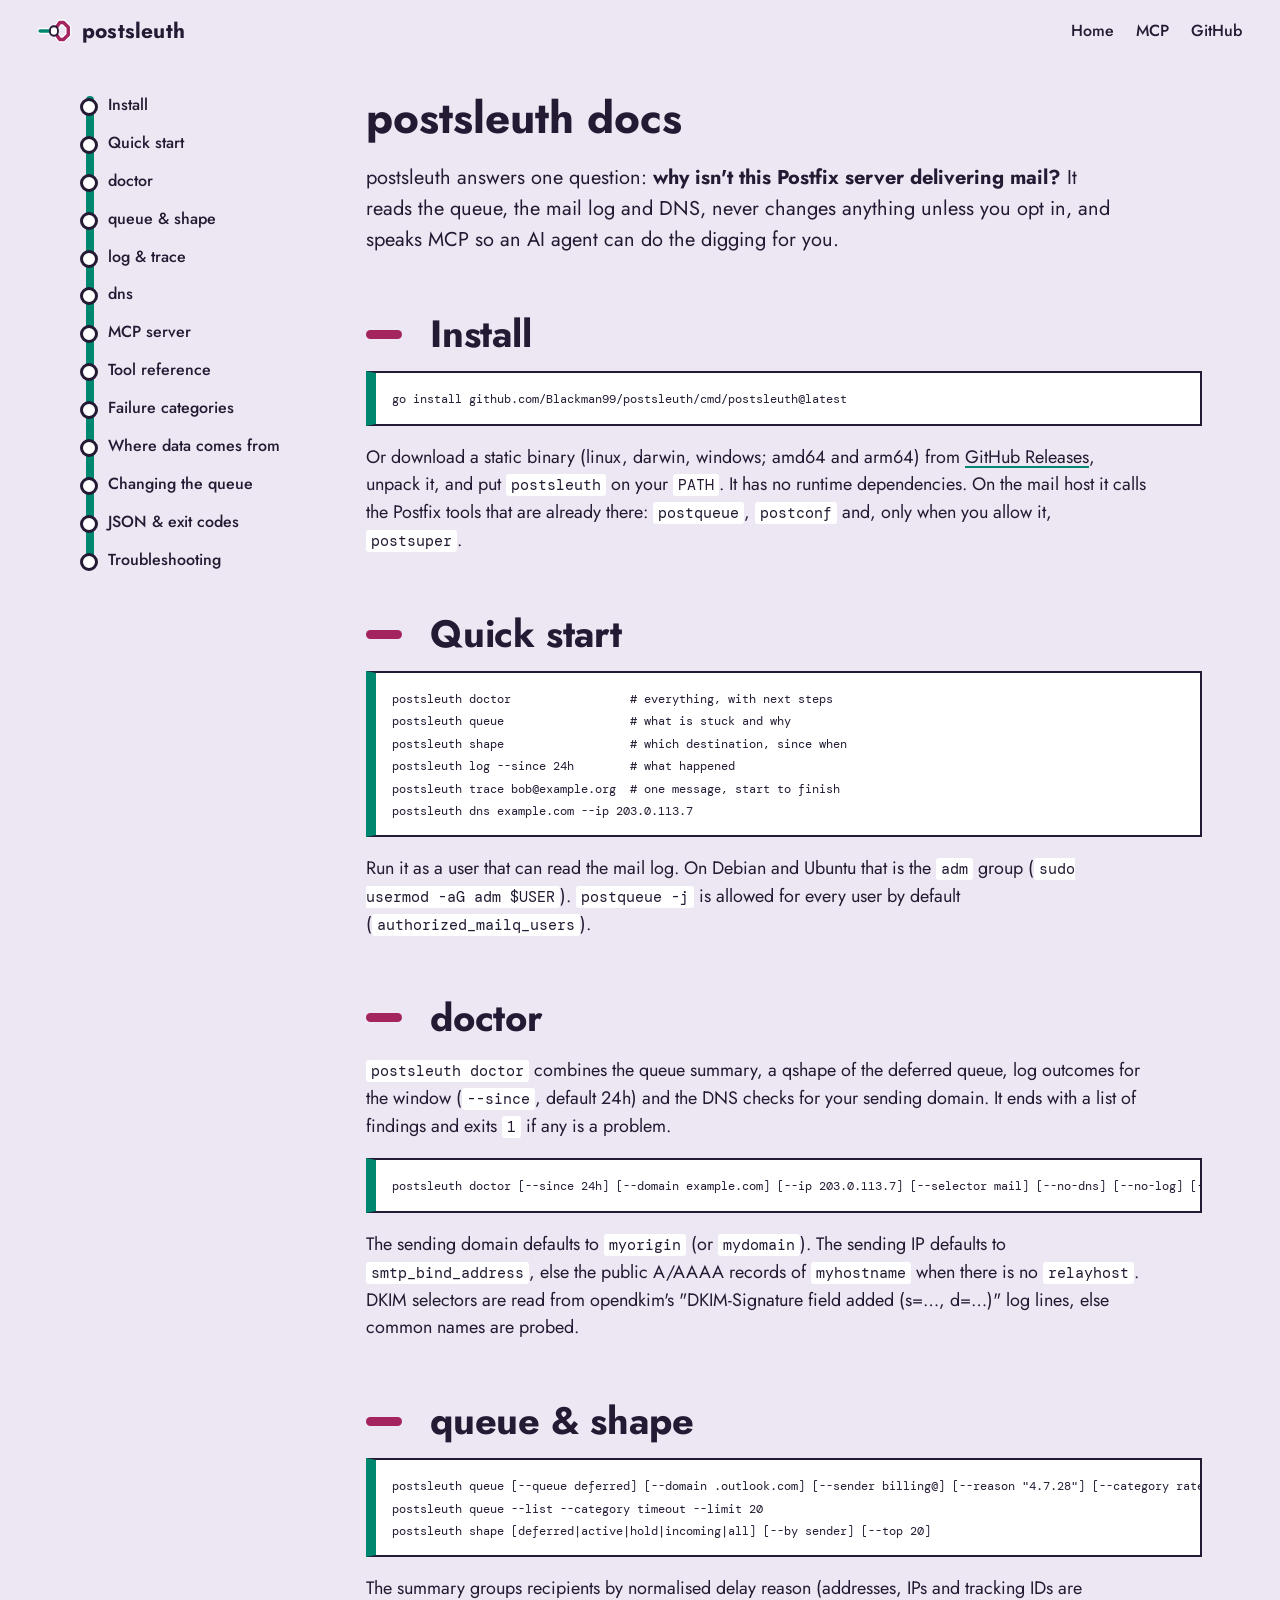
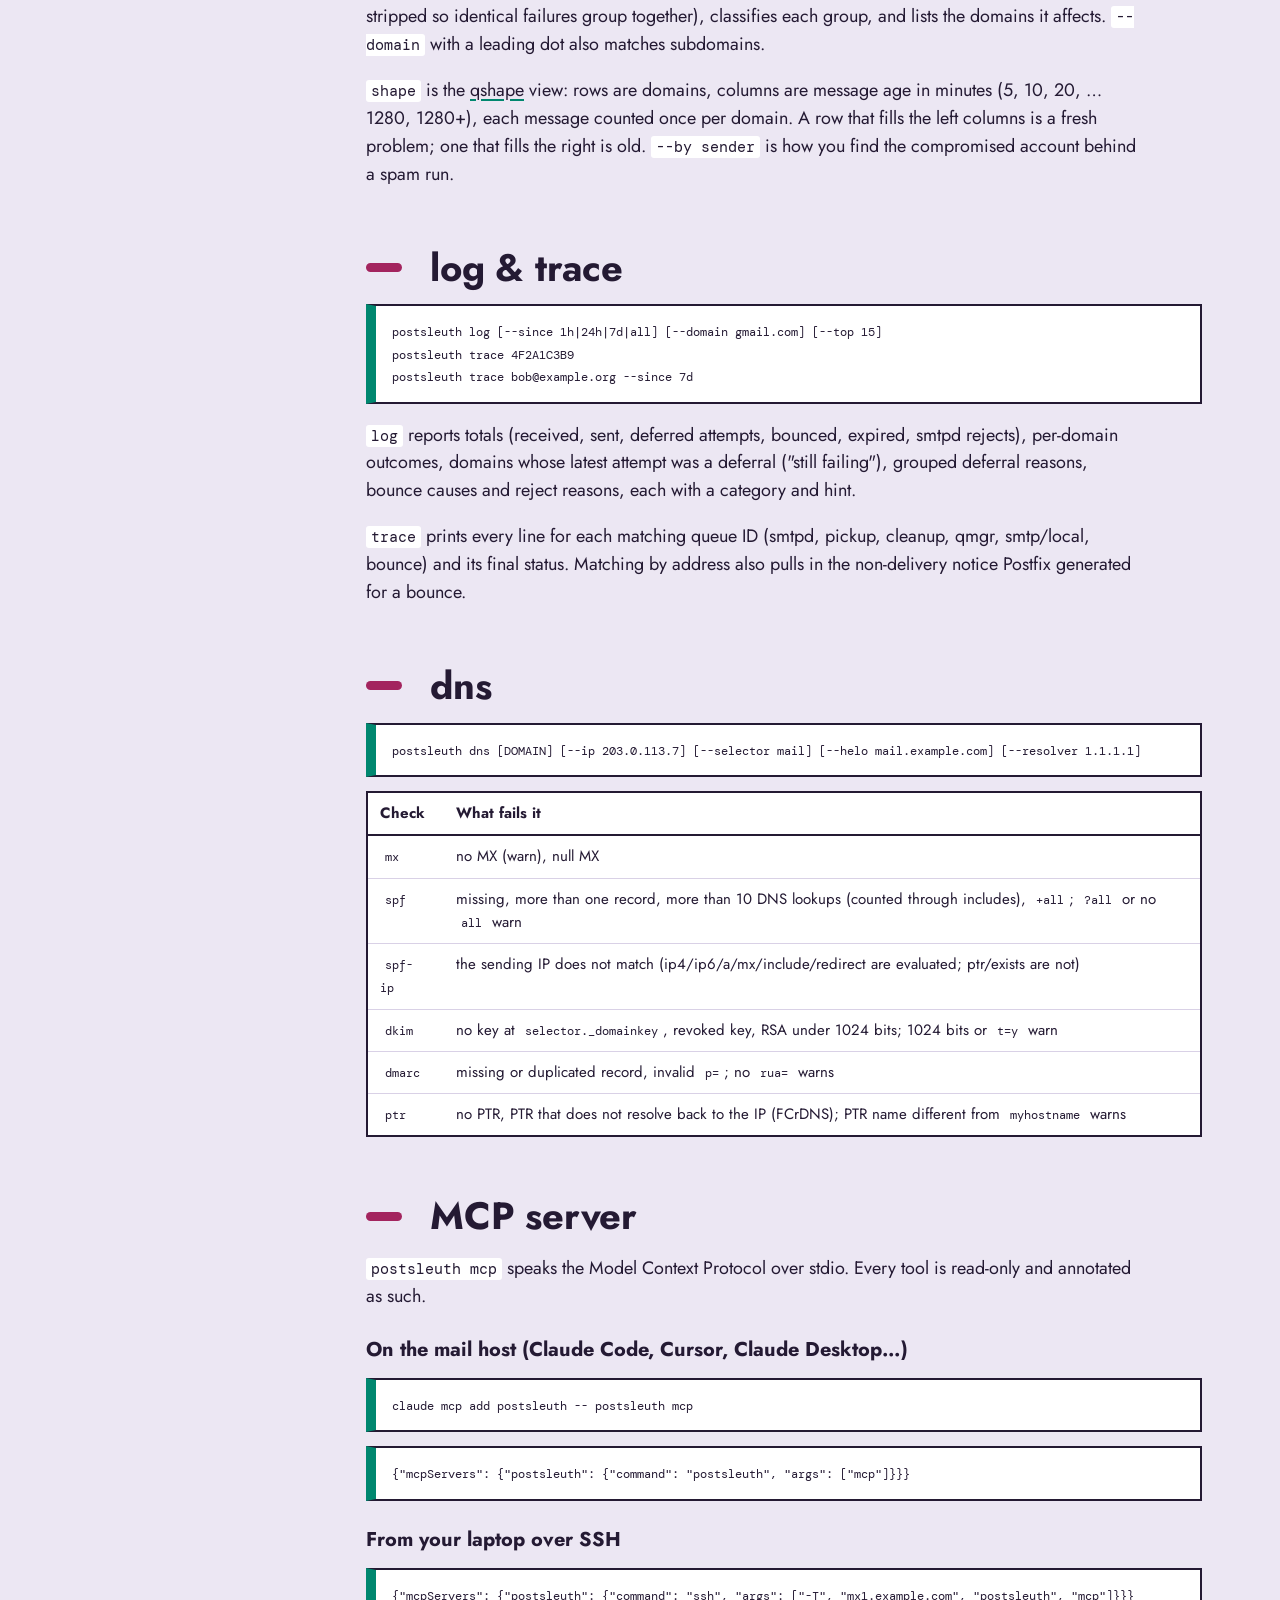
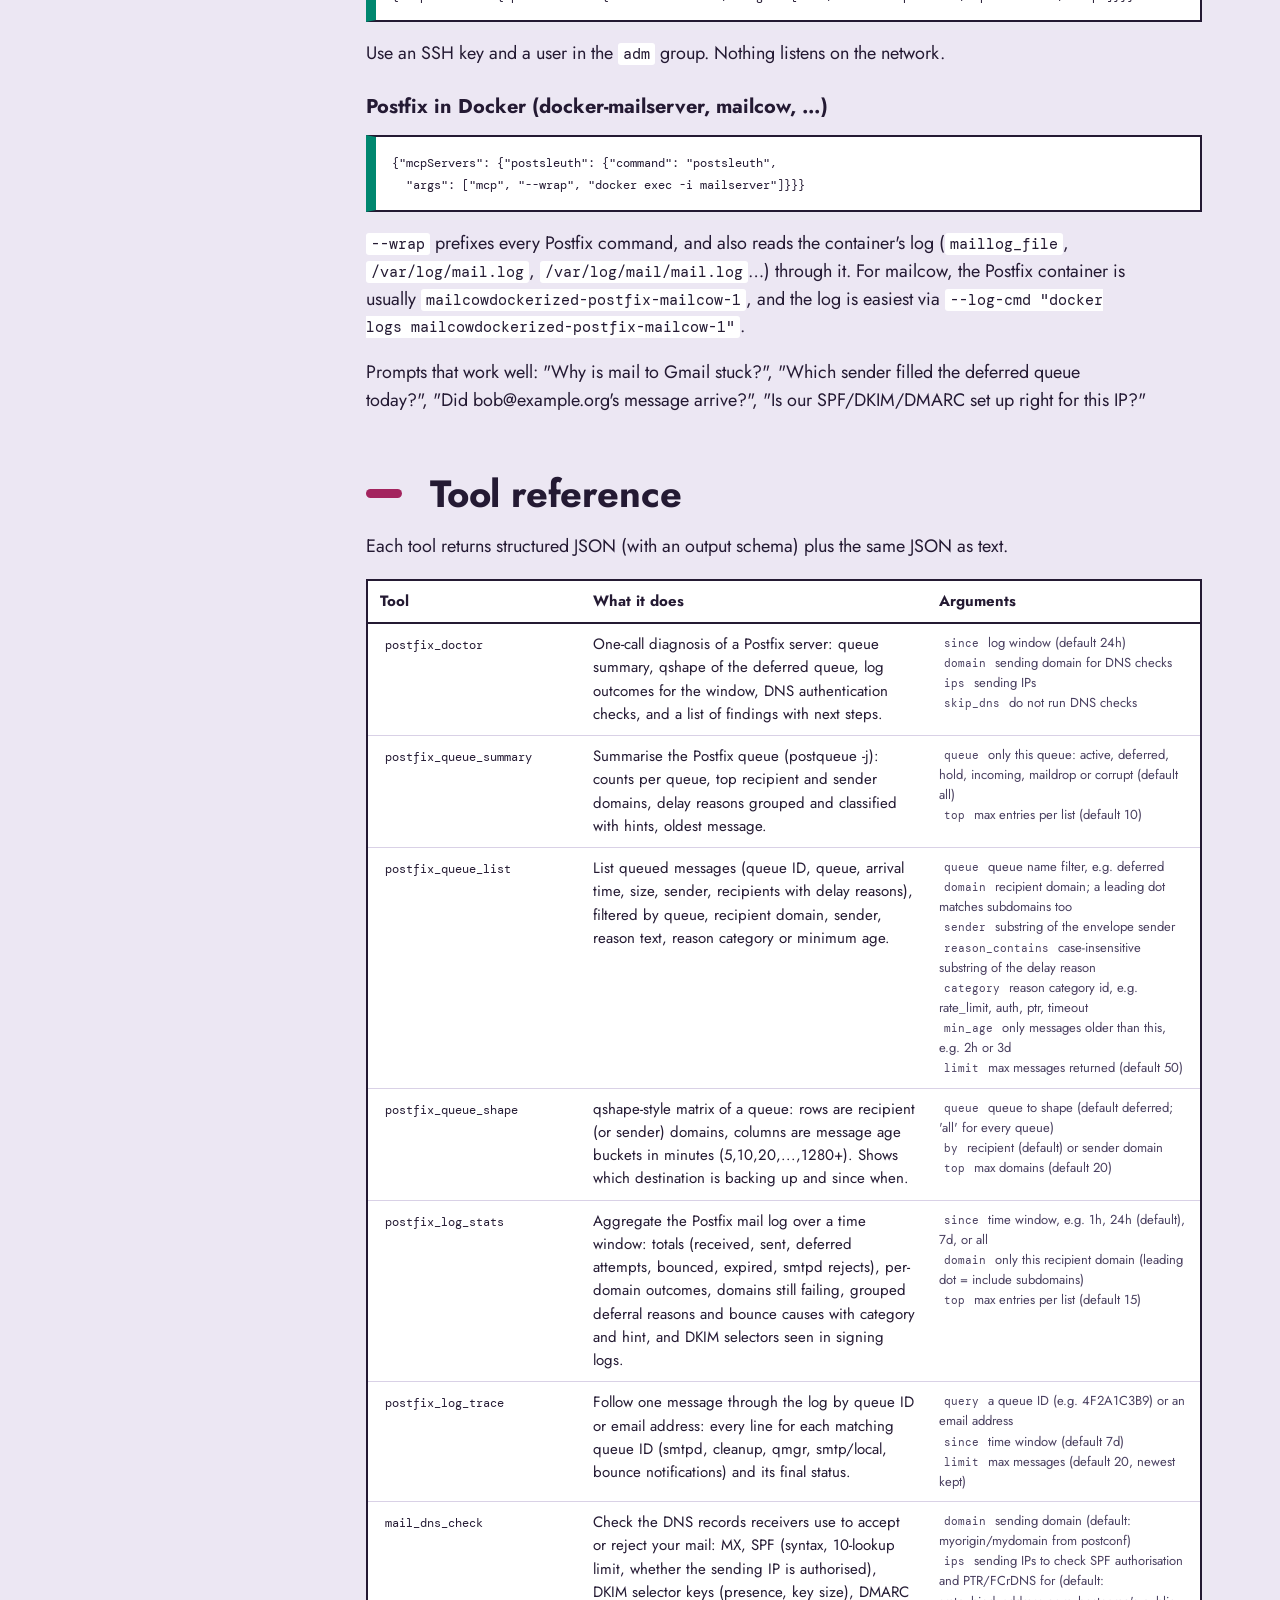
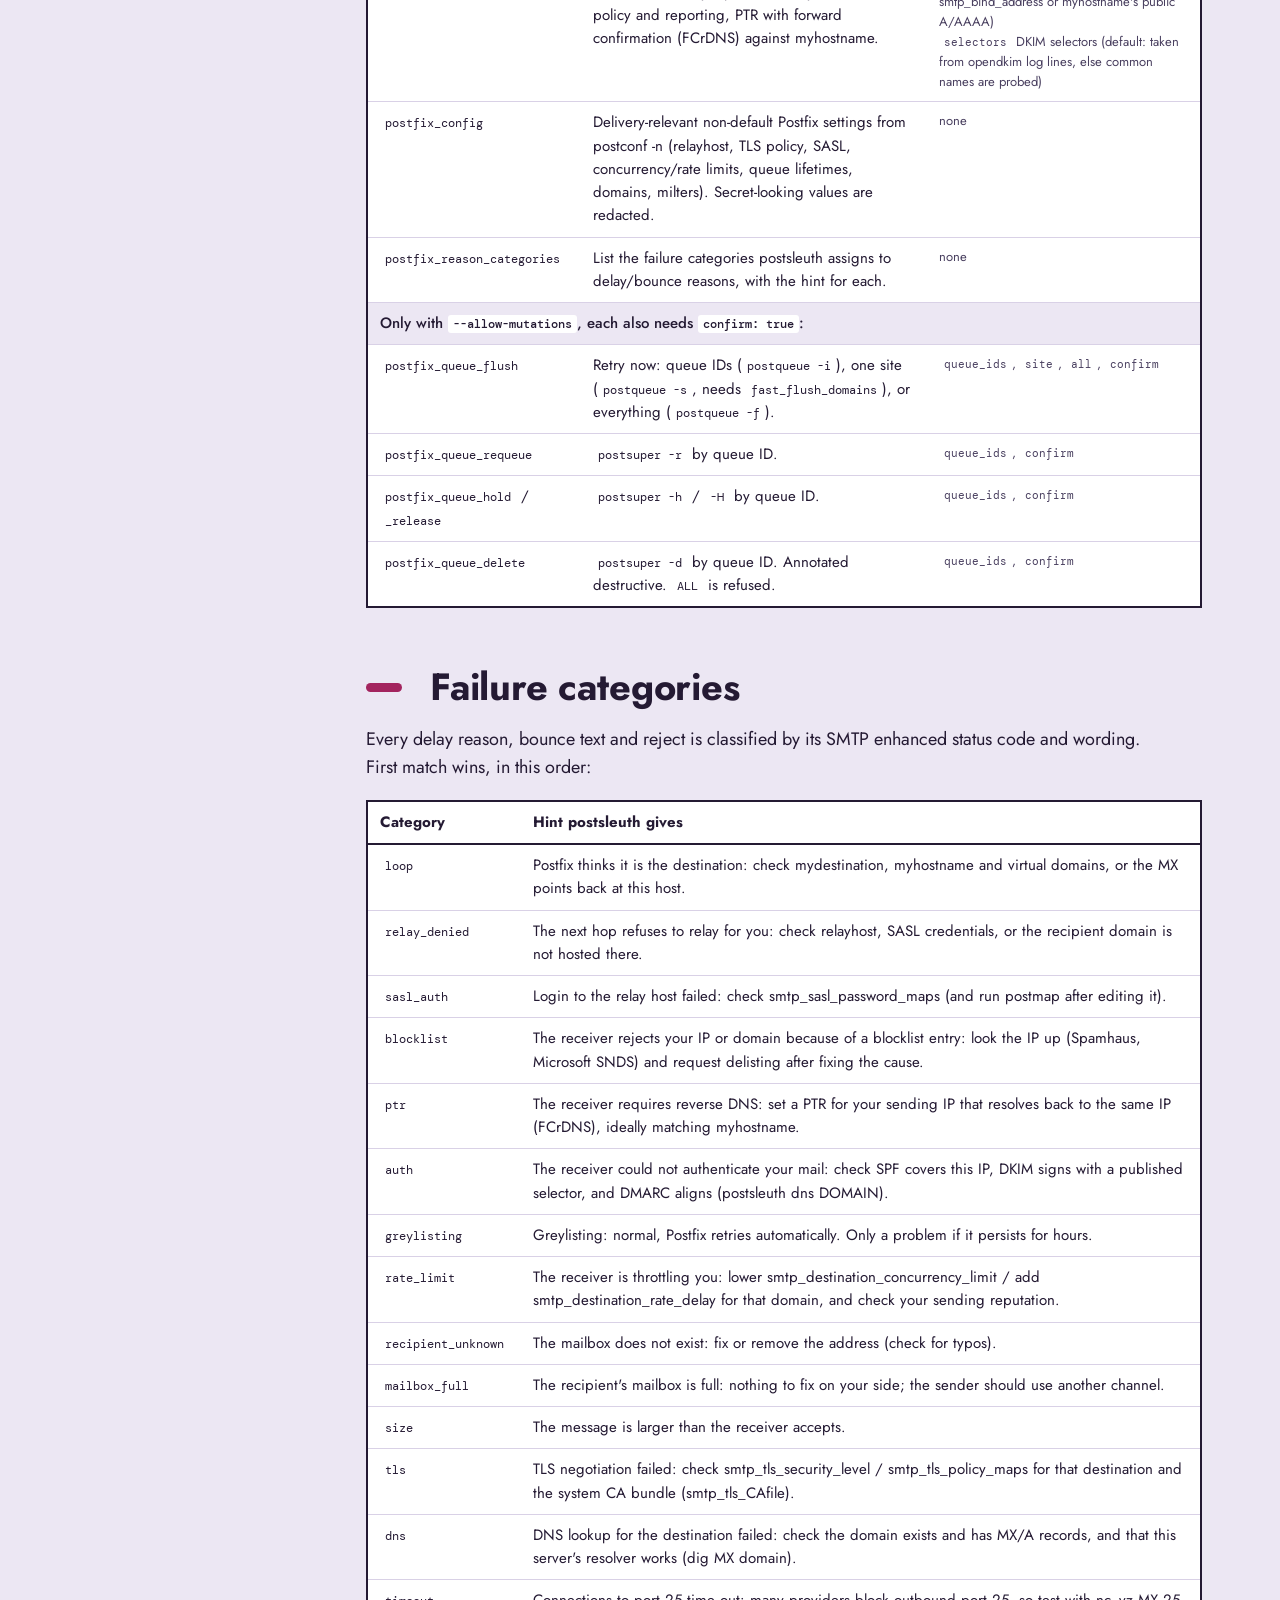
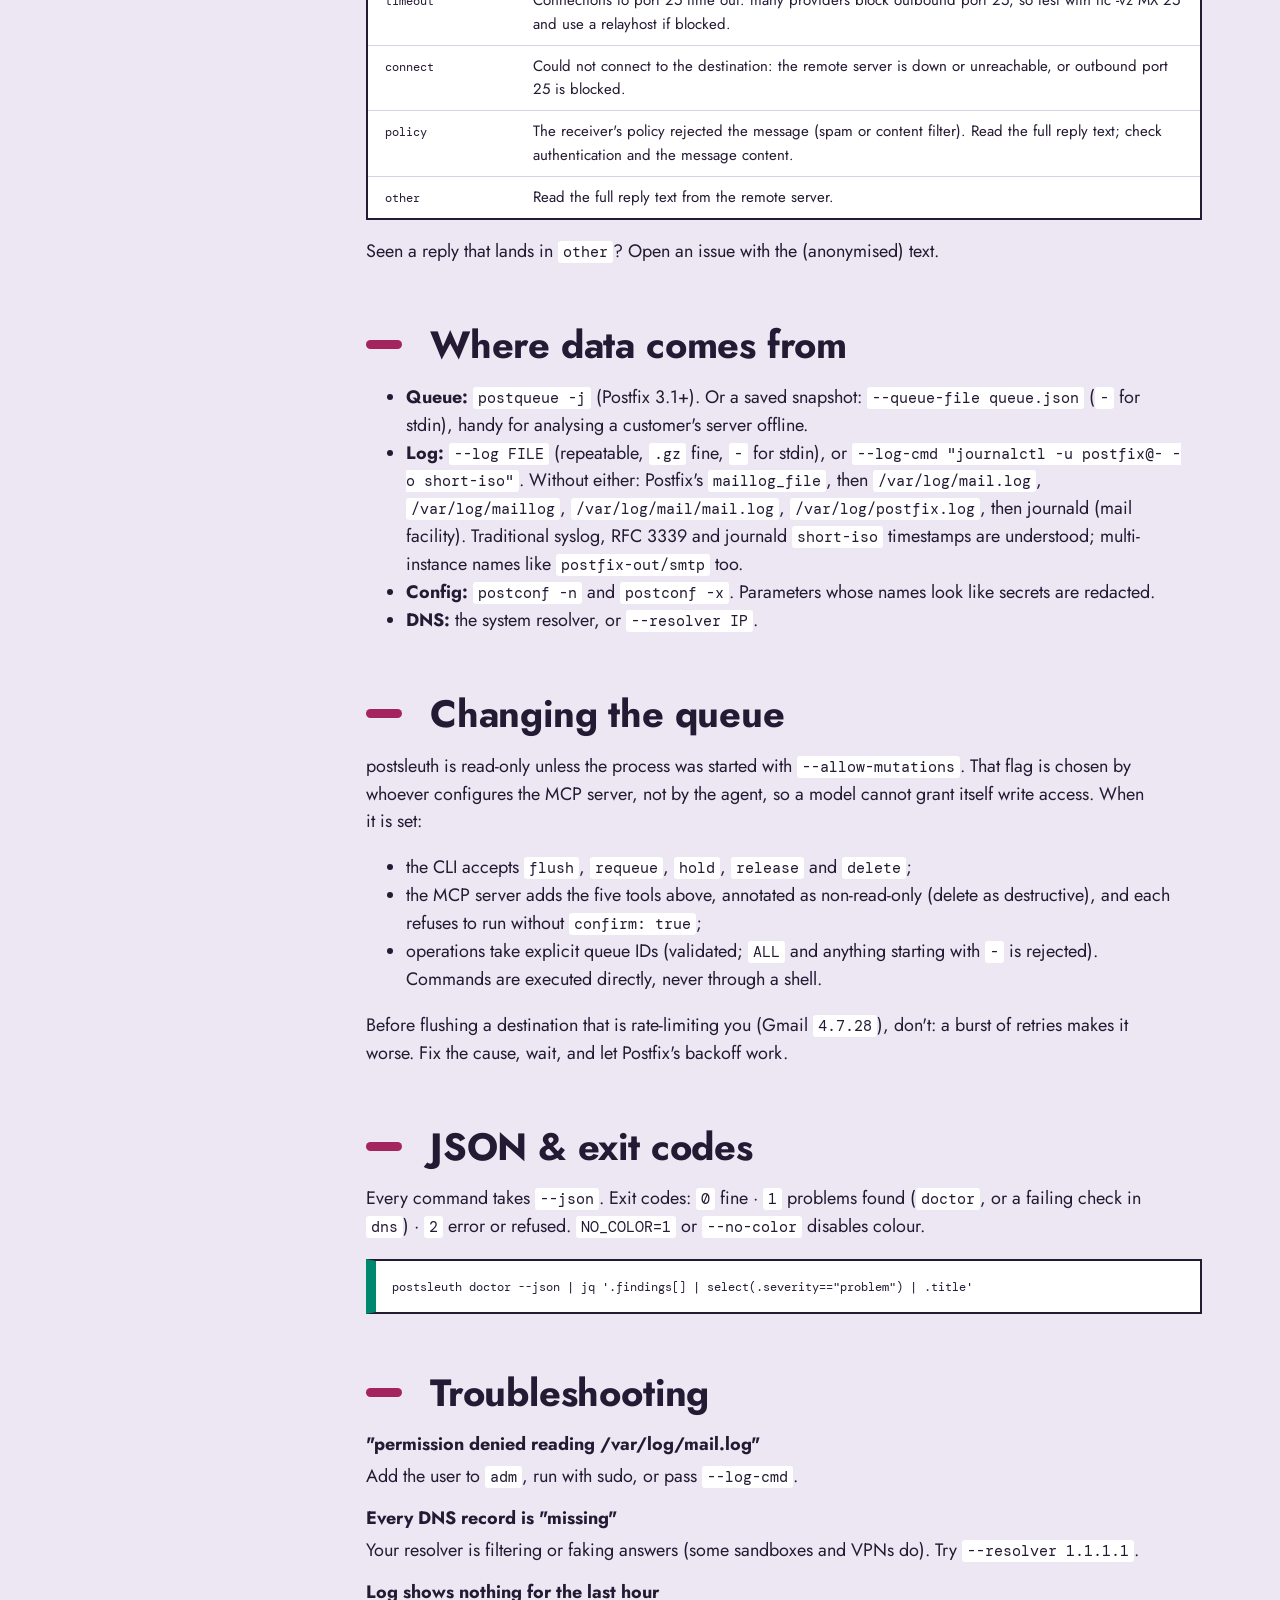
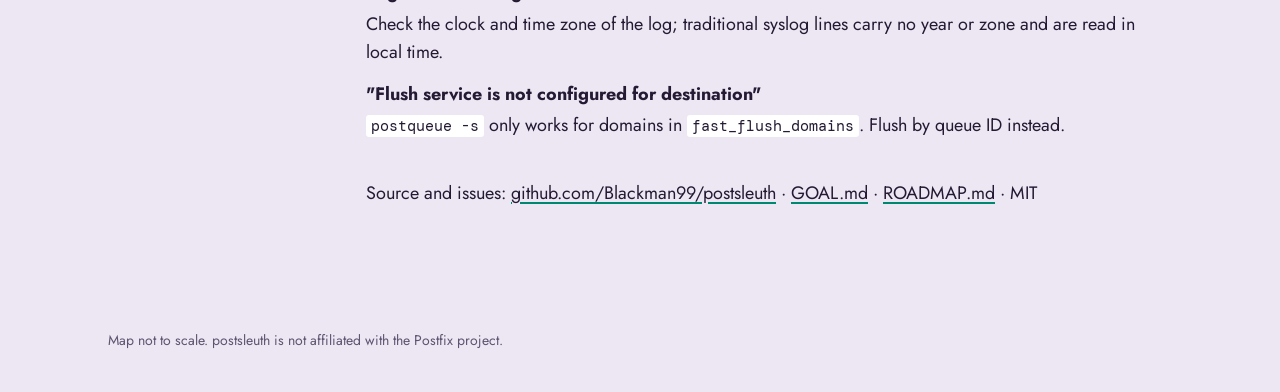
==== site/docs/index.html @ c70b8f3f "site, docs, logo, demo GIF and README; word-wrap hints in text output" ====
<!doctype html>
<html lang="en"><head><meta charset="utf-8"><meta name="viewport" content="width=device-width, initial-scale=1">
<title>postsleuth docs: Postfix queue, log and DNS diagnosis (CLI + MCP)</title>
<meta name="description" content="postsleuth documentation: install, doctor, queue, qshape, mail log, trace, SPF/DKIM/DMARC/PTR checks, MCP server setup, failure categories, safety model.">
<link rel="canonical" href="https://blackman99.github.io/postsleuth/docs/">
<link rel="icon" href="https://blackman99.github.io/postsleuth/favicon.svg" type="image/svg+xml">
<meta property="og:type" content="website"><meta property="og:site_name" content="postsleuth">
<meta property="og:url" content="https://blackman99.github.io/postsleuth/docs/">
<meta property="og:title" content="postsleuth docs"><meta property="og:description" content="Install, commands, MCP setup, failure categories and the safety model.">
<meta property="og:image" content="https://blackman99.github.io/postsleuth/og-image.png"><meta property="og:image:width" content="1200"><meta property="og:image:height" content="630">
<meta property="og:image:alt" content="postsleuth network map of Postfix">
<meta name="twitter:card" content="summary_large_image"><meta name="twitter:image" content="https://blackman99.github.io/postsleuth/og-image.png">
<meta name="twitter:title" content="postsleuth docs"><meta name="twitter:description" content="Install, commands, MCP setup, failure categories and the safety model.">
<link rel="preload" href="../fonts/jost-500.woff2" as="font" type="font/woff2" crossorigin>
<link rel="stylesheet" href="../style.css"><link rel="stylesheet" href="docs.css">
</head><body>
<a class="skip" href="#content">Skip to content</a>
<header class="topbar"><a class="brand" href="../"><img src="../logo.svg" width="34" height="34" alt=""> postsleuth</a>
<nav aria-label="Main"><a href="../">Home</a><a href="#mcp">MCP</a><a href="https://github.com/Blackman99/postsleuth">GitHub</a></nav></header>
<div class="docs">
<nav class="route" aria-label="Contents"><ol>
<li><a href="#install">Install</a></li><li><a href="#quick">Quick start</a></li><li><a href="#doctor">doctor</a></li><li><a href="#queue">queue &amp; shape</a></li>
<li><a href="#log">log &amp; trace</a></li><li><a href="#dns">dns</a></li><li><a href="#mcp">MCP server</a></li><li><a href="#tools">Tool reference</a></li>
<li><a href="#categories">Failure categories</a></li><li><a href="#sources">Where data comes from</a></li><li><a href="#safety">Changing the queue</a></li><li><a href="#scripts">JSON &amp; exit codes</a></li><li><a href="#faq">Troubleshooting</a></li>
</ol></nav>
<main id="content" class="doc">
<h1>postsleuth docs</h1>
<p class="lead">postsleuth answers one question: <strong>why isn't this Postfix server delivering mail?</strong> It reads the queue, the mail log and DNS, never changes anything unless you opt in, and speaks MCP so an AI agent can do the digging for you.</p>

<h2 id="install">Install</h2>
<pre><code>go install github.com/Blackman99/postsleuth/cmd/postsleuth@latest</code></pre>
<p>Or download a static binary (linux, darwin, windows; amd64 and arm64) from <a href="https://github.com/Blackman99/postsleuth/releases/latest">GitHub Releases</a>, unpack it, and put <code>postsleuth</code> on your <code>PATH</code>. It has no runtime dependencies. On the mail host it calls the Postfix tools that are already there: <code>postqueue</code>, <code>postconf</code> and, only when you allow it, <code>postsuper</code>.</p>

<h2 id="quick">Quick start</h2>
<pre><code>postsleuth doctor                 # everything, with next steps
postsleuth queue                  # what is stuck and why
postsleuth shape                  # which destination, since when
postsleuth log --since 24h        # what happened
postsleuth trace bob@example.org  # one message, start to finish
postsleuth dns example.com --ip 203.0.113.7</code></pre>
<p>Run it as a user that can read the mail log. On Debian and Ubuntu that is the <code>adm</code> group (<code>sudo usermod -aG adm $USER</code>). <code>postqueue -j</code> is allowed for every user by default (<code>authorized_mailq_users</code>).</p>

<h2 id="doctor">doctor</h2>
<p><code>postsleuth doctor</code> combines the queue summary, a qshape of the deferred queue, log outcomes for the window (<code>--since</code>, default 24h) and the DNS checks for your sending domain. It ends with a list of findings and exits <code>1</code> if any is a problem.</p>
<pre><code>postsleuth doctor [--since 24h] [--domain example.com] [--ip 203.0.113.7] [--selector mail] [--no-dns] [--no-log] [--json]</code></pre>
<p>The sending domain defaults to <code>myorigin</code> (or <code>mydomain</code>). The sending IP defaults to <code>smtp_bind_address</code>, else the public A/AAAA records of <code>myhostname</code> when there is no <code>relayhost</code>. DKIM selectors are read from opendkim's "DKIM-Signature field added (s=…, d=…)" log lines, else common names are probed.</p>

<h2 id="queue">queue &amp; shape</h2>
<pre><code>postsleuth queue [--queue deferred] [--domain .outlook.com] [--sender billing@] [--reason "4.7.28"] [--category rate_limit] [--min-age 2h]
postsleuth queue --list --category timeout --limit 20
postsleuth shape [deferred|active|hold|incoming|all] [--by sender] [--top 20]</code></pre>
<p>The summary groups recipients by normalised delay reason (addresses, IPs and tracking IDs are stripped so identical failures group together), classifies each group, and lists the domains it affects. <code>--domain</code> with a leading dot also matches subdomains.</p>
<p><code>shape</code> is the <a href="https://www.postfix.org/QSHAPE_README.html">qshape</a> view: rows are domains, columns are message age in minutes (5, 10, 20, … 1280, 1280+), each message counted once per domain. A row that fills the left columns is a fresh problem; one that fills the right is old. <code>--by sender</code> is how you find the compromised account behind a spam run.</p>

<h2 id="log">log &amp; trace</h2>
<pre><code>postsleuth log [--since 1h|24h|7d|all] [--domain gmail.com] [--top 15]
postsleuth trace 4F2A1C3B9
postsleuth trace bob@example.org --since 7d</code></pre>
<p><code>log</code> reports totals (received, sent, deferred attempts, bounced, expired, smtpd rejects), per-domain outcomes, domains whose latest attempt was a deferral ("still failing"), grouped deferral reasons, bounce causes and reject reasons, each with a category and hint.</p>
<p><code>trace</code> prints every line for each matching queue ID (smtpd, pickup, cleanup, qmgr, smtp/local, bounce) and its final status. Matching by address also pulls in the non-delivery notice Postfix generated for a bounce.</p>

<h2 id="dns">dns</h2>
<pre><code>postsleuth dns [DOMAIN] [--ip 203.0.113.7] [--selector mail] [--helo mail.example.com] [--resolver 1.1.1.1]</code></pre>
<table><thead><tr><th>Check</th><th>What fails it</th></tr></thead><tbody>
<tr><td><code>mx</code></td><td>no MX (warn), null MX</td></tr>
<tr><td><code>spf</code></td><td>missing, more than one record, more than 10 DNS lookups (counted through includes), <code>+all</code>; <code>?all</code> or no <code>all</code> warn</td></tr>
<tr><td><code>spf-ip</code></td><td>the sending IP does not match (ip4/ip6/a/mx/include/redirect are evaluated; ptr/exists are not)</td></tr>
<tr><td><code>dkim</code></td><td>no key at <code>selector._domainkey</code>, revoked key, RSA under 1024 bits; 1024 bits or <code>t=y</code> warn</td></tr>
<tr><td><code>dmarc</code></td><td>missing or duplicated record, invalid <code>p=</code>; no <code>rua=</code> warns</td></tr>
<tr><td><code>ptr</code></td><td>no PTR, PTR that does not resolve back to the IP (FCrDNS); PTR name different from <code>myhostname</code> warns</td></tr>
</tbody></table>

<h2 id="mcp">MCP server</h2>
<p><code>postsleuth mcp</code> speaks the Model Context Protocol over stdio. Every tool is read-only and annotated as such.</p>
<h3>On the mail host (Claude Code, Cursor, Claude Desktop…)</h3>
<pre><code>claude mcp add postsleuth -- postsleuth mcp</code></pre>
<pre><code>{"mcpServers": {"postsleuth": {"command": "postsleuth", "args": ["mcp"]}}}</code></pre>
<h3>From your laptop over SSH</h3>
<pre><code>{"mcpServers": {"postsleuth": {"command": "ssh", "args": ["-T", "mx1.example.com", "postsleuth", "mcp"]}}}</code></pre>
<p>Use an SSH key and a user in the <code>adm</code> group. Nothing listens on the network.</p>
<h3>Postfix in Docker (docker-mailserver, mailcow, …)</h3>
<pre><code>{"mcpServers": {"postsleuth": {"command": "postsleuth",
  "args": ["mcp", "--wrap", "docker exec -i mailserver"]}}}</code></pre>
<p><code>--wrap</code> prefixes every Postfix command, and also reads the container's log (<code>maillog_file</code>, <code>/var/log/mail.log</code>, <code>/var/log/mail/mail.log</code>…) through it. For mailcow, the Postfix container is usually <code>mailcowdockerized-postfix-mailcow-1</code>, and the log is easiest via <code>--log-cmd "docker logs mailcowdockerized-postfix-mailcow-1"</code>.</p>
<p>Prompts that work well: "Why is mail to Gmail stuck?", "Which sender filled the deferred queue today?", "Did bob@example.org's message arrive?", "Is our SPF/DKIM/DMARC set up right for this IP?"</p>

<h2 id="tools">Tool reference</h2>
<p>Each tool returns structured JSON (with an output schema) plus the same JSON as text.</p>
<table class="tools"><thead><tr><th>Tool</th><th>What it does</th><th>Arguments</th></tr></thead><tbody>
<tr><td><code>postfix_doctor</code></td><td>One-call diagnosis of a Postfix server: queue summary, qshape of the deferred queue, log outcomes for the window, DNS authentication checks, and a list of findings with next steps.</td><td class='args'><code>since</code> log window (default 24h)<br><code>domain</code> sending domain for DNS checks<br><code>ips</code> sending IPs<br><code>skip_dns</code> do not run DNS checks</td></tr>
<tr><td><code>postfix_queue_summary</code></td><td>Summarise the Postfix queue (postqueue -j): counts per queue, top recipient and sender domains, delay reasons grouped and classified with hints, oldest message.</td><td class='args'><code>queue</code> only this queue: active, deferred, hold, incoming, maildrop or corrupt (default all)<br><code>top</code> max entries per list (default 10)</td></tr>
<tr><td><code>postfix_queue_list</code></td><td>List queued messages (queue ID, queue, arrival time, size, sender, recipients with delay reasons), filtered by queue, recipient domain, sender, reason text, reason category or minimum age.</td><td class='args'><code>queue</code> queue name filter, e.g. deferred<br><code>domain</code> recipient domain; a leading dot matches subdomains too<br><code>sender</code> substring of the envelope sender<br><code>reason_contains</code> case-insensitive substring of the delay reason<br><code>category</code> reason category id, e.g. rate_limit, auth, ptr, timeout<br><code>min_age</code> only messages older than this, e.g. 2h or 3d<br><code>limit</code> max messages returned (default 50)</td></tr>
<tr><td><code>postfix_queue_shape</code></td><td>qshape-style matrix of a queue: rows are recipient (or sender) domains, columns are message age buckets in minutes (5,10,20,...,1280+). Shows which destination is backing up and since when.</td><td class='args'><code>queue</code> queue to shape (default deferred; &#x27;all&#x27; for every queue)<br><code>by</code> recipient (default) or sender domain<br><code>top</code> max domains (default 20)</td></tr>
<tr><td><code>postfix_log_stats</code></td><td>Aggregate the Postfix mail log over a time window: totals (received, sent, deferred attempts, bounced, expired, smtpd rejects), per-domain outcomes, domains still failing, grouped deferral reasons and bounce causes with category and hint, and DKIM selectors seen in signing logs.</td><td class='args'><code>since</code> time window, e.g. 1h, 24h (default), 7d, or all<br><code>domain</code> only this recipient domain (leading dot = include subdomains)<br><code>top</code> max entries per list (default 15)</td></tr>
<tr><td><code>postfix_log_trace</code></td><td>Follow one message through the log by queue ID or email address: every line for each matching queue ID (smtpd, cleanup, qmgr, smtp/local, bounce notifications) and its final status.</td><td class='args'><code>query</code> a queue ID (e.g. 4F2A1C3B9) or an email address<br><code>since</code> time window (default 7d)<br><code>limit</code> max messages (default 20, newest kept)</td></tr>
<tr><td><code>mail_dns_check</code></td><td>Check the DNS records receivers use to accept or reject your mail: MX, SPF (syntax, 10-lookup limit, whether the sending IP is authorised), DKIM selector keys (presence, key size), DMARC policy and reporting, PTR with forward confirmation (FCrDNS) against myhostname.</td><td class='args'><code>domain</code> sending domain (default: myorigin/mydomain from postconf)<br><code>ips</code> sending IPs to check SPF authorisation and PTR/FCrDNS for (default: smtp_bind_address or myhostname&#x27;s public A/AAAA)<br><code>selectors</code> DKIM selectors (default: taken from opendkim log lines, else common names are probed)</td></tr>
<tr><td><code>postfix_config</code></td><td>Delivery-relevant non-default Postfix settings from postconf -n (relayhost, TLS policy, SASL, concurrency/rate limits, queue lifetimes, domains, milters). Secret-looking values are redacted.</td><td class='args'>none</td></tr>
<tr><td><code>postfix_reason_categories</code></td><td>List the failure categories postsleuth assigns to delay/bounce reasons, with the hint for each.</td><td class='args'>none</td></tr>
<tr><td colspan="3" class="sep">Only with <code>--allow-mutations</code>, each also needs <code>confirm: true</code>:</td></tr>
<tr><td><code>postfix_queue_flush</code></td><td>Retry now: queue IDs (<code>postqueue -i</code>), one site (<code>postqueue -s</code>, needs <code>fast_flush_domains</code>), or everything (<code>postqueue -f</code>).</td><td class="args"><code>queue_ids</code>, <code>site</code>, <code>all</code>, <code>confirm</code></td></tr>
<tr><td><code>postfix_queue_requeue</code></td><td><code>postsuper -r</code> by queue ID.</td><td class="args"><code>queue_ids</code>, <code>confirm</code></td></tr>
<tr><td><code>postfix_queue_hold</code> / <code>_release</code></td><td><code>postsuper -h</code> / <code>-H</code> by queue ID.</td><td class="args"><code>queue_ids</code>, <code>confirm</code></td></tr>
<tr><td><code>postfix_queue_delete</code></td><td><code>postsuper -d</code> by queue ID. Annotated destructive. <code>ALL</code> is refused.</td><td class="args"><code>queue_ids</code>, <code>confirm</code></td></tr>
</tbody></table>

<h2 id="categories">Failure categories</h2>
<p>Every delay reason, bounce text and reject is classified by its SMTP enhanced status code and wording. First match wins, in this order:</p>
<table><thead><tr><th>Category</th><th>Hint postsleuth gives</th></tr></thead><tbody>
<tr><td><code>loop</code></td><td>Postfix thinks it is the destination: check mydestination, myhostname and virtual domains, or the MX points back at this host.</td></tr>
<tr><td><code>relay_denied</code></td><td>The next hop refuses to relay for you: check relayhost, SASL credentials, or the recipient domain is not hosted there.</td></tr>
<tr><td><code>sasl_auth</code></td><td>Login to the relay host failed: check smtp_sasl_password_maps (and run postmap after editing it).</td></tr>
<tr><td><code>blocklist</code></td><td>The receiver rejects your IP or domain because of a blocklist entry: look the IP up (Spamhaus, Microsoft SNDS) and request delisting after fixing the cause.</td></tr>
<tr><td><code>ptr</code></td><td>The receiver requires reverse DNS: set a PTR for your sending IP that resolves back to the same IP (FCrDNS), ideally matching myhostname.</td></tr>
<tr><td><code>auth</code></td><td>The receiver could not authenticate your mail: check SPF covers this IP, DKIM signs with a published selector, and DMARC aligns (postsleuth dns DOMAIN).</td></tr>
<tr><td><code>greylisting</code></td><td>Greylisting: normal, Postfix retries automatically. Only a problem if it persists for hours.</td></tr>
<tr><td><code>rate_limit</code></td><td>The receiver is throttling you: lower smtp_destination_concurrency_limit / add smtp_destination_rate_delay for that domain, and check your sending reputation.</td></tr>
<tr><td><code>recipient_unknown</code></td><td>The mailbox does not exist: fix or remove the address (check for typos).</td></tr>
<tr><td><code>mailbox_full</code></td><td>The recipient&#x27;s mailbox is full: nothing to fix on your side; the sender should use another channel.</td></tr>
<tr><td><code>size</code></td><td>The message is larger than the receiver accepts.</td></tr>
<tr><td><code>tls</code></td><td>TLS negotiation failed: check smtp_tls_security_level / smtp_tls_policy_maps for that destination and the system CA bundle (smtp_tls_CAfile).</td></tr>
<tr><td><code>dns</code></td><td>DNS lookup for the destination failed: check the domain exists and has MX/A records, and that this server&#x27;s resolver works (dig MX domain).</td></tr>
<tr><td><code>timeout</code></td><td>Connections to port 25 time out: many providers block outbound port 25, so test with nc -vz MX 25 and use a relayhost if blocked.</td></tr>
<tr><td><code>connect</code></td><td>Could not connect to the destination: the remote server is down or unreachable, or outbound port 25 is blocked.</td></tr>
<tr><td><code>policy</code></td><td>The receiver&#x27;s policy rejected the message (spam or content filter). Read the full reply text; check authentication and the message content.</td></tr>
<tr><td><code>other</code></td><td>Read the full reply text from the remote server.</td></tr>
</tbody></table>
<p>Seen a reply that lands in <code>other</code>? Open an issue with the (anonymised) text.</p>

<h2 id="sources">Where data comes from</h2>
<ul>
<li><strong>Queue:</strong> <code>postqueue -j</code> (Postfix 3.1+). Or a saved snapshot: <code>--queue-file queue.json</code> (<code>-</code> for stdin), handy for analysing a customer's server offline.</li>
<li><strong>Log:</strong> <code>--log FILE</code> (repeatable, <code>.gz</code> fine, <code>-</code> for stdin), or <code>--log-cmd "journalctl -u postfix@- -o short-iso"</code>. Without either: Postfix's <code>maillog_file</code>, then <code>/var/log/mail.log</code>, <code>/var/log/maillog</code>, <code>/var/log/mail/mail.log</code>, <code>/var/log/postfix.log</code>, then journald (mail facility). Traditional syslog, RFC 3339 and journald <code>short-iso</code> timestamps are understood; multi-instance names like <code>postfix-out/smtp</code> too.</li>
<li><strong>Config:</strong> <code>postconf -n</code> and <code>postconf -x</code>. Parameters whose names look like secrets are redacted.</li>
<li><strong>DNS:</strong> the system resolver, or <code>--resolver IP</code>.</li>
</ul>

<h2 id="safety">Changing the queue</h2>
<p>postsleuth is read-only unless the process was started with <code>--allow-mutations</code>. That flag is chosen by whoever configures the MCP server, not by the agent, so a model cannot grant itself write access. When it is set:</p>
<ul>
<li>the CLI accepts <code>flush</code>, <code>requeue</code>, <code>hold</code>, <code>release</code> and <code>delete</code>;</li>
<li>the MCP server adds the five tools above, annotated as non-read-only (delete as destructive), and each refuses to run without <code>confirm: true</code>;</li>
<li>operations take explicit queue IDs (validated; <code>ALL</code> and anything starting with <code>-</code> is rejected). Commands are executed directly, never through a shell.</li>
</ul>
<p>Before flushing a destination that is rate-limiting you (Gmail <code>4.7.28</code>), don't: a burst of retries makes it worse. Fix the cause, wait, and let Postfix's backoff work.</p>

<h2 id="scripts">JSON &amp; exit codes</h2>
<p>Every command takes <code>--json</code>. Exit codes: <code>0</code> fine · <code>1</code> problems found (<code>doctor</code>, or a failing check in <code>dns</code>) · <code>2</code> error or refused. <code>NO_COLOR=1</code> or <code>--no-color</code> disables colour.</p>
<pre><code>postsleuth doctor --json | jq '.findings[] | select(.severity=="problem") | .title'</code></pre>

<h2 id="faq">Troubleshooting</h2>
<dl>
<dt>"permission denied reading /var/log/mail.log"</dt><dd>Add the user to <code>adm</code>, run with sudo, or pass <code>--log-cmd</code>.</dd>
<dt>Every DNS record is "missing"</dt><dd>Your resolver is filtering or faking answers (some sandboxes and VPNs do). Try <code>--resolver 1.1.1.1</code>.</dd>
<dt>Log shows nothing for the last hour</dt><dd>Check the clock and time zone of the log; traditional syslog lines carry no year or zone and are read in local time.</dd>
<dt>"Flush service is not configured for destination"</dt><dd><code>postqueue -s</code> only works for domains in <code>fast_flush_domains</code>. Flush by queue ID instead.</dd>
</dl>
<p class="foot">Source and issues: <a href="https://github.com/Blackman99/postsleuth">github.com/Blackman99/postsleuth</a> · <a href="https://github.com/Blackman99/postsleuth/blob/main/GOAL.md">GOAL.md</a> · <a href="https://github.com/Blackman99/postsleuth/blob/main/ROADMAP.md">ROADMAP.md</a> · MIT</p>
</main></div>
<footer><div class="wrap">Map not to scale. postsleuth is not affiliated with the Postfix project.</div></footer>
</body></html>
---- site/style.css ----
@font-face{font-family:Jost;src:url(fonts/jost-400.woff2) format("woff2");font-weight:400;font-display:swap}
@font-face{font-family:Jost;src:url(fonts/jost-500.woff2) format("woff2");font-weight:500;font-display:swap}
@font-face{font-family:Jost;src:url(fonts/jost-700.woff2) format("woff2");font-weight:700;font-display:swap}
@font-face{font-family:"DM Mono";src:url(fonts/dmmono-400.woff2) format("woff2");font-weight:400;font-display:swap}
@font-face{font-family:"DM Mono";src:url(fonts/dmmono-500.woff2) format("woff2");font-weight:500;font-display:swap}
:root{--mist:#ece7f3;--panel:#f7f4fb;--ink:#241a33;--jade:#00876f;--mul:#a3245e;--slate:#7d7891;--line:#d9d1e6}
*{box-sizing:border-box}
html{scroll-behavior:smooth}
body{margin:0;background:var(--mist);color:var(--ink);font:400 18px/1.55 Jost,system-ui,sans-serif;-webkit-font-smoothing:antialiased}
code,pre{font-family:"DM Mono",ui-monospace,monospace;font-size:.84em}
a{color:var(--ink);text-decoration-color:var(--jade);text-decoration-thickness:2px;text-underline-offset:3px}
a:hover{color:var(--jade)}
.skip{position:absolute;left:-999px}.skip:focus{left:12px;top:12px;background:#fff;padding:6px 10px;z-index:9}
:focus-visible{outline:3px solid var(--jade);outline-offset:2px}
.wrap{max-width:1120px;margin:0 auto;padding:0 28px}
.topbar{display:flex;align-items:center;justify-content:space-between;padding:14px 28px;max-width:1260px;margin:0 auto}
.brand{display:flex;align-items:center;gap:10px;font-weight:700;font-size:21px;text-decoration:none;letter-spacing:.01em}
.topbar nav{display:flex;gap:22px;font-weight:500;font-size:16px}
.topbar nav a{text-decoration:none}
.topbar nav a:hover{text-decoration:underline}

/* ---------- network map hero ---------- */
.map{padding:0 16px 8px}
.map-frame{position:relative;max-width:min(1260px,calc((100vh - 86px) * 1.714));margin:0 auto;background:var(--panel);border:2px solid var(--ink);border-radius:2px}
#netmap{display:block;width:100%;height:auto}
.ln{stroke-width:10}
.jade{stroke:var(--jade)}.mul{stroke:var(--mul)}.slate{stroke:var(--slate)}
.ln.bounce{stroke:var(--ink);stroke-width:5;stroke-dasharray:2 11}
.st circle,.st rect{fill:#fff;stroke:var(--ink);stroke-width:4}
.st .disrupted,.st .loopst{stroke:var(--mul)}
.lbl text{font:500 17px Jost,sans-serif;fill:var(--ink)}
.lbl .sub{font:400 13px "DM Mono",monospace;fill:#5d5470}
.lbl .mulc{fill:var(--mul)}
.ntext{font:700 13px Jost,sans-serif;fill:#fff}
.train{fill:var(--ink);stroke:#fff;stroke-width:2.5}
.train.stuck{fill:#fff;stroke:var(--mul);stroke-width:3.5}
.train.back{fill:#fff;stroke:var(--ink);stroke-width:3}
.cartouche{position:absolute;right:2%;top:62%;width:min(38%,440px);background:#fff;border:2px solid var(--ink);padding:18px 22px 16px}
.kicker{margin:0 0 4px;font:500 13px "DM Mono",monospace;color:#5d5470;letter-spacing:.02em}
.cartouche h1{margin:0 0 8px;font:700 clamp(26px,2.6vw,36px)/1.08 Jost,sans-serif;letter-spacing:-.01em}
.lede{margin:0 0 12px;font-size:16px;line-height:1.45}
.key{list-style:none;margin:0;padding:10px 0 0;border-top:1px solid var(--line);display:flex;flex-wrap:wrap;gap:6px 16px;font-size:14px}
.key li{display:flex;align-items:center;gap:7px}
.k{display:inline-block;width:26px;height:6px;border-radius:3px}
.k.jade{background:var(--jade)}.k.mul{background:var(--mul)}.k.slate{background:var(--slate)}
.k.bounce{height:0;border-top:4px dotted var(--ink);border-radius:0}

/* ---------- section headings ---------- */
section{padding:72px 0 8px}
h2{font:700 clamp(26px,3vw,38px)/1.1 Jost,sans-serif;margin:0 0 16px;display:flex;align-items:center;gap:14px;letter-spacing:-.005em}
.bar{display:inline-block;width:44px;height:10px;border-radius:5px;flex:none;box-shadow:0 0 0 4px #fff}
.bar.jade{background:var(--jade)}.bar.mul{background:var(--mul)}.bar.slate{background:var(--slate)}
.intro{max-width:760px;margin:0 0 26px}

/* ---------- status board ---------- */
.board{list-style:none;margin:0;padding:0;border-top:2px solid var(--ink)}
.board li{display:grid;grid-template-columns:14px minmax(170px,1.1fr) 150px 2.2fr;grid-template-rows:auto auto;column-gap:18px;padding:14px 0;border-bottom:1px solid var(--line);align-items:baseline}
.lc{grid-row:1/3;align-self:stretch;width:10px;border-radius:5px}
.lc.mul{background:var(--mul)}.lc.slate{background:var(--slate)}.lc.jade{background:var(--jade)}
.board b{font-weight:700;font-size:19px}
.board em{font-style:normal;font-weight:700;font-size:15px;text-transform:uppercase;letter-spacing:.06em;color:var(--slate)}
.board .sev em{color:var(--mul)}
.board .good em{color:var(--jade)}
.why{font-size:15px;color:#4a4060}
.why code{font-size:13px}
.next{grid-column:4;font-size:15px}
.board li>.why{grid-column:4}
.board li>.next::before{content:"→ ";color:var(--jade);font-weight:700}

/* ---------- strip maps ---------- */
.strip{position:relative;max-width:1180px;margin:10px auto 0;padding:0 20px}
.strip-svg{display:block;width:100%;height:40px;overflow:visible}
.sl{stroke-width:10;stroke-linecap:round;fill:none}
.strain{fill:var(--ink);stroke:#fff;stroke-width:2;opacity:0}
.stops{list-style:none;margin:-30px 0 0;padding:0;display:grid;grid-template-columns:repeat(5,minmax(0,1fr))}
.stops li{padding:0 14px 0 0;text-align:left}
.stops .dot{display:block;width:22px;height:22px;border-radius:50%;background:#fff;border:4px solid var(--ink);margin:0 0 14px 4px;transition:background .25s,transform .25s}
.stops li.lit .dot{background:var(--jade);transform:scale(1.15)}
.stops b{display:block;font-size:22px;font-weight:700}
.stops code{display:block;margin:2px 0 8px;color:var(--jade);font-weight:500}
.stops p{margin:0;font-size:16px;line-height:1.45}
.stops.tools{grid-template-columns:repeat(8,minmax(0,1fr))}
.stops.tools li{height:150px}
.stops.tools b{font:500 14px "DM Mono",monospace;display:inline-block;white-space:nowrap;transform:rotate(38deg);transform-origin:0 0;margin-left:14px}

/* ---------- qshape matrix ---------- */
.two{display:grid;grid-template-columns:1fr 1.35fr;gap:48px;align-items:start}
.mono-note{color:#4a4060;font-size:16px}
.matrix{background:#fff;border:2px solid var(--ink);padding:16px 16px 10px;overflow-x:auto}
.mx{display:grid;grid-template-columns:150px repeat(11,minmax(26px,1fr));align-items:center;row-gap:6px;min-width:520px}
.mx .h{font:500 12px "DM Mono",monospace;color:#5d5470;text-align:center}
.mx .d{font:500 15px Jost,sans-serif;white-space:nowrap;overflow:hidden;text-overflow:ellipsis;padding-right:8px}
.mx .c{display:flex;justify-content:center;align-items:center;height:30px}
.mx .c i{display:block;border-radius:50%;background:var(--mul);transform:scale(0);transition:transform .35s cubic-bezier(.3,1.4,.6,1)}
.mx.on .c i{transform:scale(1)}
.mx .t{font:500 13px "DM Mono",monospace;text-align:center}

/* ---------- MCP configs ---------- */
.agents .strip{margin-top:4px}
.cfgs{display:grid;grid-template-columns:repeat(auto-fit,minmax(320px,1fr));gap:18px;margin-top:20px}
.cfg{margin:0;background:#fff;border:2px solid var(--ink);border-left:10px solid var(--jade);padding:14px 16px;font-size:13px;line-height:1.5;overflow-x:auto;white-space:pre-wrap;word-break:break-word}
.cfg .c{color:#6d6480}

/* ---------- points ---------- */
.pl{stroke-width:10;fill:none;stroke-linecap:round;stroke-linejoin:round}
#siding{transition:stroke .3s}
.points.open #siding{stroke:var(--mul)}
#blade{transform-origin:170px 70px;transition:transform .5s cubic-bezier(.5,0,.2,1)}
.points.open #blade{transform:rotate(45deg)}
#shackle{transition:transform .35s}
.points.open #shackle{transform:translate(7px,-5px) rotate(28deg)}
.pt{font:500 16px Jost,sans-serif;fill:var(--ink)}.pt.sm{font:400 13px "DM Mono",monospace}
.lever{margin-top:12px;font:500 15px "DM Mono",monospace;background:#fff;color:var(--ink);border:2px solid var(--ink);padding:10px 16px;cursor:pointer;border-radius:22px}
.lever span{display:inline-block;margin-left:10px;padding:1px 10px;border-radius:10px;background:var(--slate);color:#fff}
.lever[aria-pressed=true] span{background:var(--mul)}

/* ---------- install ---------- */
.nameboard{position:relative;background:#fff;border:2px solid var(--ink);padding:20px 22px 20px 30px;max-width:820px;margin:8px 0 18px}
.nb-line{position:absolute;left:0;top:0;bottom:0;width:12px;background:var(--jade)}
.nameboard pre{margin:0;font-size:15px;line-height:1.8;white-space:pre-wrap;word-break:break-all}
.nameboard .p{color:var(--jade);user-select:none}
.links{font-weight:500}
footer{padding:64px 0 40px;font-size:14px;color:#5d5470}

@media (max-width:860px){
  body{font-size:17px}
  .topbar nav{gap:14px;font-size:15px}
  .topbar nav a:nth-child(-n+2){display:none}
  .map-scroll{overflow-x:auto;-webkit-overflow-scrolling:touch}
  #netmap{min-width:720px}
  .cartouche{position:static;width:auto;border:0;border-top:2px solid var(--ink)}
  .stops.tools li{height:auto}
  .board li{grid-template-columns:10px 1fr;row-gap:2px}
  .board li>b,.board li>em,.board li>.why,.board li>.next{grid-column:2}
  .lc{grid-row:1/5}
  .stops{grid-template-columns:1fr;margin:0;padding-left:36px;position:relative}
  .strip-svg{display:none}
  .stops::before{content:"";position:absolute;left:9px;top:8px;bottom:8px;width:10px;border-radius:5px;background:var(--jade)}
  .stops li{position:relative;padding:0 0 22px}
  .stops .dot{position:absolute;left:-34px;top:4px;margin:0}
  .stops.tools{grid-template-columns:1fr}
  .stops.tools b{writing-mode:horizontal-tb;transform:none;height:auto;margin:0}
  .two,.cfgs{grid-template-columns:1fr;gap:24px}
  section{padding-top:56px}
}
@media (prefers-reduced-motion:reduce){
  html{scroll-behavior:auto}
  *,*::before,*::after{transition:none!important;animation:none!important}
}
---- site/docs/docs.css ----
.docs{display:grid;grid-template-columns:240px minmax(0,1fr);gap:48px;max-width:1180px;margin:0 auto;padding:24px 28px 0}
.route{position:sticky;top:20px;align-self:start}
.route ol{list-style:none;margin:0;padding:0 0 0 30px;position:relative}
.route ol::before{content:"";position:absolute;left:8px;top:10px;bottom:10px;width:8px;border-radius:4px;background:var(--jade)}
.route li{position:relative;padding:5px 0}
.route li::before{content:"";position:absolute;left:-28px;top:12px;width:12px;height:12px;border-radius:50%;background:#fff;border:3px solid var(--ink)}
.route a{text-decoration:none;font-weight:500;font-size:16px}
.route a:hover{color:var(--jade)}
.doc{min-width:0;padding-bottom:40px}
.doc h1{font:700 44px/1.1 Jost,sans-serif;margin:8px 0 12px}
.doc .lead{font-size:20px;max-width:760px}
.doc h2{margin-top:52px;padding-top:6px}
.doc h2::before{content:"";display:inline-block;width:36px;height:9px;border-radius:5px;background:var(--mul);margin-right:14px;vertical-align:middle}
.doc h3{font:700 20px Jost,sans-serif;margin:24px 0 8px}
.doc p,.doc li,.doc dd{max-width:780px}
.doc pre{background:#fff;border:2px solid var(--ink);border-left:10px solid var(--jade);padding:14px 16px;overflow-x:auto;font-size:14px;line-height:1.6}
.doc :not(pre)>code{background:#fff;padding:1px 5px;border-radius:3px;font-size:.82em}
.doc table{border-collapse:collapse;width:100%;font-size:15px;margin:12px 0;background:#fff;border:2px solid var(--ink)}
.doc th,.doc td{text-align:left;vertical-align:top;padding:9px 12px;border-bottom:1px solid var(--line)}
.doc th{font-weight:700;border-bottom:2px solid var(--ink)}
.doc td.args{font-size:13px;color:#4a4060;min-width:220px}
.doc td.sep{background:var(--mist);font-weight:500}
.doc dt{font-weight:700;margin-top:14px}
.doc dd{margin:4px 0 0 0}
.foot{margin-top:40px}
@media (max-width:860px){.docs{grid-template-columns:1fr}.route{position:static}.doc table{display:block;overflow-x:auto}}
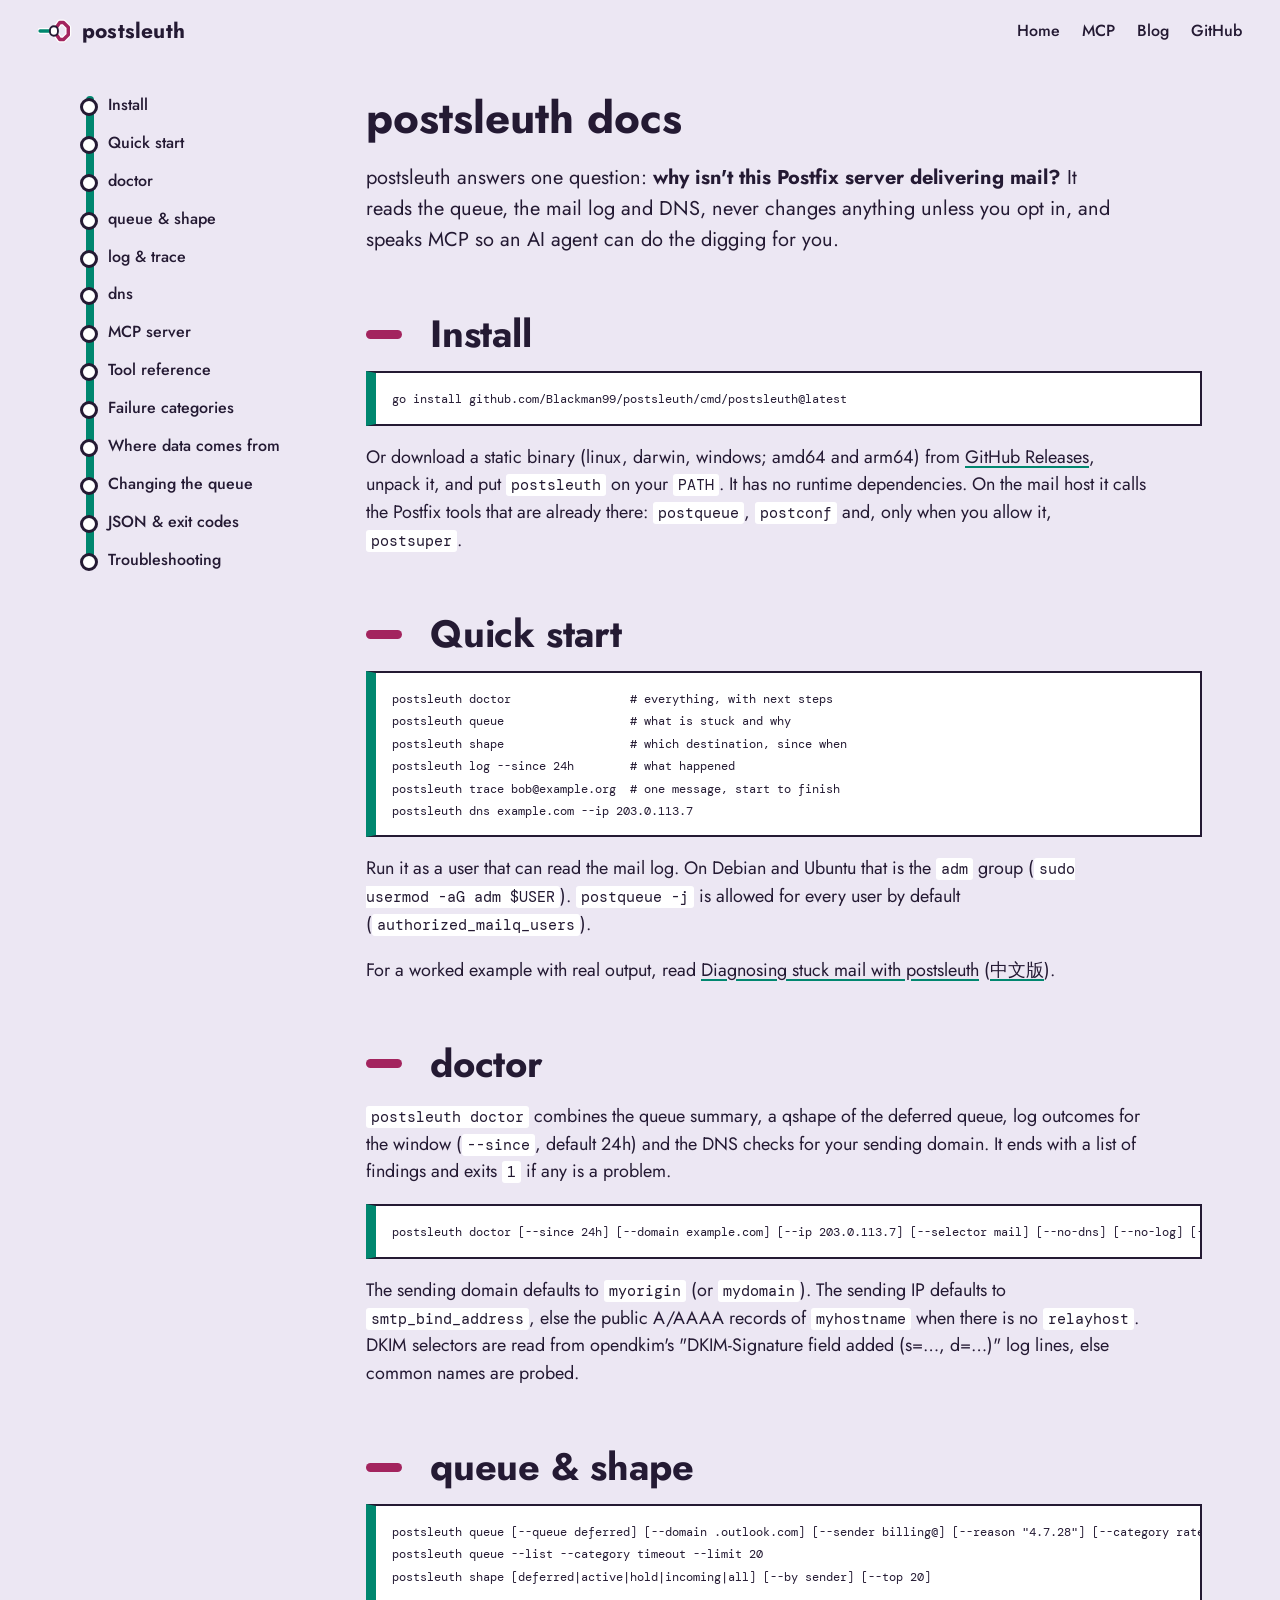
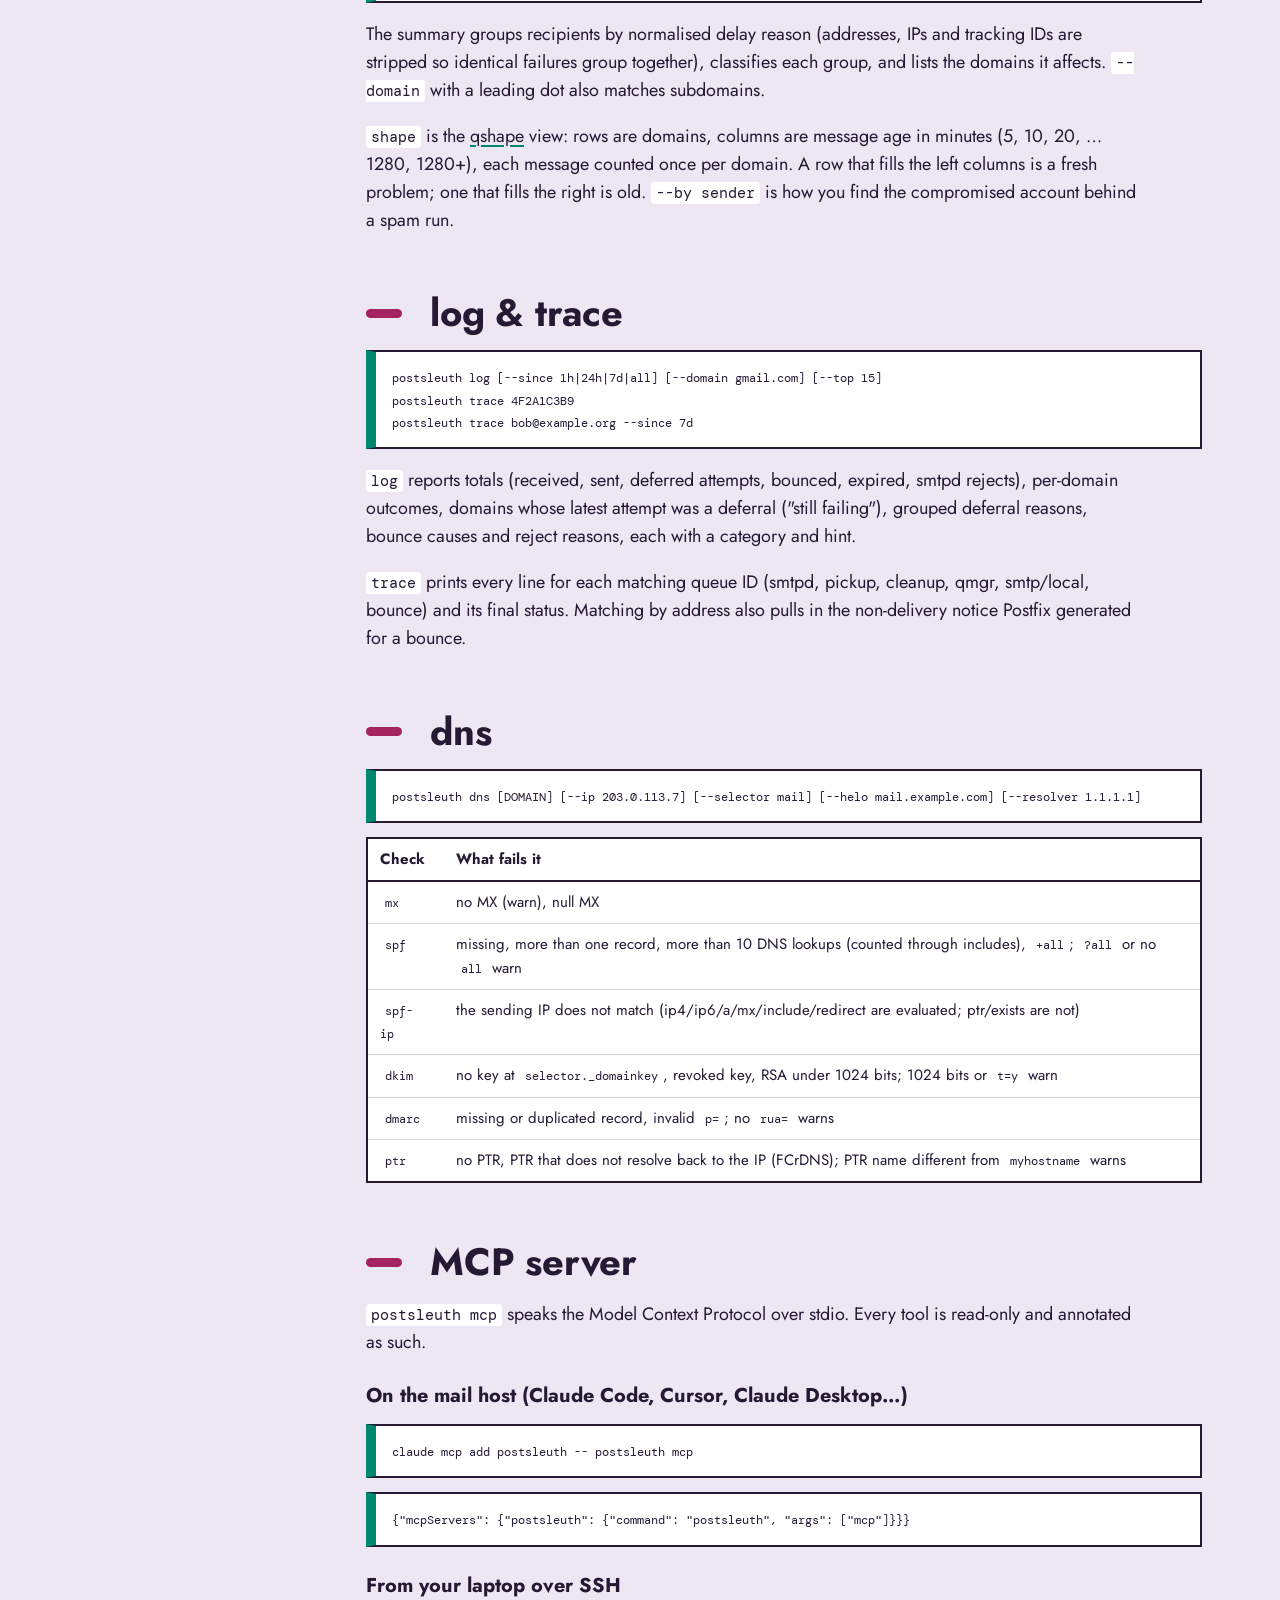
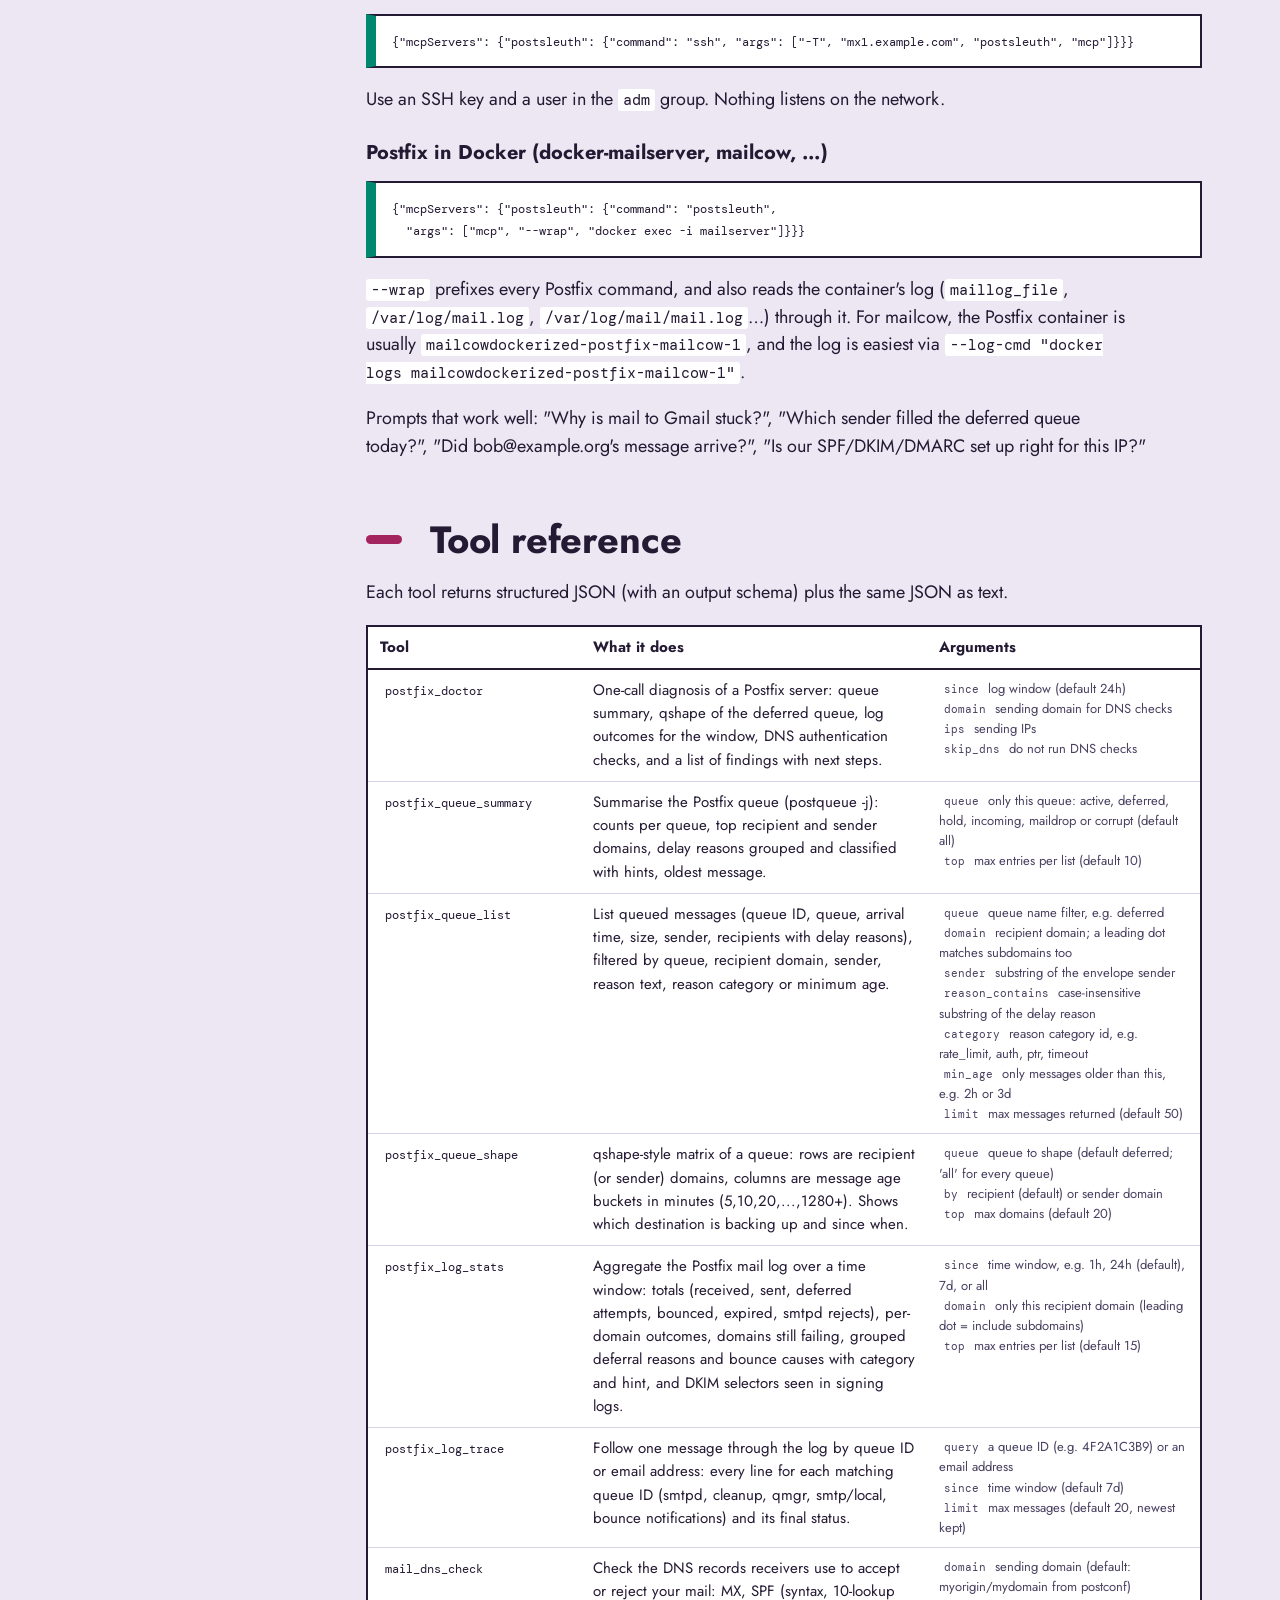
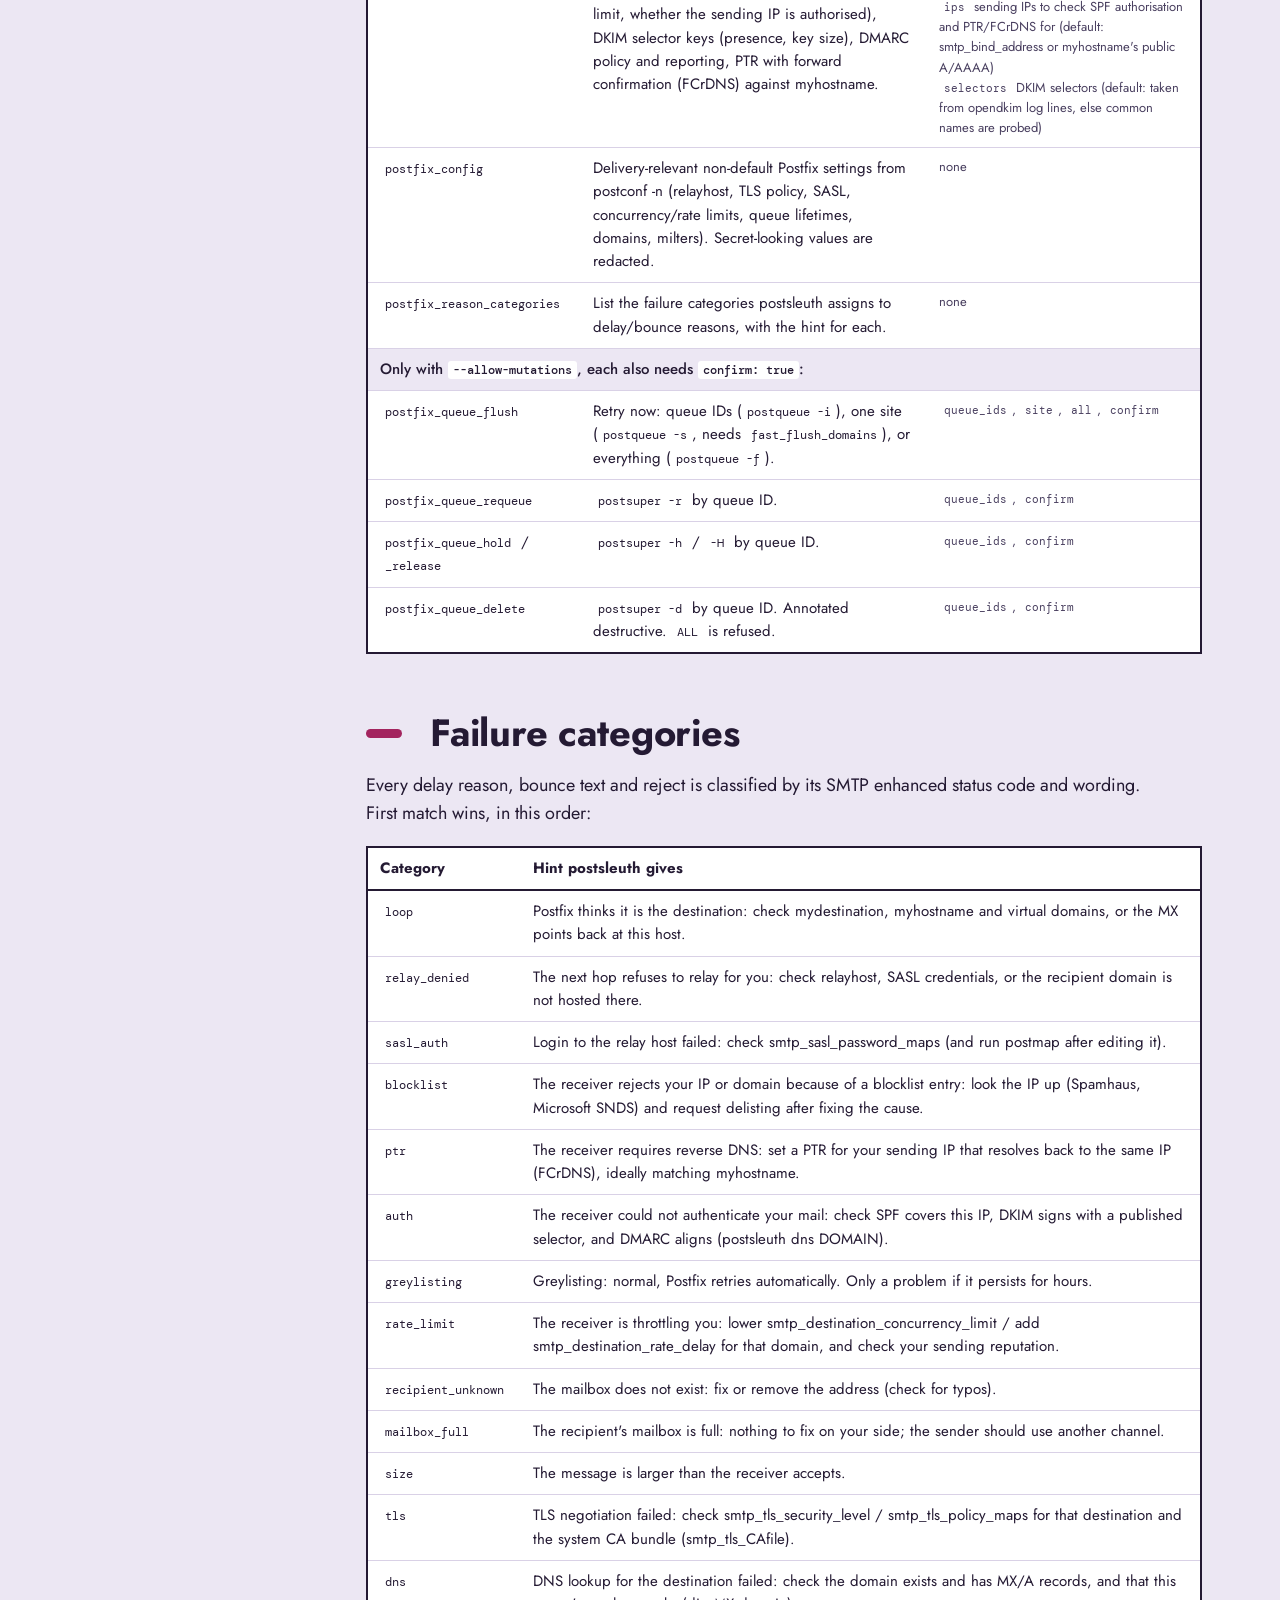
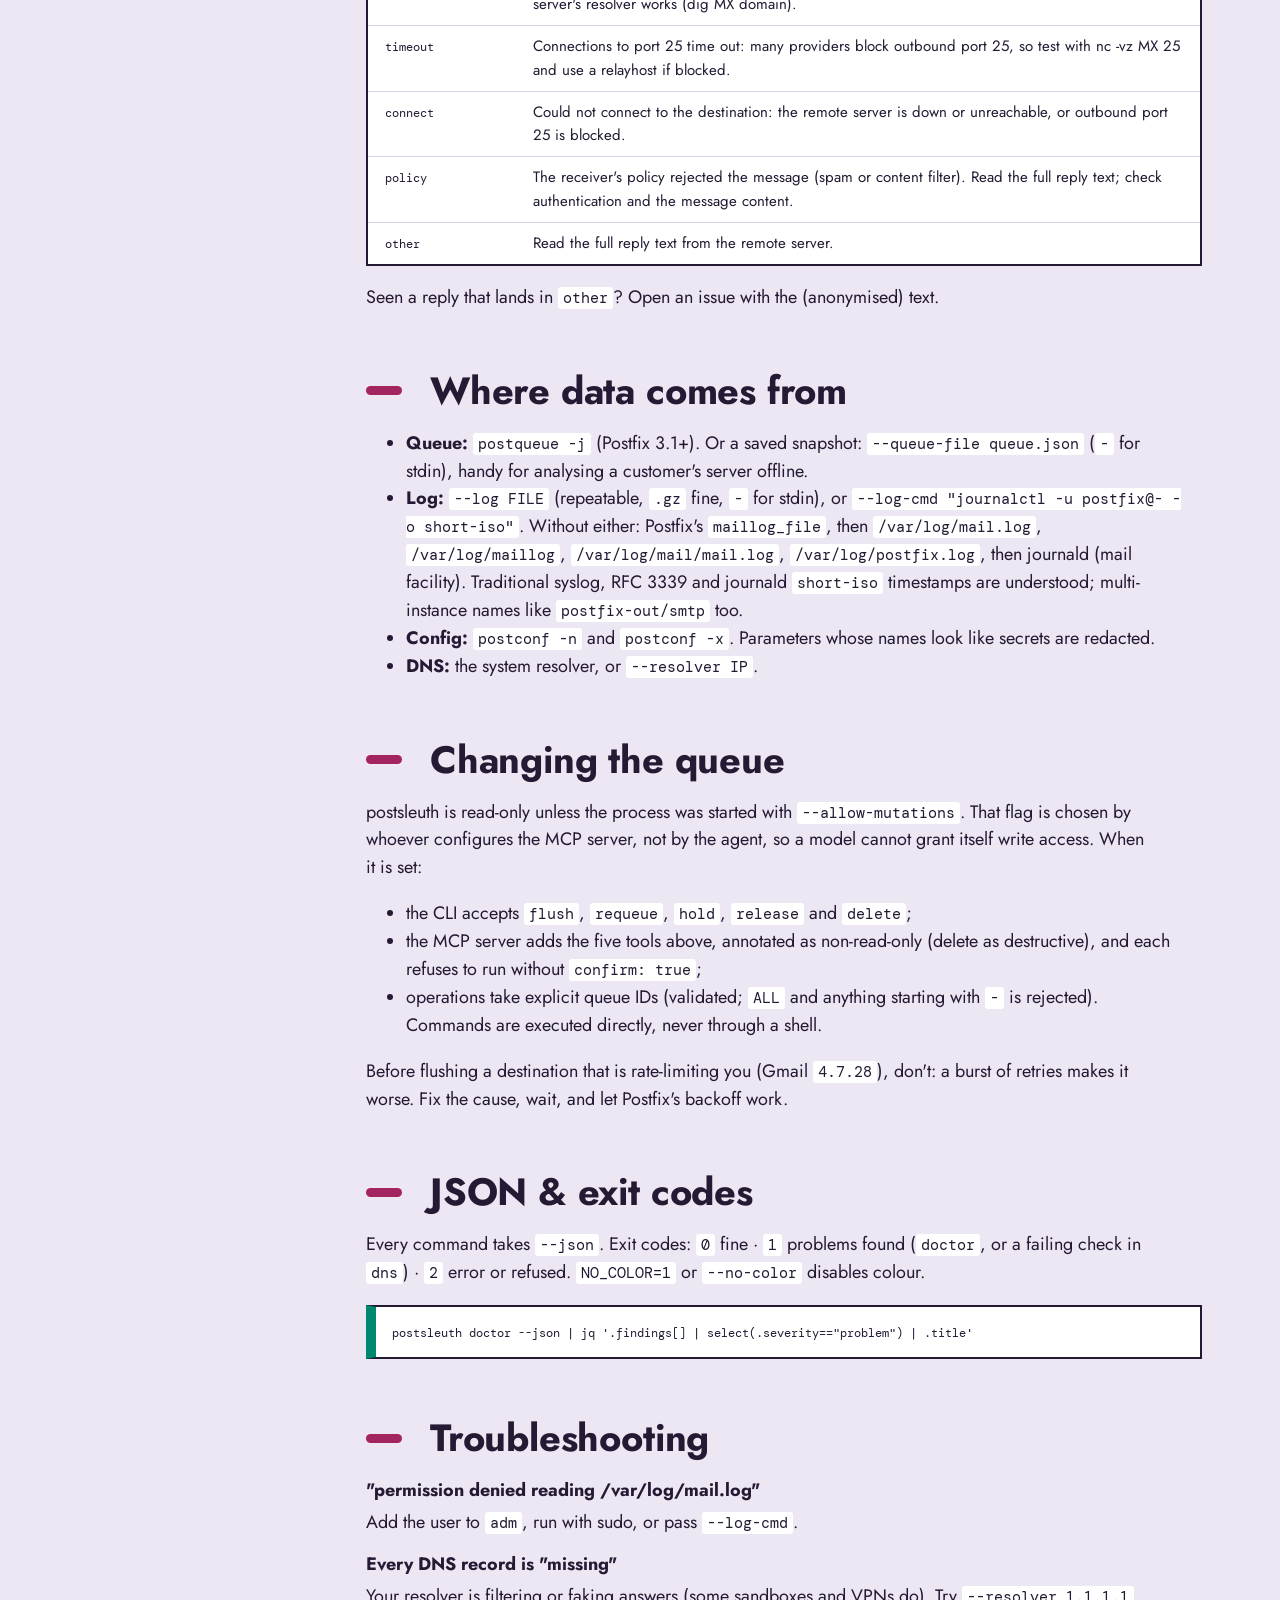
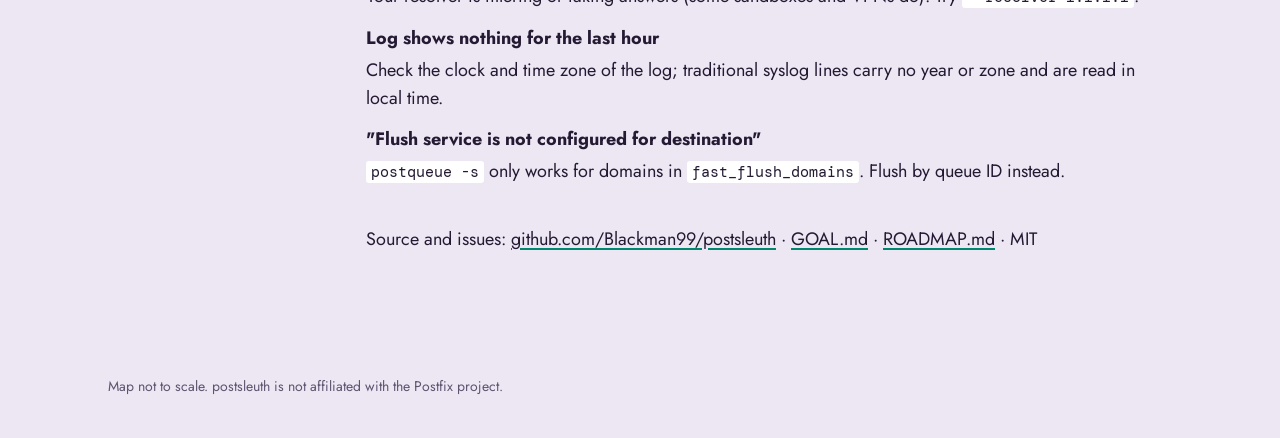
==== commit a99c6221: "site: EN/ZH walkthrough on diagnosing stuck Postfix mail, linked from landing page and docs" ====
--- a/site/docs/index.html
+++ b/site/docs/index.html
@@ -16,7 +16,7 @@
 </head><body>
 <a class="skip" href="#content">Skip to content</a>
 <header class="topbar"><a class="brand" href="../"><img src="../logo.svg" width="34" height="34" alt=""> postsleuth</a>
-<nav aria-label="Main"><a href="../">Home</a><a href="#mcp">MCP</a><a href="https://github.com/Blackman99/postsleuth">GitHub</a></nav></header>
+<nav aria-label="Main"><a href="../">Home</a><a href="#mcp">MCP</a><a href="../blog/">Blog</a><a href="https://github.com/Blackman99/postsleuth">GitHub</a></nav></header>
 <div class="docs">
 <nav class="route" aria-label="Contents"><ol>
 <li><a href="#install">Install</a></li><li><a href="#quick">Quick start</a></li><li><a href="#doctor">doctor</a></li><li><a href="#queue">queue &amp; shape</a></li>
@@ -39,6 +39,7 @@
 postsleuth trace bob@example.org  # one message, start to finish
 postsleuth dns example.com --ip 203.0.113.7</code></pre>
 <p>Run it as a user that can read the mail log. On Debian and Ubuntu that is the <code>adm</code> group (<code>sudo usermod -aG adm $USER</code>). <code>postqueue -j</code> is allowed for every user by default (<code>authorized_mailq_users</code>).</p>
+<p>For a worked example with real output, read <a href="../blog/stuck-postfix-mail.html">Diagnosing stuck mail with postsleuth</a> (<a href="../blog/stuck-postfix-mail.zh.html" lang="zh-CN">中文版</a>).</p>
 
 <h2 id="doctor">doctor</h2>
 <p><code>postsleuth doctor</code> combines the queue summary, a qshape of the deferred queue, log outcomes for the window (<code>--since</code>, default 24h) and the DNS checks for your sending domain. It ends with a list of findings and exits <code>1</code> if any is a problem.</p>
--- a/site/style.css
+++ b/site/style.css
@@ -58,9 +58,9 @@
 .lc{grid-row:1/3;align-self:stretch;width:10px;border-radius:5px}
 .lc.mul{background:var(--mul)}.lc.slate{background:var(--slate)}.lc.jade{background:var(--jade)}
 .board b{font-weight:700;font-size:19px}
-.board em{font-style:normal;font-weight:700;font-size:15px;text-transform:uppercase;letter-spacing:.06em;color:var(--slate)}
+.board em{font-style:normal;font-weight:700;font-size:15px;text-transform:uppercase;letter-spacing:.06em;color:#5c566e}
 .board .sev em{color:var(--mul)}
-.board .good em{color:var(--jade)}
+.board .good em{color:#006b58}
 .why{font-size:15px;color:#4a4060}
 .why code{font-size:13px}
 .next{grid-column:4;font-size:15px}
@@ -111,7 +111,7 @@
 .points.open #shackle{transform:translate(7px,-5px) rotate(28deg)}
 .pt{font:500 16px Jost,sans-serif;fill:var(--ink)}.pt.sm{font:400 13px "DM Mono",monospace}
 .lever{margin-top:12px;font:500 15px "DM Mono",monospace;background:#fff;color:var(--ink);border:2px solid var(--ink);padding:10px 16px;cursor:pointer;border-radius:22px}
-.lever span{display:inline-block;margin-left:10px;padding:1px 10px;border-radius:10px;background:var(--slate);color:#fff}
+.lever span{display:inline-block;margin-left:10px;padding:1px 10px;border-radius:10px;background:#5c566e;color:#fff}
 .lever[aria-pressed=true] span{background:var(--mul)}
 
 /* ---------- install ---------- */
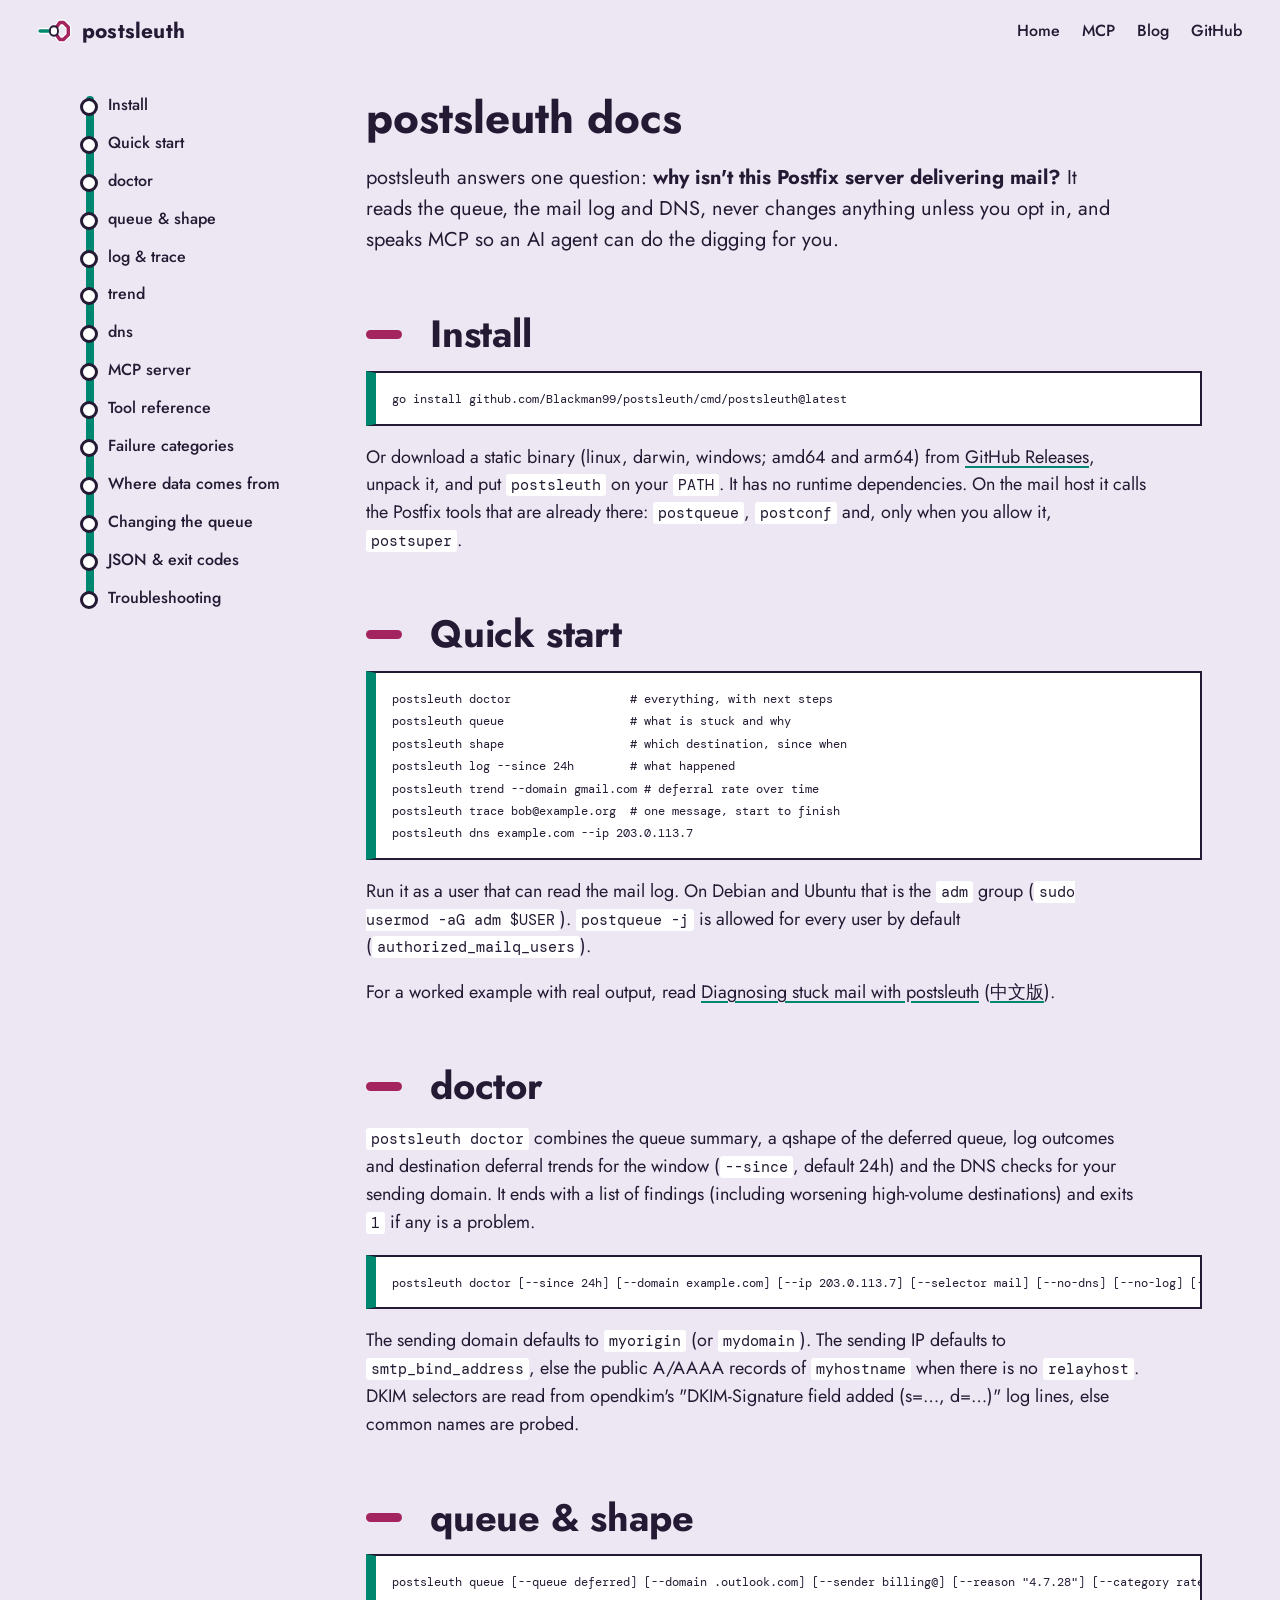
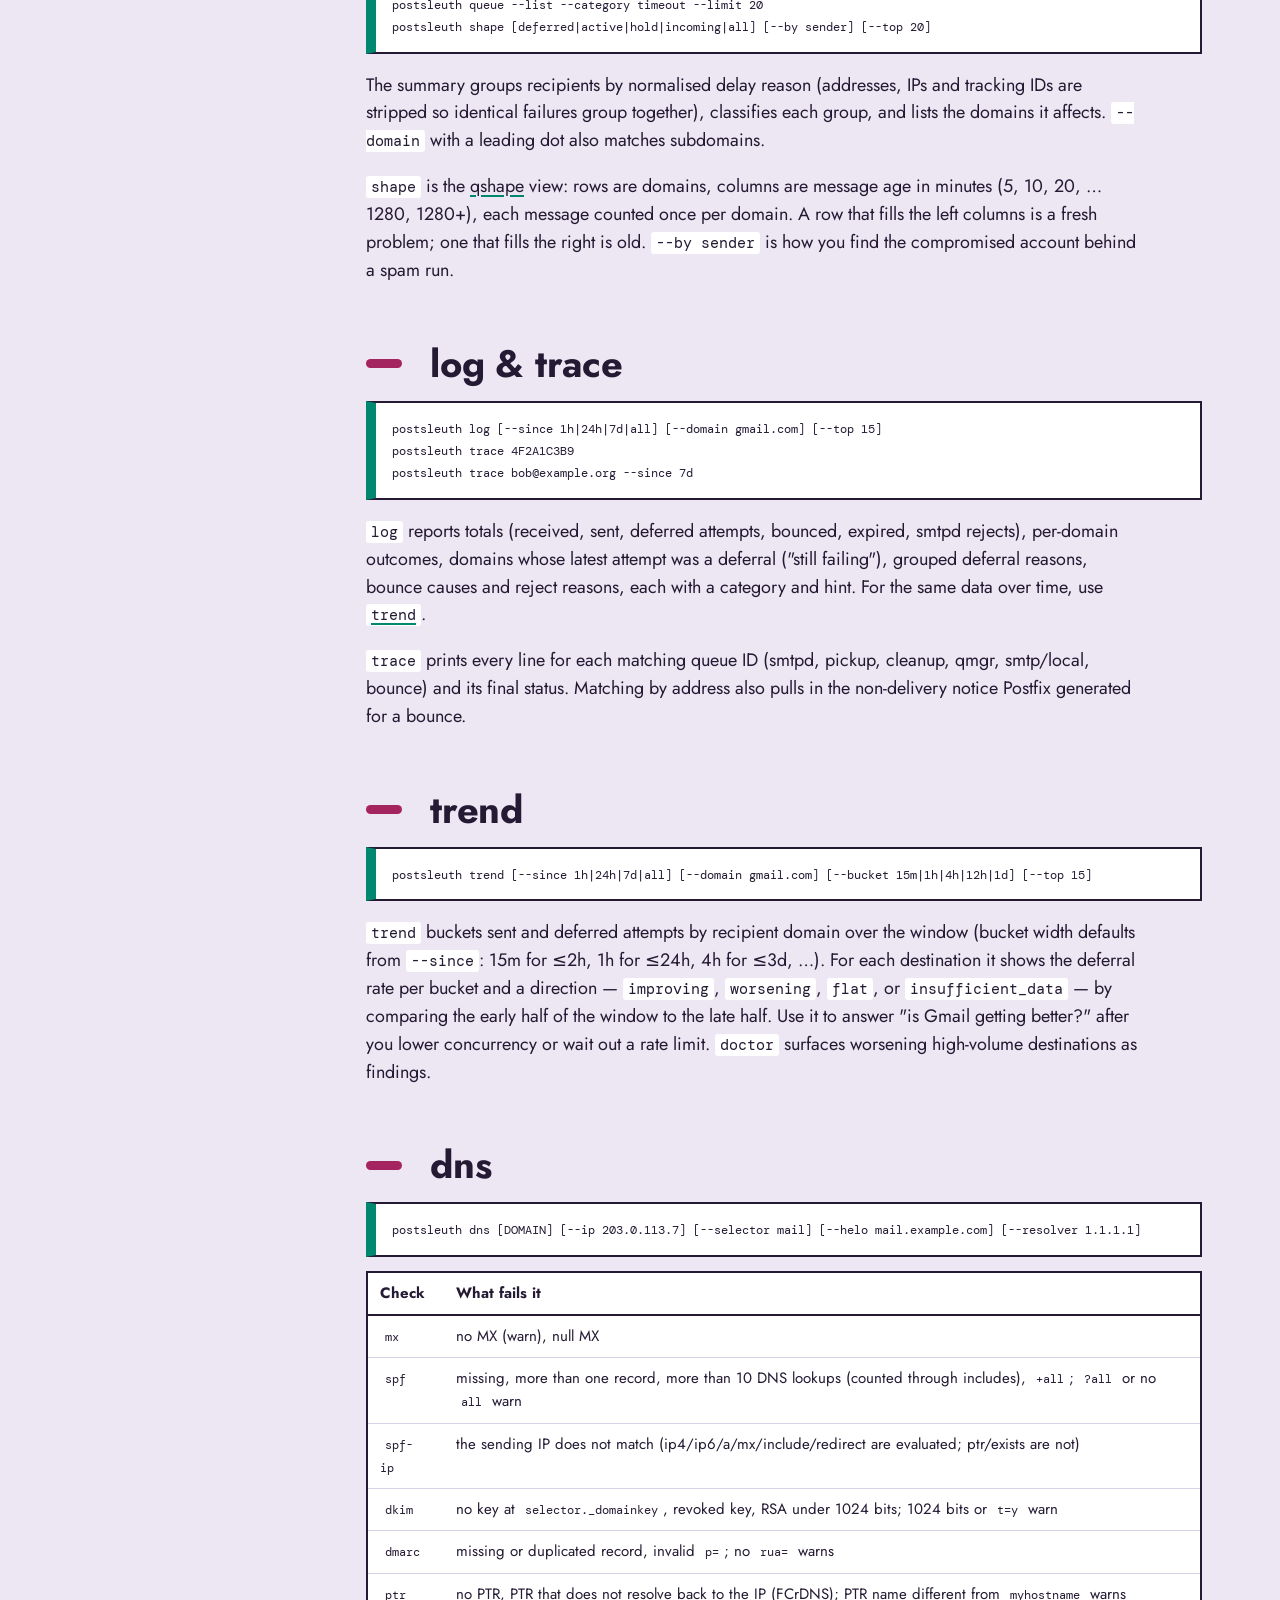
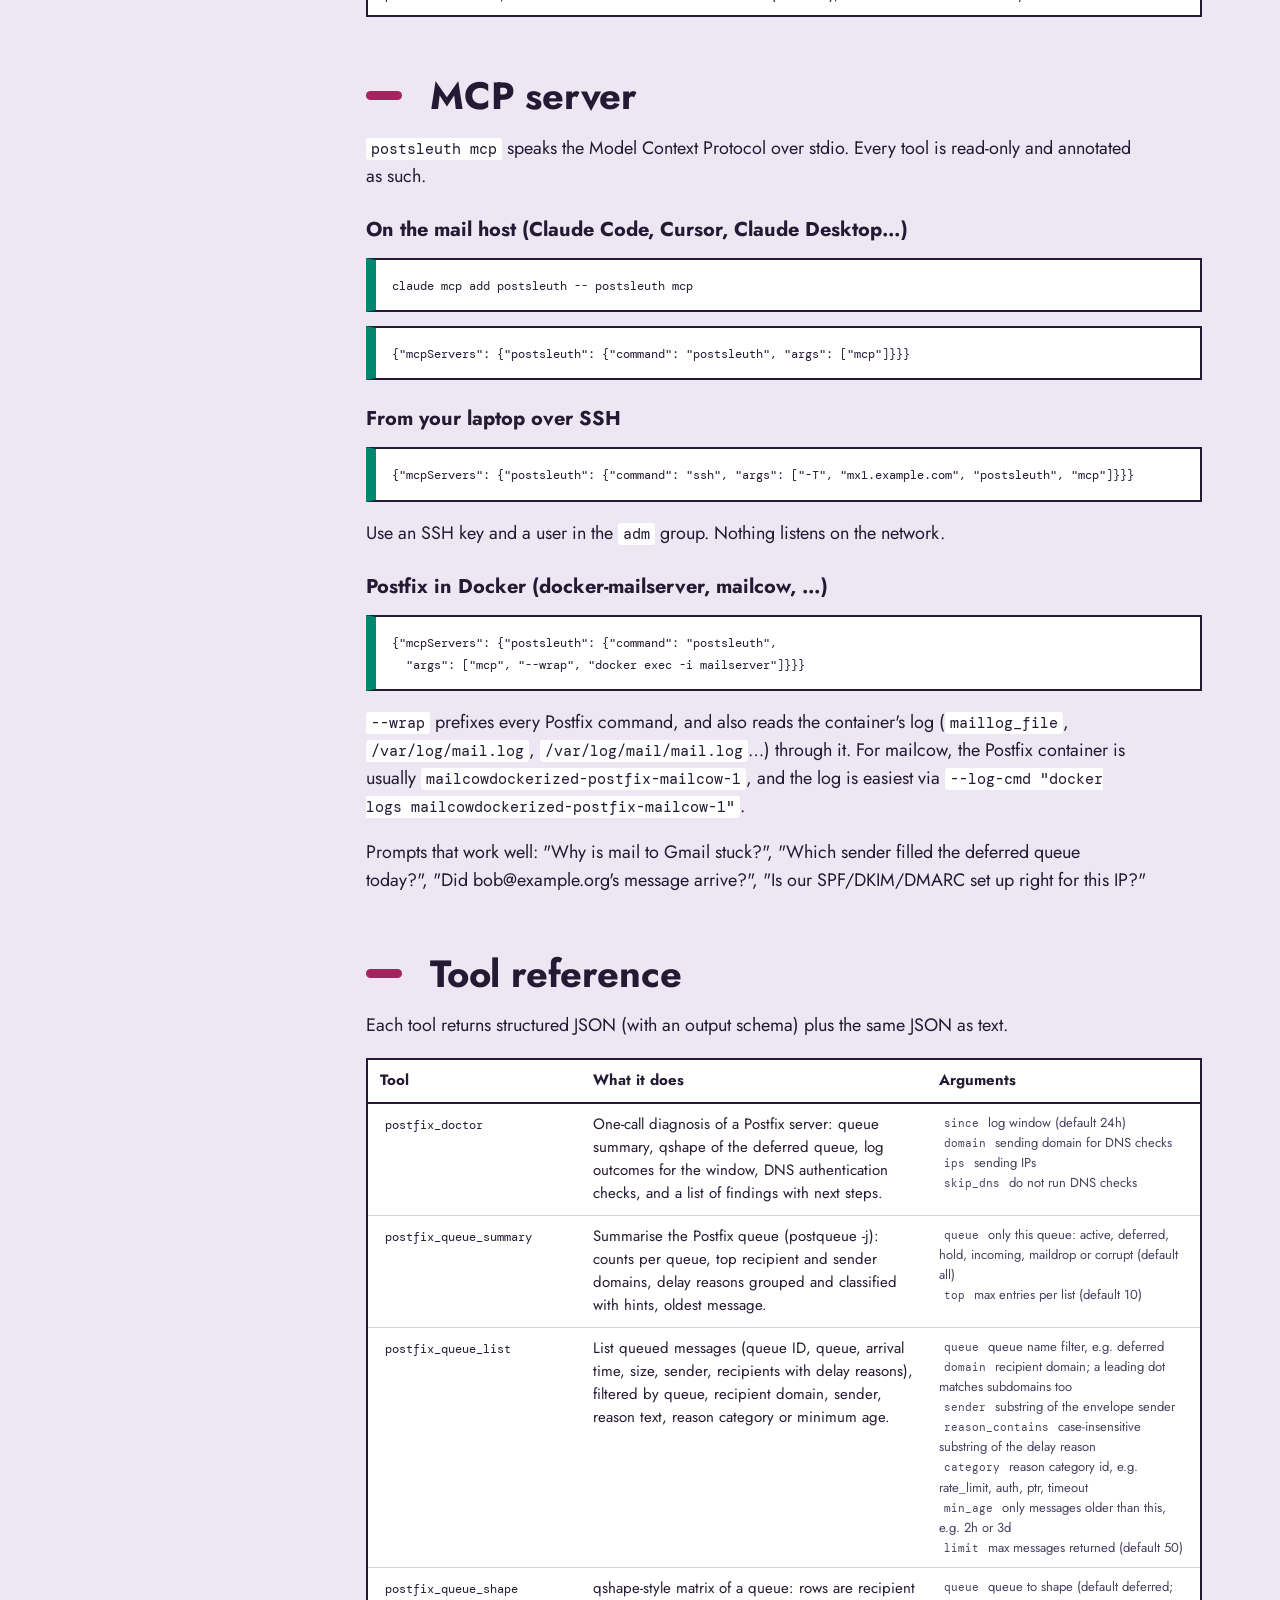
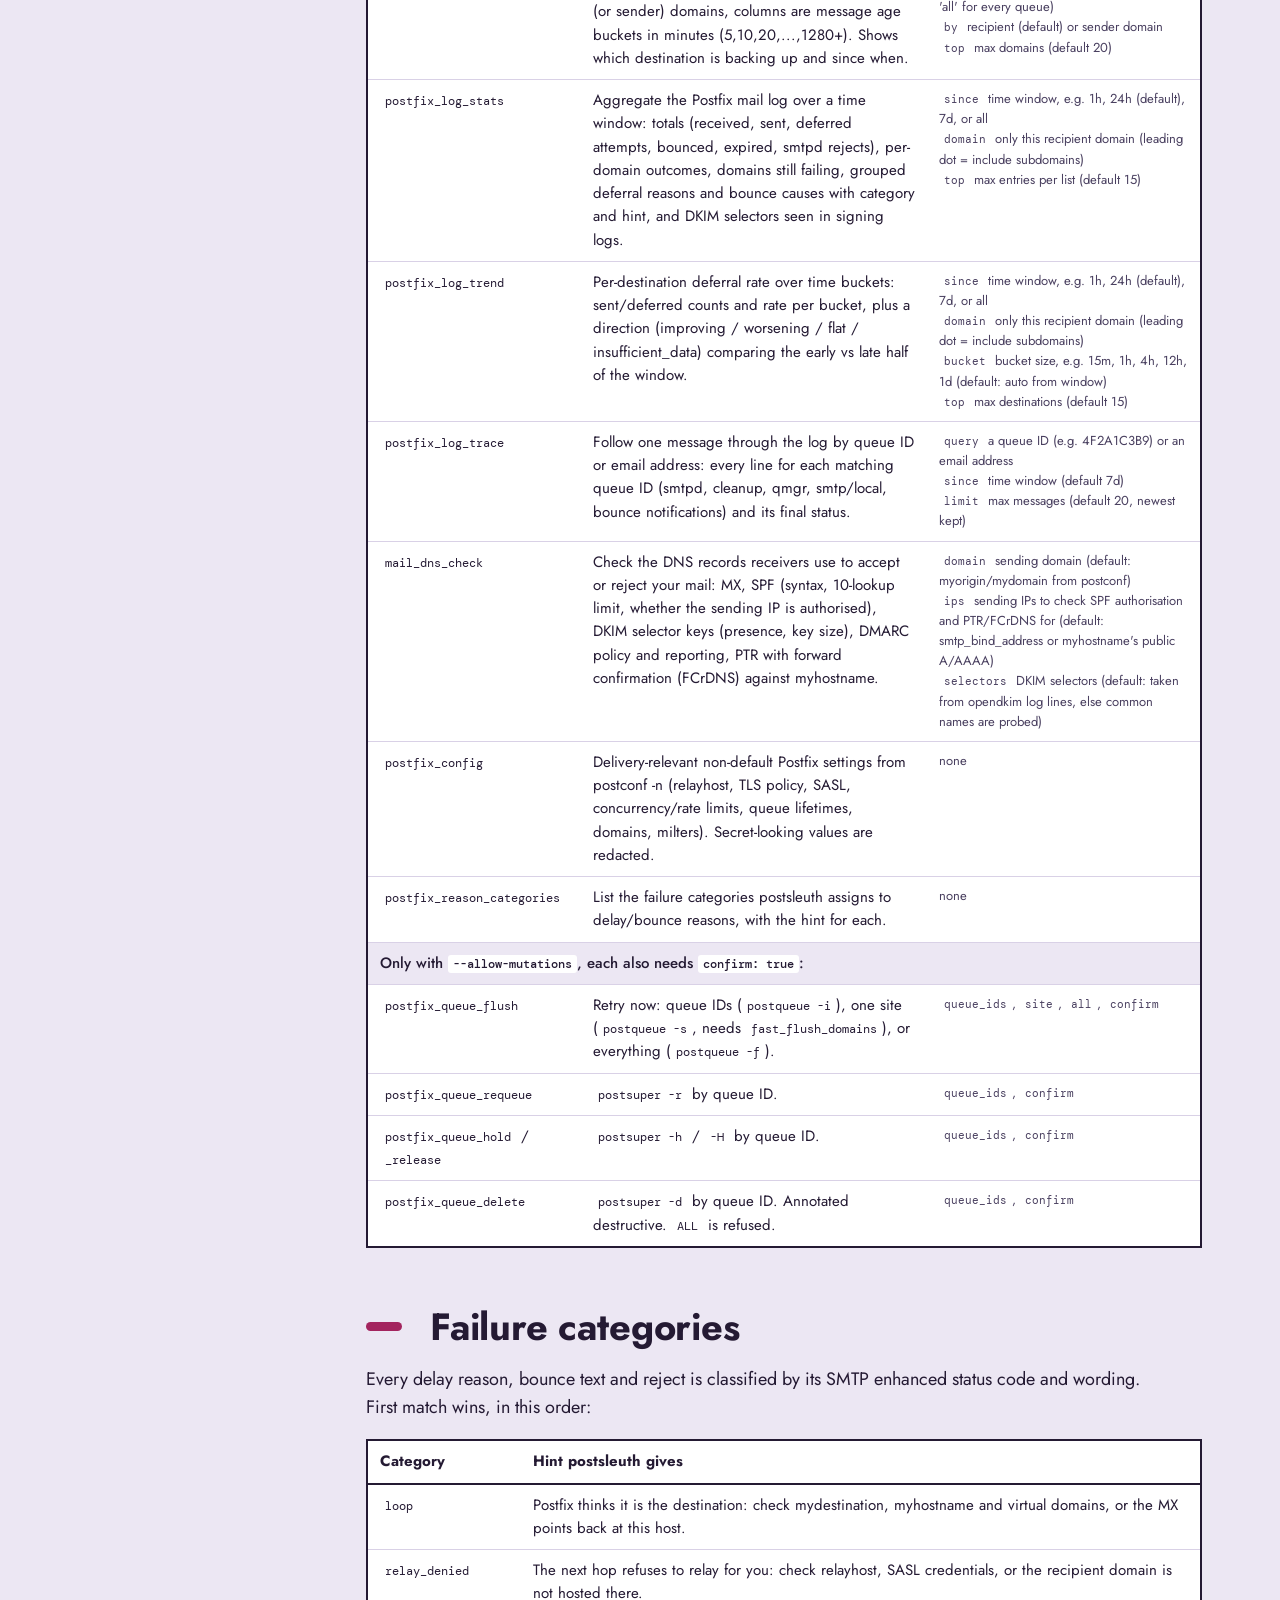
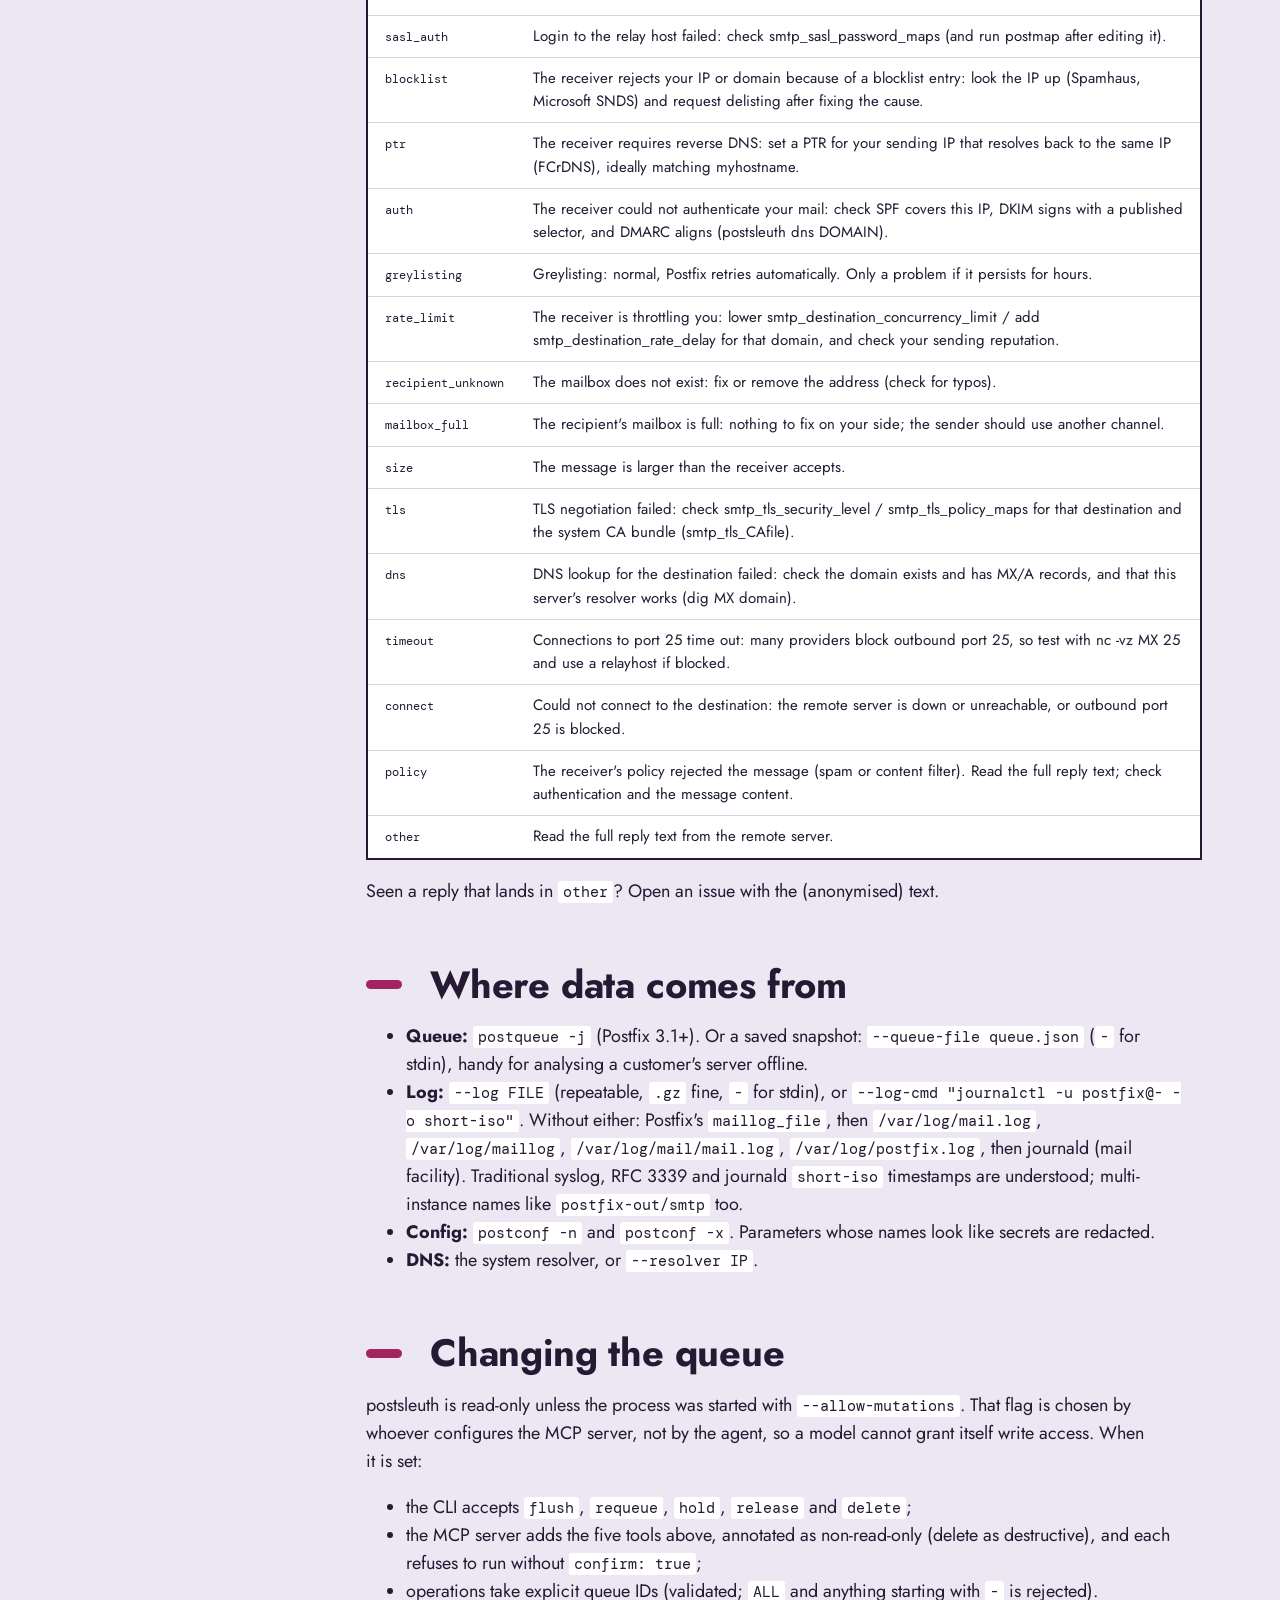
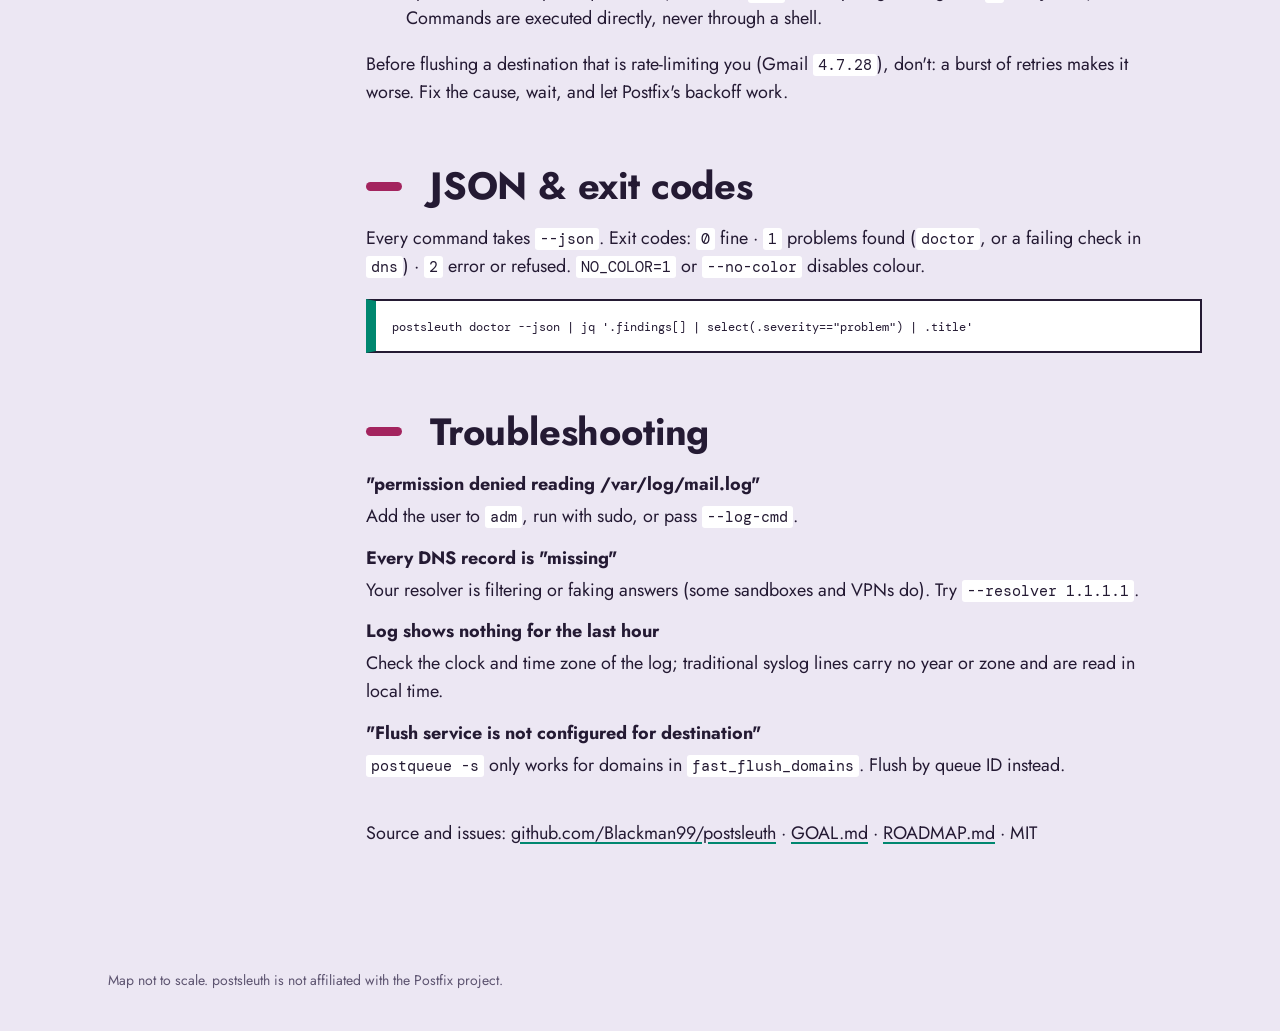
==== commit ac449c72: "feat: per-destination deferral trend (v0.2.0) Add postsleuth trend and MCP postfix_log_trend: bucket" ====
--- a/site/docs/index.html
+++ b/site/docs/index.html
@@ -20,7 +20,7 @@
 <div class="docs">
 <nav class="route" aria-label="Contents"><ol>
 <li><a href="#install">Install</a></li><li><a href="#quick">Quick start</a></li><li><a href="#doctor">doctor</a></li><li><a href="#queue">queue &amp; shape</a></li>
-<li><a href="#log">log &amp; trace</a></li><li><a href="#dns">dns</a></li><li><a href="#mcp">MCP server</a></li><li><a href="#tools">Tool reference</a></li>
+<li><a href="#log">log &amp; trace</a></li><li><a href="#trend">trend</a></li><li><a href="#dns">dns</a></li><li><a href="#mcp">MCP server</a></li><li><a href="#tools">Tool reference</a></li>
 <li><a href="#categories">Failure categories</a></li><li><a href="#sources">Where data comes from</a></li><li><a href="#safety">Changing the queue</a></li><li><a href="#scripts">JSON &amp; exit codes</a></li><li><a href="#faq">Troubleshooting</a></li>
 </ol></nav>
 <main id="content" class="doc">
@@ -36,13 +36,14 @@
 postsleuth queue                  # what is stuck and why
 postsleuth shape                  # which destination, since when
 postsleuth log --since 24h        # what happened
+postsleuth trend --domain gmail.com # deferral rate over time
 postsleuth trace bob@example.org  # one message, start to finish
 postsleuth dns example.com --ip 203.0.113.7</code></pre>
 <p>Run it as a user that can read the mail log. On Debian and Ubuntu that is the <code>adm</code> group (<code>sudo usermod -aG adm $USER</code>). <code>postqueue -j</code> is allowed for every user by default (<code>authorized_mailq_users</code>).</p>
 <p>For a worked example with real output, read <a href="../blog/stuck-postfix-mail.html">Diagnosing stuck mail with postsleuth</a> (<a href="../blog/stuck-postfix-mail.zh.html" lang="zh-CN">中文版</a>).</p>
 
 <h2 id="doctor">doctor</h2>
-<p><code>postsleuth doctor</code> combines the queue summary, a qshape of the deferred queue, log outcomes for the window (<code>--since</code>, default 24h) and the DNS checks for your sending domain. It ends with a list of findings and exits <code>1</code> if any is a problem.</p>
+<p><code>postsleuth doctor</code> combines the queue summary, a qshape of the deferred queue, log outcomes and destination deferral trends for the window (<code>--since</code>, default 24h) and the DNS checks for your sending domain. It ends with a list of findings (including worsening high-volume destinations) and exits <code>1</code> if any is a problem.</p>
 <pre><code>postsleuth doctor [--since 24h] [--domain example.com] [--ip 203.0.113.7] [--selector mail] [--no-dns] [--no-log] [--json]</code></pre>
 <p>The sending domain defaults to <code>myorigin</code> (or <code>mydomain</code>). The sending IP defaults to <code>smtp_bind_address</code>, else the public A/AAAA records of <code>myhostname</code> when there is no <code>relayhost</code>. DKIM selectors are read from opendkim's "DKIM-Signature field added (s=…, d=…)" log lines, else common names are probed.</p>
 
@@ -57,9 +58,13 @@
 <pre><code>postsleuth log [--since 1h|24h|7d|all] [--domain gmail.com] [--top 15]
 postsleuth trace 4F2A1C3B9
 postsleuth trace bob@example.org --since 7d</code></pre>
-<p><code>log</code> reports totals (received, sent, deferred attempts, bounced, expired, smtpd rejects), per-domain outcomes, domains whose latest attempt was a deferral ("still failing"), grouped deferral reasons, bounce causes and reject reasons, each with a category and hint.</p>
+<p><code>log</code> reports totals (received, sent, deferred attempts, bounced, expired, smtpd rejects), per-domain outcomes, domains whose latest attempt was a deferral ("still failing"), grouped deferral reasons, bounce causes and reject reasons, each with a category and hint. For the same data over time, use <a href="#trend"><code>trend</code></a>.</p>
 <p><code>trace</code> prints every line for each matching queue ID (smtpd, pickup, cleanup, qmgr, smtp/local, bounce) and its final status. Matching by address also pulls in the non-delivery notice Postfix generated for a bounce.</p>
 
+
+<h2 id="trend">trend</h2>
+<pre><code>postsleuth trend [--since 1h|24h|7d|all] [--domain gmail.com] [--bucket 15m|1h|4h|12h|1d] [--top 15]</code></pre>
+<p><code>trend</code> buckets sent and deferred attempts by recipient domain over the window (bucket width defaults from <code>--since</code>: 15m for ≤2h, 1h for ≤24h, 4h for ≤3d, …). For each destination it shows the deferral rate per bucket and a direction — <code>improving</code>, <code>worsening</code>, <code>flat</code>, or <code>insufficient_data</code> — by comparing the early half of the window to the late half. Use it to answer "is Gmail getting better?" after you lower concurrency or wait out a rate limit. <code>doctor</code> surfaces worsening high-volume destinations as findings.</p>
 <h2 id="dns">dns</h2>
 <pre><code>postsleuth dns [DOMAIN] [--ip 203.0.113.7] [--selector mail] [--helo mail.example.com] [--resolver 1.1.1.1]</code></pre>
 <table><thead><tr><th>Check</th><th>What fails it</th></tr></thead><tbody>
@@ -93,6 +98,7 @@
 <tr><td><code>postfix_queue_list</code></td><td>List queued messages (queue ID, queue, arrival time, size, sender, recipients with delay reasons), filtered by queue, recipient domain, sender, reason text, reason category or minimum age.</td><td class='args'><code>queue</code> queue name filter, e.g. deferred<br><code>domain</code> recipient domain; a leading dot matches subdomains too<br><code>sender</code> substring of the envelope sender<br><code>reason_contains</code> case-insensitive substring of the delay reason<br><code>category</code> reason category id, e.g. rate_limit, auth, ptr, timeout<br><code>min_age</code> only messages older than this, e.g. 2h or 3d<br><code>limit</code> max messages returned (default 50)</td></tr>
 <tr><td><code>postfix_queue_shape</code></td><td>qshape-style matrix of a queue: rows are recipient (or sender) domains, columns are message age buckets in minutes (5,10,20,...,1280+). Shows which destination is backing up and since when.</td><td class='args'><code>queue</code> queue to shape (default deferred; &#x27;all&#x27; for every queue)<br><code>by</code> recipient (default) or sender domain<br><code>top</code> max domains (default 20)</td></tr>
 <tr><td><code>postfix_log_stats</code></td><td>Aggregate the Postfix mail log over a time window: totals (received, sent, deferred attempts, bounced, expired, smtpd rejects), per-domain outcomes, domains still failing, grouped deferral reasons and bounce causes with category and hint, and DKIM selectors seen in signing logs.</td><td class='args'><code>since</code> time window, e.g. 1h, 24h (default), 7d, or all<br><code>domain</code> only this recipient domain (leading dot = include subdomains)<br><code>top</code> max entries per list (default 15)</td></tr>
+<tr><td><code>postfix_log_trend</code></td><td>Per-destination deferral rate over time buckets: sent/deferred counts and rate per bucket, plus a direction (improving / worsening / flat / insufficient_data) comparing the early vs late half of the window.</td><td class='args'><code>since</code> time window, e.g. 1h, 24h (default), 7d, or all<br><code>domain</code> only this recipient domain (leading dot = include subdomains)<br><code>bucket</code> bucket size, e.g. 15m, 1h, 4h, 12h, 1d (default: auto from window)<br><code>top</code> max destinations (default 15)</td></tr>
 <tr><td><code>postfix_log_trace</code></td><td>Follow one message through the log by queue ID or email address: every line for each matching queue ID (smtpd, cleanup, qmgr, smtp/local, bounce notifications) and its final status.</td><td class='args'><code>query</code> a queue ID (e.g. 4F2A1C3B9) or an email address<br><code>since</code> time window (default 7d)<br><code>limit</code> max messages (default 20, newest kept)</td></tr>
 <tr><td><code>mail_dns_check</code></td><td>Check the DNS records receivers use to accept or reject your mail: MX, SPF (syntax, 10-lookup limit, whether the sending IP is authorised), DKIM selector keys (presence, key size), DMARC policy and reporting, PTR with forward confirmation (FCrDNS) against myhostname.</td><td class='args'><code>domain</code> sending domain (default: myorigin/mydomain from postconf)<br><code>ips</code> sending IPs to check SPF authorisation and PTR/FCrDNS for (default: smtp_bind_address or myhostname&#x27;s public A/AAAA)<br><code>selectors</code> DKIM selectors (default: taken from opendkim log lines, else common names are probed)</td></tr>
 <tr><td><code>postfix_config</code></td><td>Delivery-relevant non-default Postfix settings from postconf -n (relayhost, TLS policy, SASL, concurrency/rate limits, queue lifetimes, domains, milters). Secret-looking values are redacted.</td><td class='args'>none</td></tr>
--- a/site/style.css
+++ b/site/style.css
@@ -72,14 +72,14 @@
 .strip-svg{display:block;width:100%;height:40px;overflow:visible}
 .sl{stroke-width:10;stroke-linecap:round;fill:none}
 .strain{fill:var(--ink);stroke:#fff;stroke-width:2;opacity:0}
-.stops{list-style:none;margin:-30px 0 0;padding:0;display:grid;grid-template-columns:repeat(5,minmax(0,1fr))}
+.stops{list-style:none;margin:-30px 0 0;padding:0;display:grid;grid-template-columns:repeat(6,minmax(0,1fr))}
 .stops li{padding:0 14px 0 0;text-align:left}
 .stops .dot{display:block;width:22px;height:22px;border-radius:50%;background:#fff;border:4px solid var(--ink);margin:0 0 14px 4px;transition:background .25s,transform .25s}
 .stops li.lit .dot{background:var(--jade);transform:scale(1.15)}
 .stops b{display:block;font-size:22px;font-weight:700}
 .stops code{display:block;margin:2px 0 8px;color:var(--jade);font-weight:500}
 .stops p{margin:0;font-size:16px;line-height:1.45}
-.stops.tools{grid-template-columns:repeat(8,minmax(0,1fr))}
+.stops.tools{grid-template-columns:repeat(9,minmax(0,1fr))}
 .stops.tools li{height:150px}
 .stops.tools b{font:500 14px "DM Mono",monospace;display:inline-block;white-space:nowrap;transform:rotate(38deg);transform-origin:0 0;margin-left:14px}
 
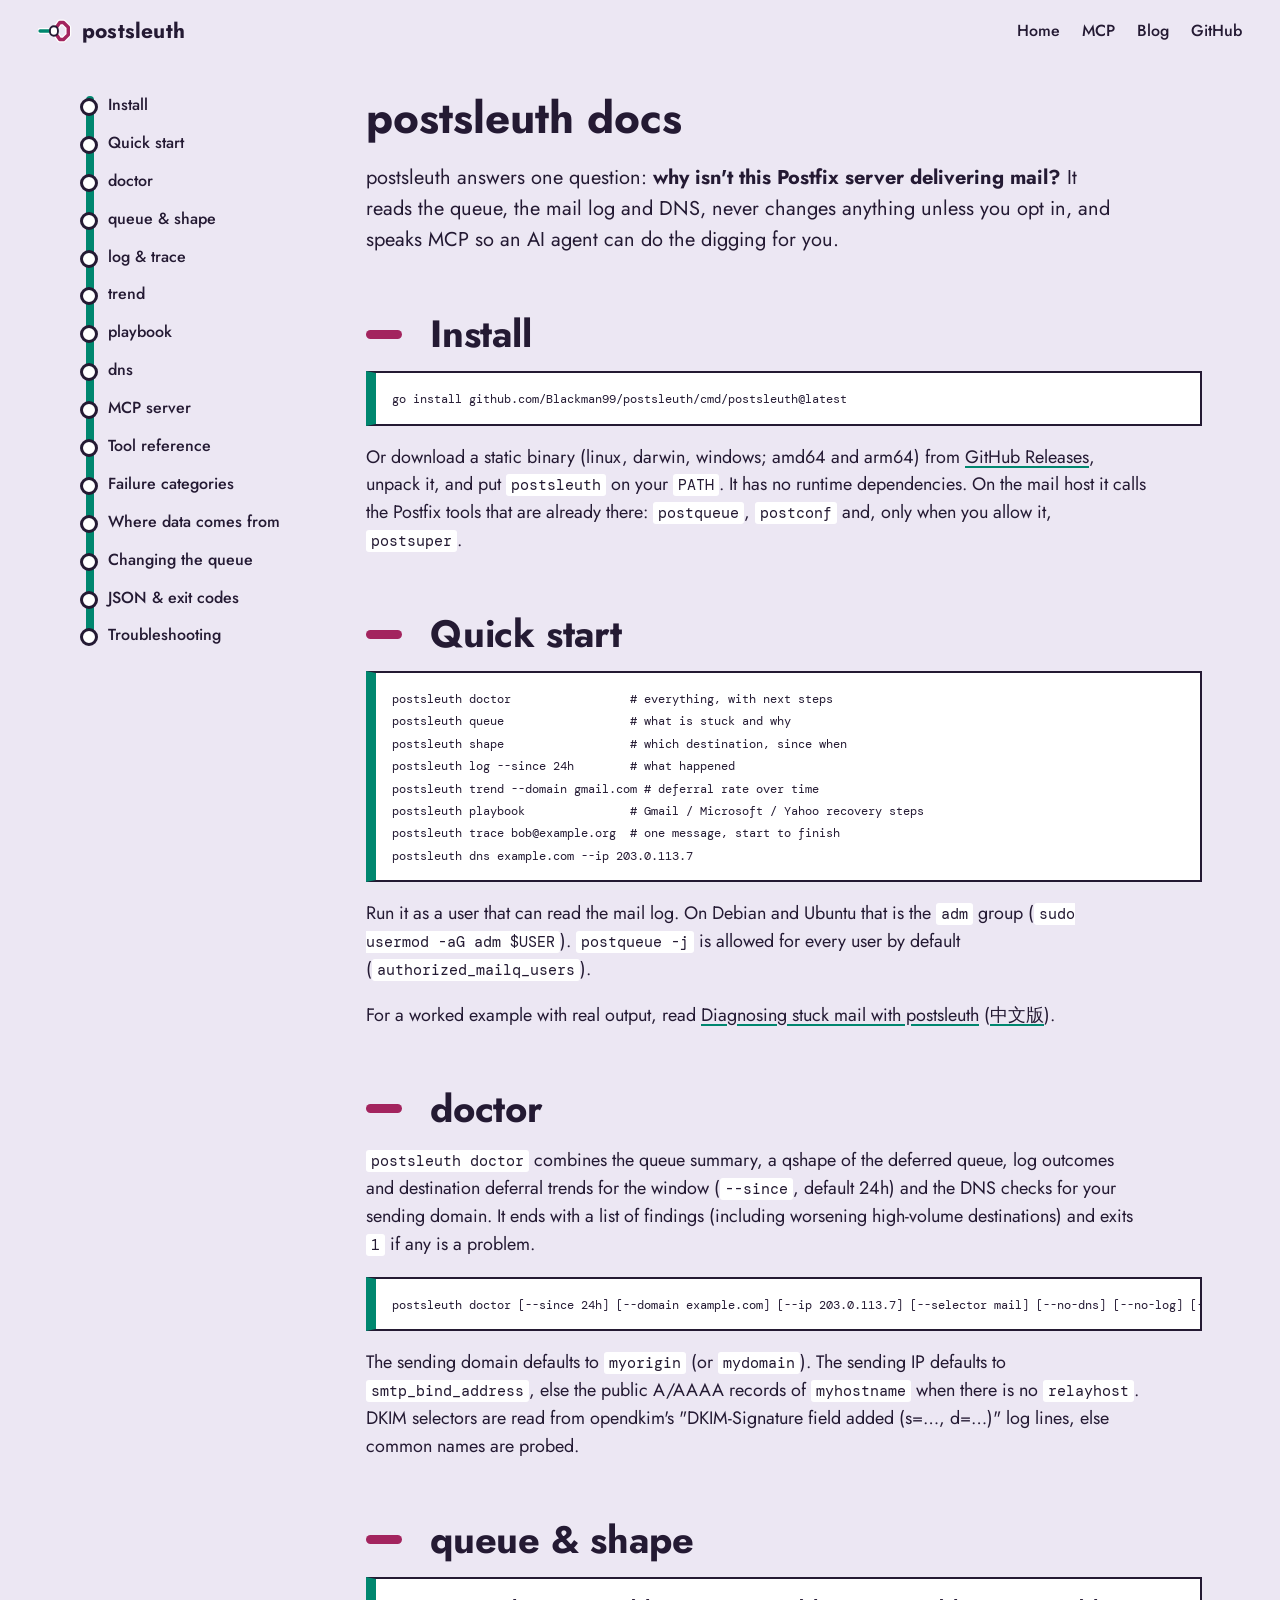
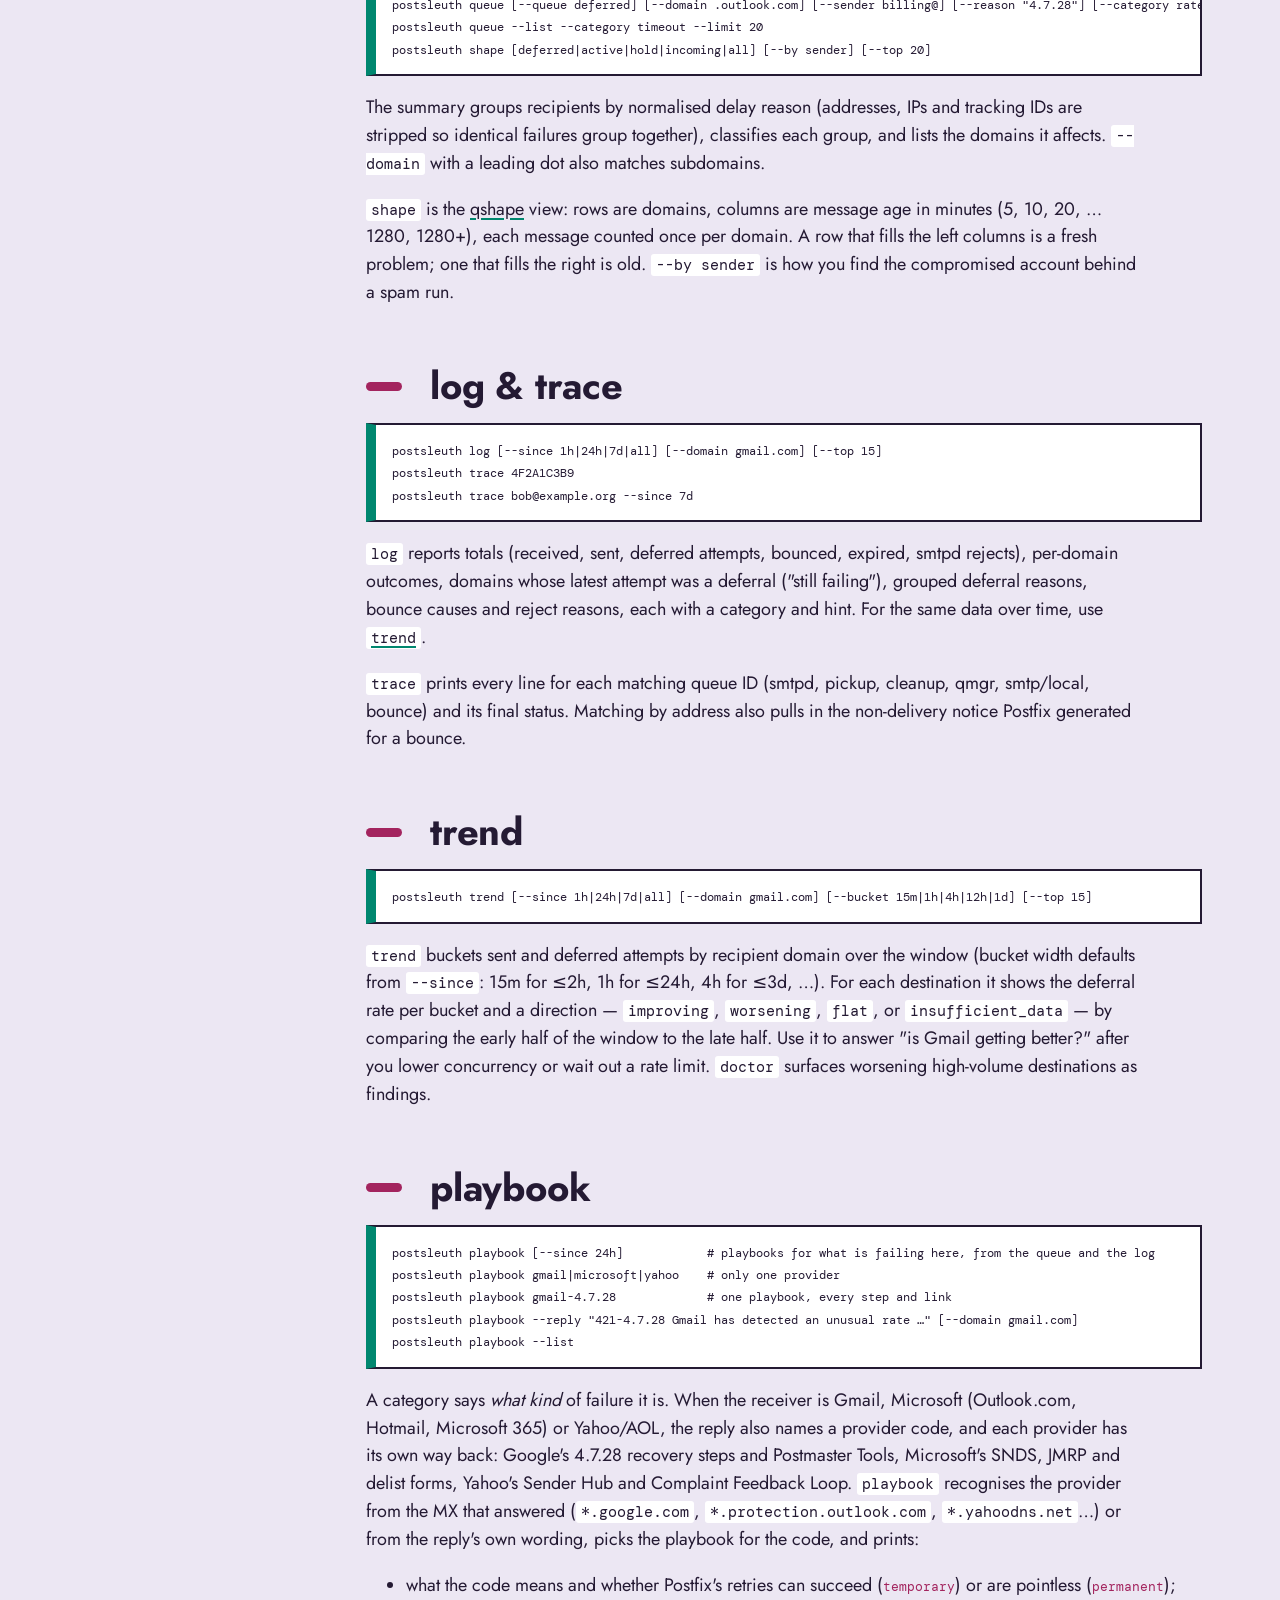
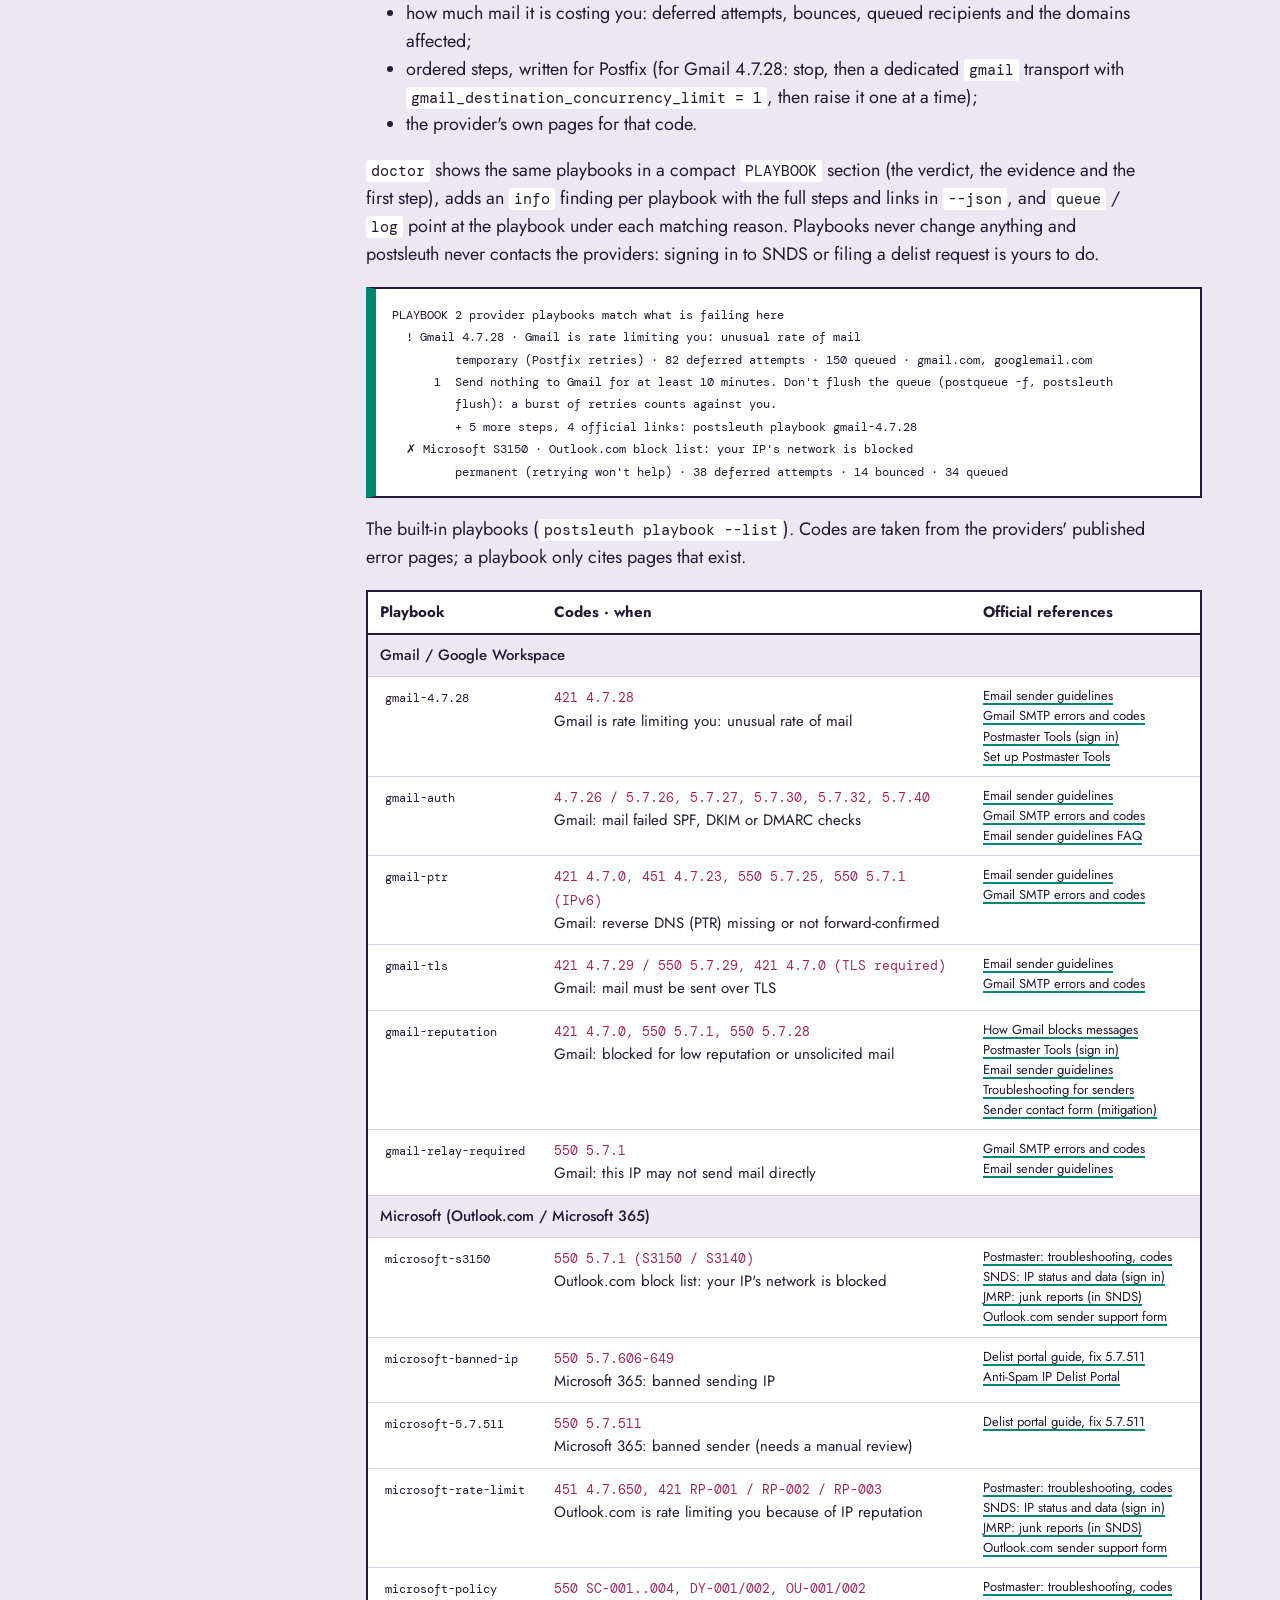
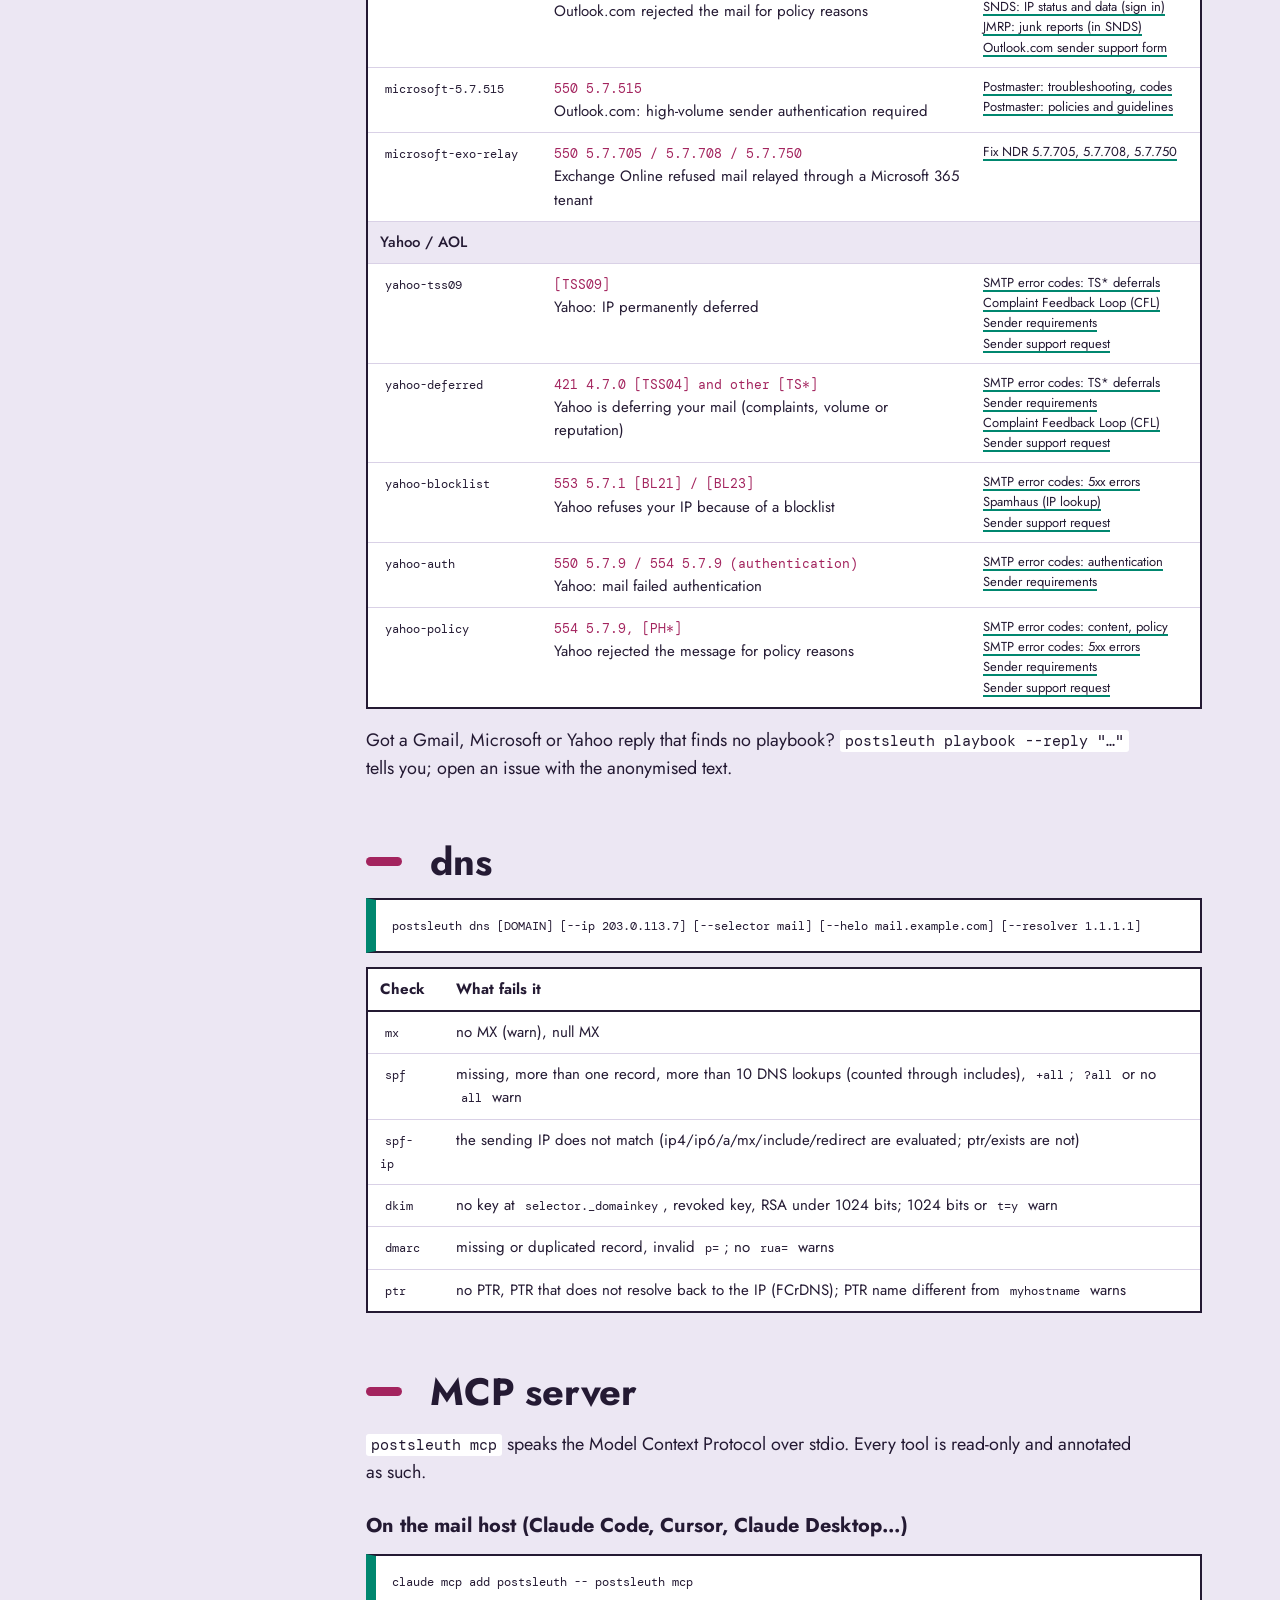
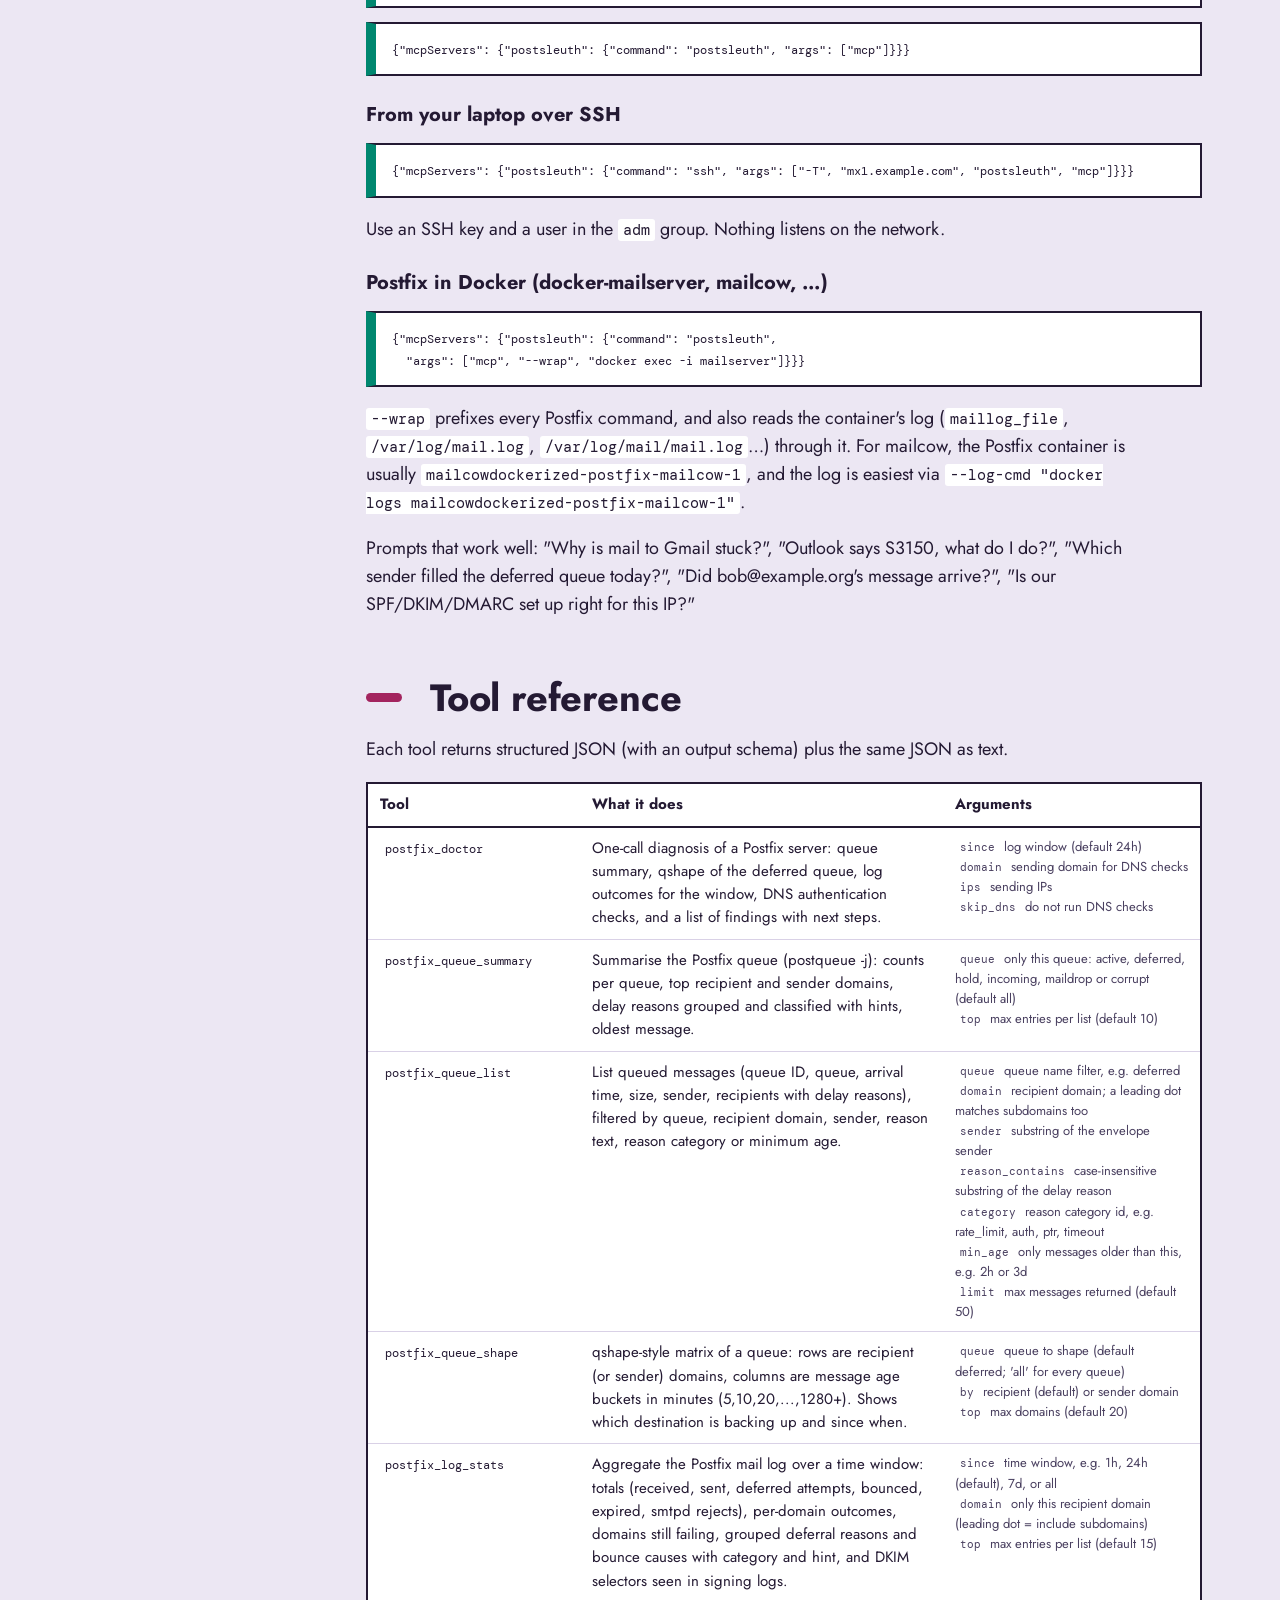
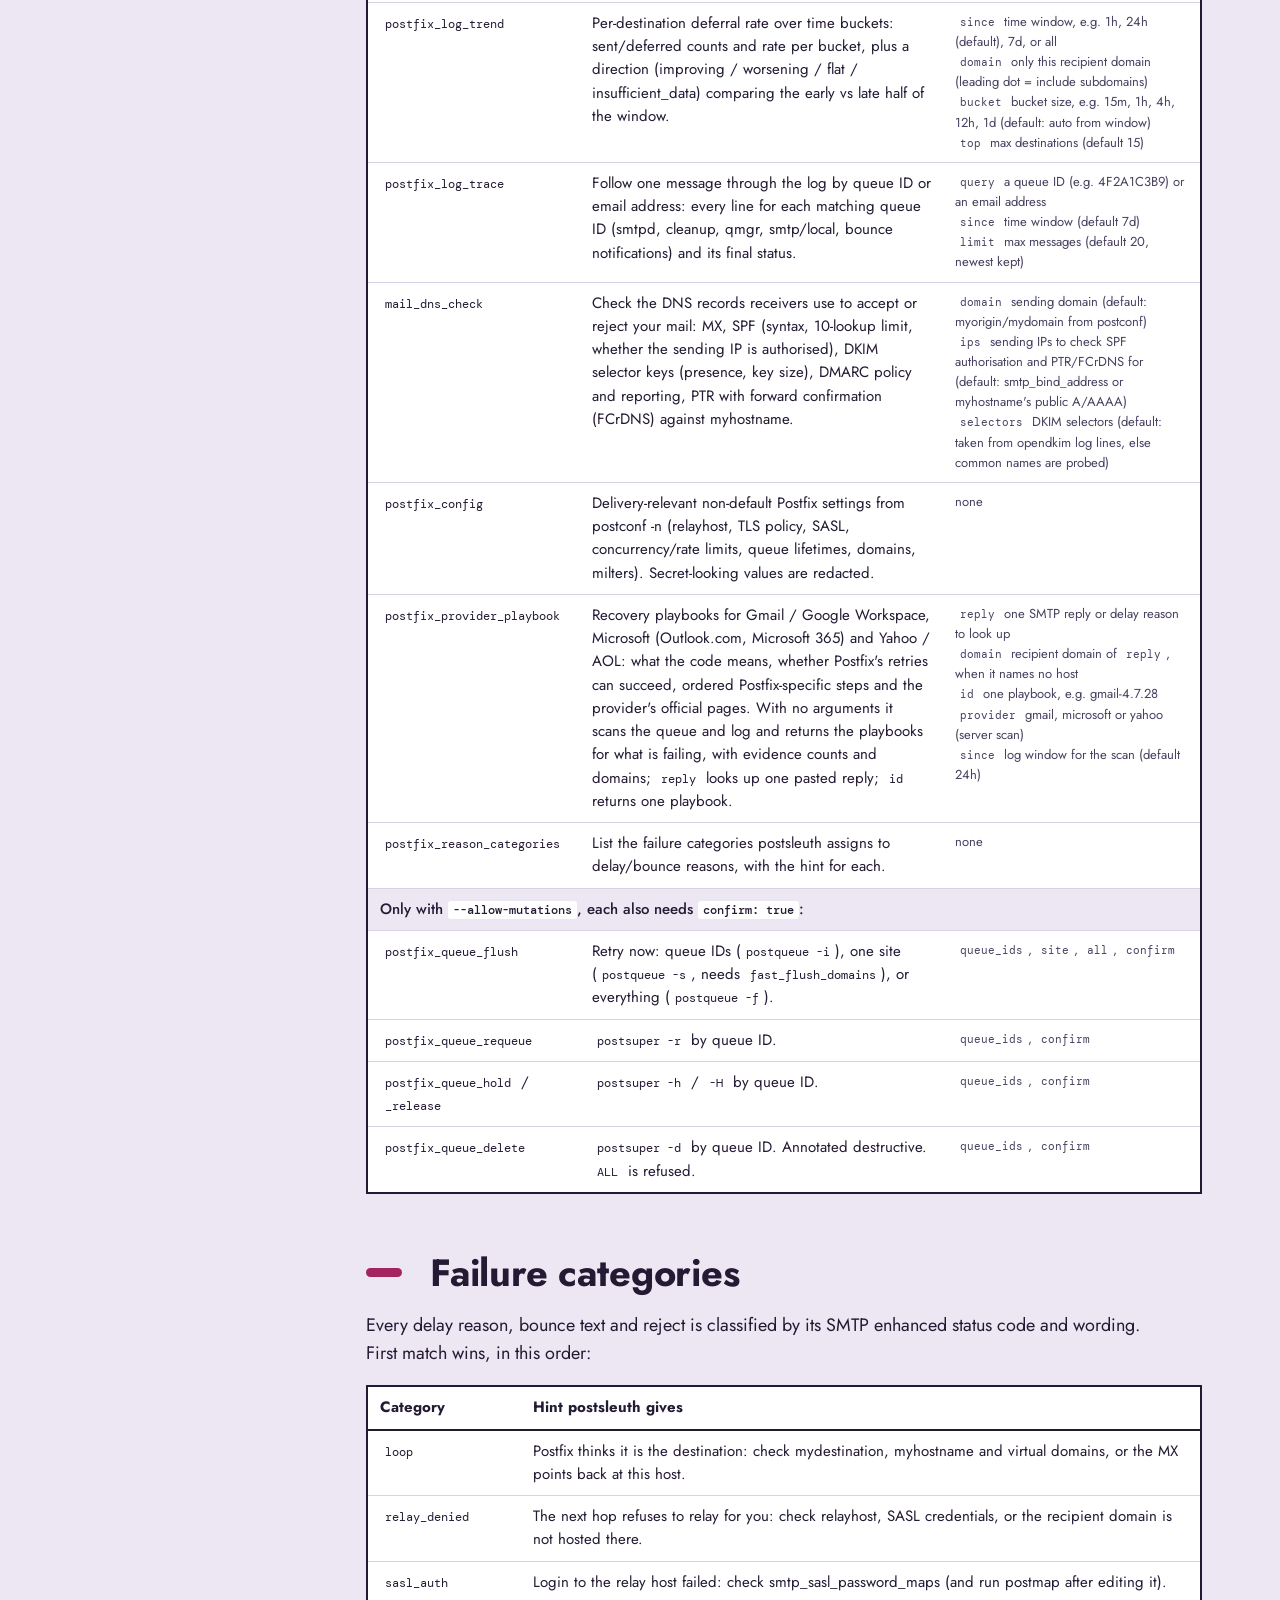
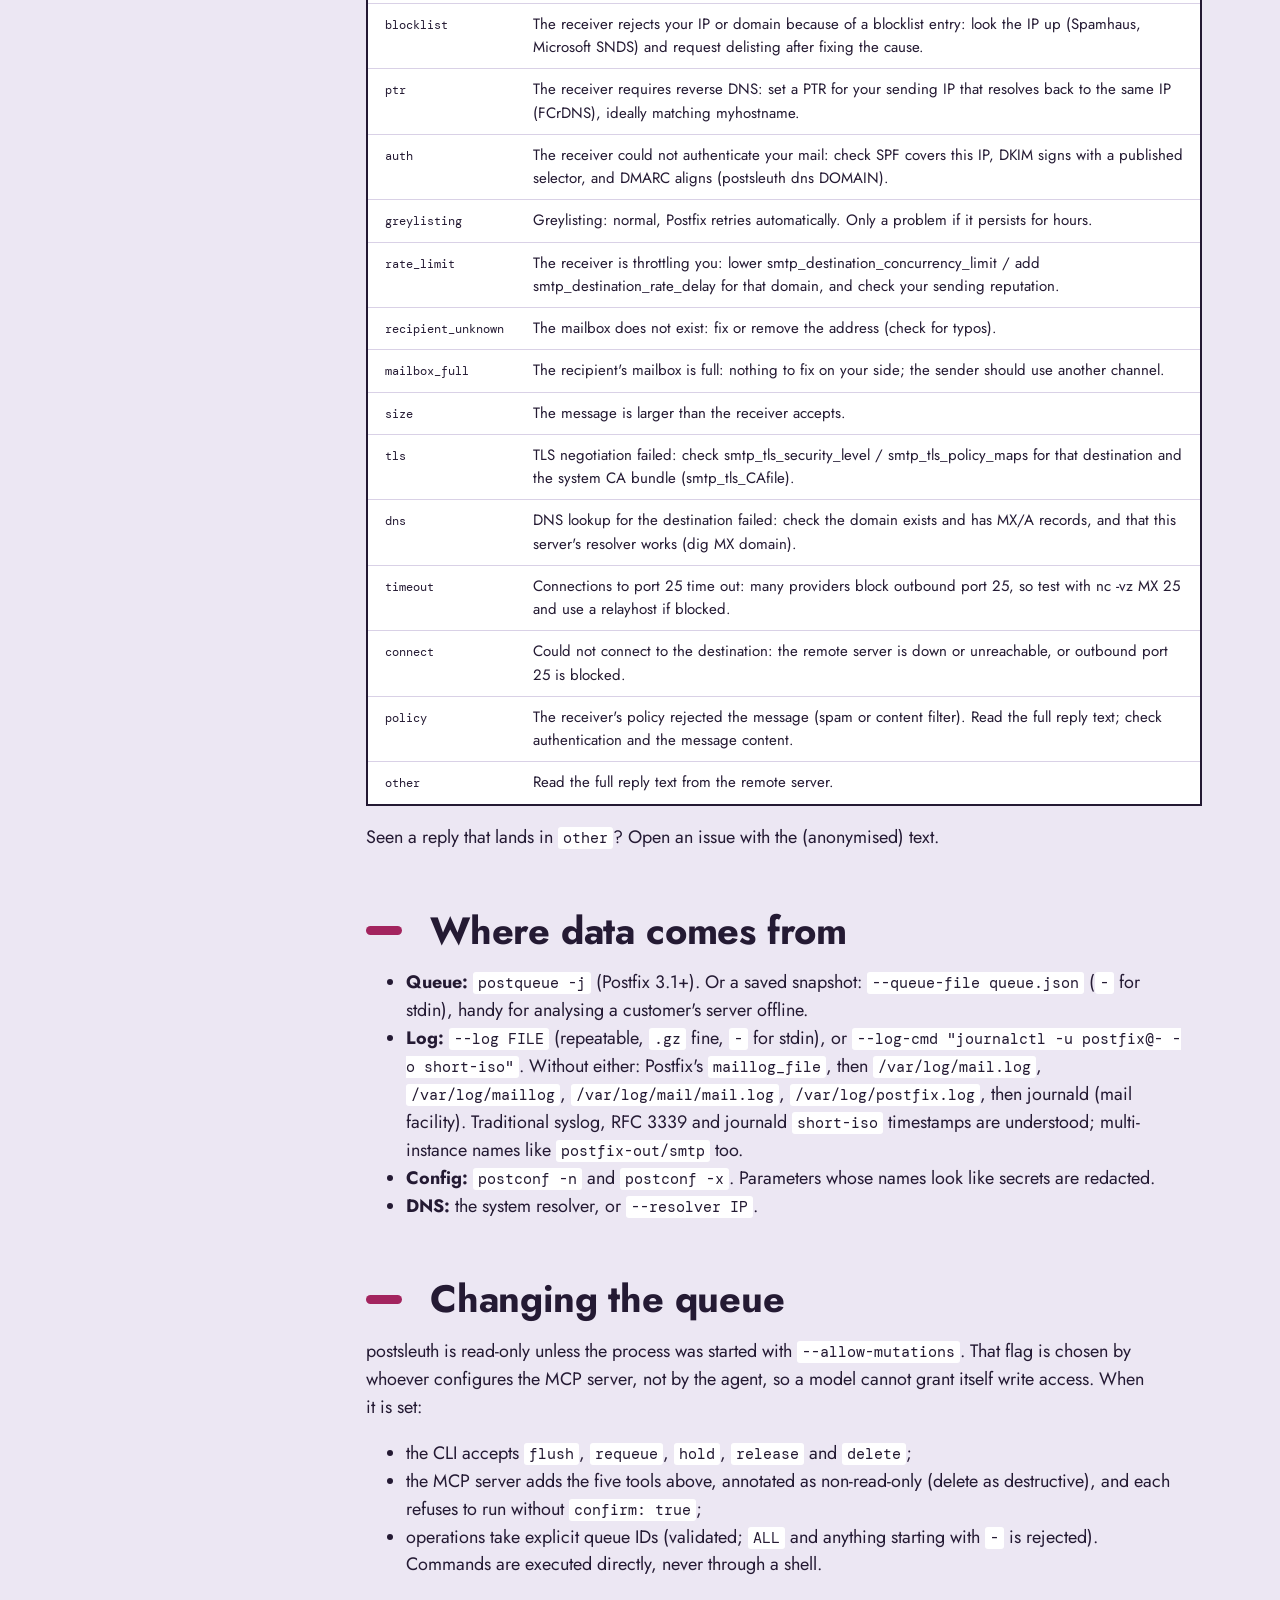
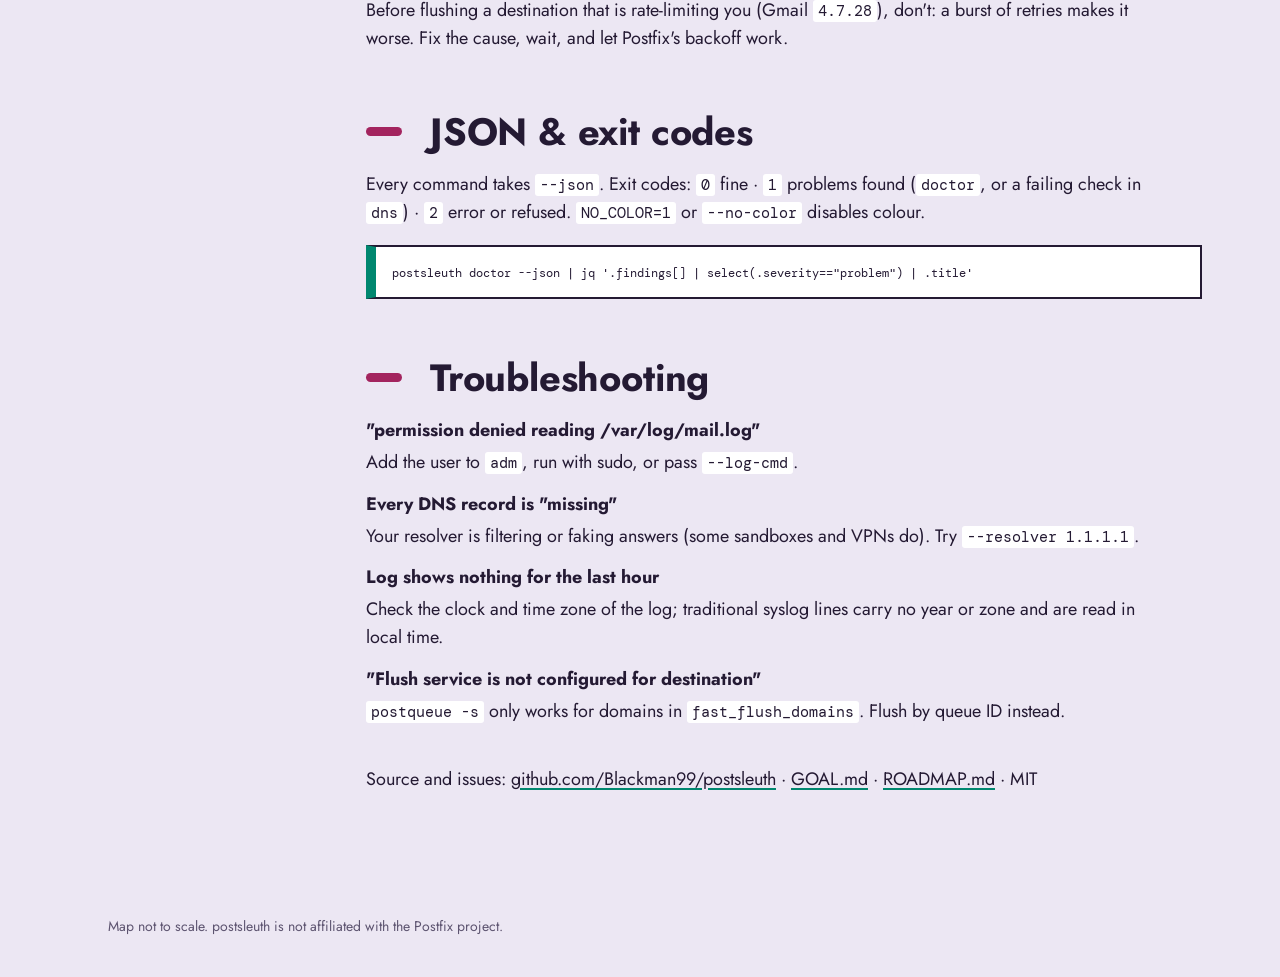
==== commit c991f553: "Provider playbooks for Gmail, Microsoft and Yahoo (postsleuth playbook) When Gmail, Outlook.com / Mi" ====
--- a/site/docs/index.html
+++ b/site/docs/index.html
@@ -1,7 +1,7 @@
 <!doctype html>
 <html lang="en"><head><meta charset="utf-8"><meta name="viewport" content="width=device-width, initial-scale=1">
 <title>postsleuth docs: Postfix queue, log and DNS diagnosis (CLI + MCP)</title>
-<meta name="description" content="postsleuth documentation: install, doctor, queue, qshape, mail log, trace, SPF/DKIM/DMARC/PTR checks, MCP server setup, failure categories, safety model.">
+<meta name="description" content="postsleuth documentation: install, doctor, queue, qshape, mail log, trace, trend, Gmail / Microsoft / Yahoo recovery playbooks, SPF/DKIM/DMARC/PTR checks, MCP server setup, failure categories, safety model.">
 <link rel="canonical" href="https://blackman99.github.io/postsleuth/docs/">
 <link rel="icon" href="https://blackman99.github.io/postsleuth/favicon.svg" type="image/svg+xml">
 <meta property="og:type" content="website"><meta property="og:site_name" content="postsleuth">
@@ -20,7 +20,7 @@
 <div class="docs">
 <nav class="route" aria-label="Contents"><ol>
 <li><a href="#install">Install</a></li><li><a href="#quick">Quick start</a></li><li><a href="#doctor">doctor</a></li><li><a href="#queue">queue &amp; shape</a></li>
-<li><a href="#log">log &amp; trace</a></li><li><a href="#trend">trend</a></li><li><a href="#dns">dns</a></li><li><a href="#mcp">MCP server</a></li><li><a href="#tools">Tool reference</a></li>
+<li><a href="#log">log &amp; trace</a></li><li><a href="#trend">trend</a></li><li><a href="#playbook">playbook</a></li><li><a href="#dns">dns</a></li><li><a href="#mcp">MCP server</a></li><li><a href="#tools">Tool reference</a></li>
 <li><a href="#categories">Failure categories</a></li><li><a href="#sources">Where data comes from</a></li><li><a href="#safety">Changing the queue</a></li><li><a href="#scripts">JSON &amp; exit codes</a></li><li><a href="#faq">Troubleshooting</a></li>
 </ol></nav>
 <main id="content" class="doc">
@@ -37,6 +37,7 @@
 postsleuth shape                  # which destination, since when
 postsleuth log --since 24h        # what happened
 postsleuth trend --domain gmail.com # deferral rate over time
+postsleuth playbook               # Gmail / Microsoft / Yahoo recovery steps
 postsleuth trace bob@example.org  # one message, start to finish
 postsleuth dns example.com --ip 203.0.113.7</code></pre>
 <p>Run it as a user that can read the mail log. On Debian and Ubuntu that is the <code>adm</code> group (<code>sudo usermod -aG adm $USER</code>). <code>postqueue -j</code> is allowed for every user by default (<code>authorized_mailq_users</code>).</p>
@@ -65,6 +66,54 @@
 <h2 id="trend">trend</h2>
 <pre><code>postsleuth trend [--since 1h|24h|7d|all] [--domain gmail.com] [--bucket 15m|1h|4h|12h|1d] [--top 15]</code></pre>
 <p><code>trend</code> buckets sent and deferred attempts by recipient domain over the window (bucket width defaults from <code>--since</code>: 15m for ≤2h, 1h for ≤24h, 4h for ≤3d, …). For each destination it shows the deferral rate per bucket and a direction — <code>improving</code>, <code>worsening</code>, <code>flat</code>, or <code>insufficient_data</code> — by comparing the early half of the window to the late half. Use it to answer "is Gmail getting better?" after you lower concurrency or wait out a rate limit. <code>doctor</code> surfaces worsening high-volume destinations as findings.</p>
+<h2 id="playbook">playbook</h2>
+<pre><code>postsleuth playbook [--since 24h]            # playbooks for what is failing here, from the queue and the log
+postsleuth playbook gmail|microsoft|yahoo    # only one provider
+postsleuth playbook gmail-4.7.28             # one playbook, every step and link
+postsleuth playbook --reply "421-4.7.28 Gmail has detected an unusual rate …" [--domain gmail.com]
+postsleuth playbook --list</code></pre>
+<p>A category says <em>what kind</em> of failure it is. When the receiver is Gmail, Microsoft (Outlook.com, Hotmail, Microsoft 365) or Yahoo/AOL, the reply also names a provider code, and each provider has its own way back: Google's 4.7.28 recovery steps and Postmaster Tools, Microsoft's SNDS, JMRP and delist forms, Yahoo's Sender Hub and Complaint Feedback Loop. <code>playbook</code> recognises the provider from the MX that answered (<code>*.google.com</code>, <code>*.protection.outlook.com</code>, <code>*.yahoodns.net</code>…) or from the reply's own wording, picks the playbook for the code, and prints:</p>
+<ul>
+<li>what the code means and whether Postfix's retries can succeed (<span class="codes">temporary</span>) or are pointless (<span class="codes">permanent</span>);</li>
+<li>how much mail it is costing you: deferred attempts, bounces, queued recipients and the domains affected;</li>
+<li>ordered steps, written for Postfix (for Gmail 4.7.28: stop, then a dedicated <code>gmail</code> transport with <code>gmail_destination_concurrency_limit = 1</code>, then raise it one at a time);</li>
+<li>the provider's own pages for that code.</li>
+</ul>
+<p><code>doctor</code> shows the same playbooks in a compact <code>PLAYBOOK</code> section (the verdict, the evidence and the first step), adds an <code>info</code> finding per playbook with the full steps and links in <code>--json</code>, and <code>queue</code> / <code>log</code> point at the playbook under each matching reason. Playbooks never change anything and postsleuth never contacts the providers: signing in to SNDS or filing a delist request is yours to do.</p>
+<pre><code>PLAYBOOK 2 provider playbooks match what is failing here
+  ! Gmail 4.7.28 · Gmail is rate limiting you: unusual rate of mail
+         temporary (Postfix retries) · 82 deferred attempts · 150 queued · gmail.com, googlemail.com
+      1  Send nothing to Gmail for at least 10 minutes. Don't flush the queue (postqueue -f, postsleuth
+         flush): a burst of retries counts against you.
+         + 5 more steps, 4 official links: postsleuth playbook gmail-4.7.28
+  ✗ Microsoft S3150 · Outlook.com block list: your IP's network is blocked
+         permanent (retrying won't help) · 38 deferred attempts · 14 bounced · 34 queued</code></pre>
+<p>The built-in playbooks (<code>postsleuth playbook --list</code>). Codes are taken from the providers' published error pages; a playbook only cites pages that exist.</p>
+<table class="playbooks"><thead><tr><th>Playbook</th><th>Codes · when</th><th>Official references</th></tr></thead><tbody>
+<tr><td colspan="3" class="sep">Gmail / Google Workspace</td></tr>
+<tr><td><code>gmail-4.7.28</code></td><td><span class="codes">421 4.7.28</span><br>Gmail is rate limiting you: unusual rate of mail</td><td class="refs"><a href="https://support.google.com/mail/answer/81126">Email sender guidelines</a><br><a href="https://support.google.com/a/answer/3726730">Gmail SMTP errors and codes</a><br><a href="https://postmaster.google.com/">Postmaster Tools (sign in)</a><br><a href="https://support.google.com/mail/answer/9981691">Set up Postmaster Tools</a></td></tr>
+<tr><td><code>gmail-auth</code></td><td><span class="codes">4.7.26 / 5.7.26, 5.7.27, 5.7.30, 5.7.32, 5.7.40</span><br>Gmail: mail failed SPF, DKIM or DMARC checks</td><td class="refs"><a href="https://support.google.com/mail/answer/81126">Email sender guidelines</a><br><a href="https://support.google.com/a/answer/3726730">Gmail SMTP errors and codes</a><br><a href="https://support.google.com/a/answer/14229414">Email sender guidelines FAQ</a></td></tr>
+<tr><td><code>gmail-ptr</code></td><td><span class="codes">421 4.7.0, 451 4.7.23, 550 5.7.25, 550 5.7.1 (IPv6)</span><br>Gmail: reverse DNS (PTR) missing or not forward-confirmed</td><td class="refs"><a href="https://support.google.com/mail/answer/81126">Email sender guidelines</a><br><a href="https://support.google.com/a/answer/3726730">Gmail SMTP errors and codes</a></td></tr>
+<tr><td><code>gmail-tls</code></td><td><span class="codes">421 4.7.29 / 550 5.7.29, 421 4.7.0 (TLS required)</span><br>Gmail: mail must be sent over TLS</td><td class="refs"><a href="https://support.google.com/mail/answer/81126">Email sender guidelines</a><br><a href="https://support.google.com/a/answer/3726730">Gmail SMTP errors and codes</a></td></tr>
+<tr><td><code>gmail-reputation</code></td><td><span class="codes">421 4.7.0, 550 5.7.1, 550 5.7.28</span><br>Gmail: blocked for low reputation or unsolicited mail</td><td class="refs"><a href="https://support.google.com/mail/answer/188131">How Gmail blocks messages</a><br><a href="https://postmaster.google.com/">Postmaster Tools (sign in)</a><br><a href="https://support.google.com/mail/answer/81126">Email sender guidelines</a><br><a href="https://support.google.com/mail/troubleshooter/2696779">Troubleshooting for senders</a><br><a href="https://support.google.com/mail/contact/gmail_bulk_sender_escalation">Sender contact form (mitigation)</a></td></tr>
+<tr><td><code>gmail-relay-required</code></td><td><span class="codes">550 5.7.1</span><br>Gmail: this IP may not send mail directly</td><td class="refs"><a href="https://support.google.com/a/answer/3726730">Gmail SMTP errors and codes</a><br><a href="https://support.google.com/mail/answer/81126">Email sender guidelines</a></td></tr>
+<tr><td colspan="3" class="sep">Microsoft (Outlook.com / Microsoft 365)</td></tr>
+<tr><td><code>microsoft-s3150</code></td><td><span class="codes">550 5.7.1 (S3150 / S3140)</span><br>Outlook.com block list: your IP&#x27;s network is blocked</td><td class="refs"><a href="https://substrate.office.com/ip-domain-management-snds/Postmaster/Troubleshooting">Postmaster: troubleshooting, codes</a><br><a href="https://substrate.office.com/ip-domain-management-snds/SNDS">SNDS: IP status and data (sign in)</a><br><a href="https://substrate.office.com/ip-domain-management-snds/SNDS/Jmrp">JMRP: junk reports (in SNDS)</a><br><a href="https://olcsupport.office.com/">Outlook.com sender support form</a></td></tr>
+<tr><td><code>microsoft-banned-ip</code></td><td><span class="codes">550 5.7.606-649</span><br>Microsoft 365: banned sending IP</td><td class="refs"><a href="https://learn.microsoft.com/en-us/defender-office-365/external-senders-use-the-delist-portal-to-unblock-yourself">Delist portal guide, fix 5.7.511</a><br><a href="https://sender.office.com/">Anti-Spam IP Delist Portal</a></td></tr>
+<tr><td><code>microsoft-5.7.511</code></td><td><span class="codes">550 5.7.511</span><br>Microsoft 365: banned sender (needs a manual review)</td><td class="refs"><a href="https://learn.microsoft.com/en-us/defender-office-365/external-senders-use-the-delist-portal-to-unblock-yourself">Delist portal guide, fix 5.7.511</a></td></tr>
+<tr><td><code>microsoft-rate-limit</code></td><td><span class="codes">451 4.7.650, 421 RP-001 / RP-002 / RP-003</span><br>Outlook.com is rate limiting you because of IP reputation</td><td class="refs"><a href="https://substrate.office.com/ip-domain-management-snds/Postmaster/Troubleshooting">Postmaster: troubleshooting, codes</a><br><a href="https://substrate.office.com/ip-domain-management-snds/SNDS">SNDS: IP status and data (sign in)</a><br><a href="https://substrate.office.com/ip-domain-management-snds/SNDS/Jmrp">JMRP: junk reports (in SNDS)</a><br><a href="https://olcsupport.office.com/">Outlook.com sender support form</a></td></tr>
+<tr><td><code>microsoft-policy</code></td><td><span class="codes">550 SC-001..004, DY-001/002, OU-001/002</span><br>Outlook.com rejected the mail for policy reasons</td><td class="refs"><a href="https://substrate.office.com/ip-domain-management-snds/Postmaster/Troubleshooting">Postmaster: troubleshooting, codes</a><br><a href="https://substrate.office.com/ip-domain-management-snds/SNDS">SNDS: IP status and data (sign in)</a><br><a href="https://substrate.office.com/ip-domain-management-snds/SNDS/Jmrp">JMRP: junk reports (in SNDS)</a><br><a href="https://olcsupport.office.com/">Outlook.com sender support form</a></td></tr>
+<tr><td><code>microsoft-5.7.515</code></td><td><span class="codes">550 5.7.515</span><br>Outlook.com: high-volume sender authentication required</td><td class="refs"><a href="https://substrate.office.com/ip-domain-management-snds/Postmaster/Troubleshooting">Postmaster: troubleshooting, codes</a><br><a href="https://substrate.office.com/ip-domain-management-snds/Postmaster/Policies">Postmaster: policies and guidelines</a></td></tr>
+<tr><td><code>microsoft-exo-relay</code></td><td><span class="codes">550 5.7.705 / 5.7.708 / 5.7.750</span><br>Exchange Online refused mail relayed through a Microsoft 365 tenant</td><td class="refs"><a href="https://learn.microsoft.com/en-us/troubleshoot/exchange/email-delivery/ndr/fix-error-codes-550-5-7-703-550-5-7-705-550-5-7-708-550-5-7-750">Fix NDR 5.7.705, 5.7.708, 5.7.750</a></td></tr>
+<tr><td colspan="3" class="sep">Yahoo / AOL</td></tr>
+<tr><td><code>yahoo-tss09</code></td><td><span class="codes">[TSS09]</span><br>Yahoo: IP permanently deferred</td><td class="refs"><a href="https://senders.yahooinc.com/smtp-error-codes/#ts-errors">SMTP error codes: TS* deferrals</a><br><a href="https://senders.yahooinc.com/complaint-feedback-loop/">Complaint Feedback Loop (CFL)</a><br><a href="https://senders.yahooinc.com/best-practices/">Sender requirements</a><br><a href="https://senders.yahooinc.com/contact/">Sender support request</a></td></tr>
+<tr><td><code>yahoo-deferred</code></td><td><span class="codes">421 4.7.0 [TSS04] and other [TS*]</span><br>Yahoo is deferring your mail (complaints, volume or reputation)</td><td class="refs"><a href="https://senders.yahooinc.com/smtp-error-codes/#ts-errors">SMTP error codes: TS* deferrals</a><br><a href="https://senders.yahooinc.com/best-practices/">Sender requirements</a><br><a href="https://senders.yahooinc.com/complaint-feedback-loop/">Complaint Feedback Loop (CFL)</a><br><a href="https://senders.yahooinc.com/contact/">Sender support request</a></td></tr>
+<tr><td><code>yahoo-blocklist</code></td><td><span class="codes">553 5.7.1 [BL21] / [BL23]</span><br>Yahoo refuses your IP because of a blocklist</td><td class="refs"><a href="https://senders.yahooinc.com/smtp-error-codes/#5xx">SMTP error codes: 5xx errors</a><br><a href="https://www.spamhaus.org/">Spamhaus (IP lookup)</a><br><a href="https://senders.yahooinc.com/contact/">Sender support request</a></td></tr>
+<tr><td><code>yahoo-auth</code></td><td><span class="codes">550 5.7.9 / 554 5.7.9 (authentication)</span><br>Yahoo: mail failed authentication</td><td class="refs"><a href="https://senders.yahooinc.com/smtp-error-codes/#authentication-failures">SMTP error codes: authentication</a><br><a href="https://senders.yahooinc.com/best-practices/">Sender requirements</a></td></tr>
+<tr><td><code>yahoo-policy</code></td><td><span class="codes">554 5.7.9, [PH*]</span><br>Yahoo rejected the message for policy reasons</td><td class="refs"><a href="https://senders.yahooinc.com/smtp-error-codes/#ph-errors">SMTP error codes: content, policy</a><br><a href="https://senders.yahooinc.com/smtp-error-codes/#5xx">SMTP error codes: 5xx errors</a><br><a href="https://senders.yahooinc.com/best-practices/">Sender requirements</a><br><a href="https://senders.yahooinc.com/contact/">Sender support request</a></td></tr>
+</tbody></table>
+<p>Got a Gmail, Microsoft or Yahoo reply that finds no playbook? <code>postsleuth playbook --reply "…"</code> tells you; open an issue with the anonymised text.</p>
+
 <h2 id="dns">dns</h2>
 <pre><code>postsleuth dns [DOMAIN] [--ip 203.0.113.7] [--selector mail] [--helo mail.example.com] [--resolver 1.1.1.1]</code></pre>
 <table><thead><tr><th>Check</th><th>What fails it</th></tr></thead><tbody>
@@ -88,7 +137,7 @@
 <pre><code>{"mcpServers": {"postsleuth": {"command": "postsleuth",
   "args": ["mcp", "--wrap", "docker exec -i mailserver"]}}}</code></pre>
 <p><code>--wrap</code> prefixes every Postfix command, and also reads the container's log (<code>maillog_file</code>, <code>/var/log/mail.log</code>, <code>/var/log/mail/mail.log</code>…) through it. For mailcow, the Postfix container is usually <code>mailcowdockerized-postfix-mailcow-1</code>, and the log is easiest via <code>--log-cmd "docker logs mailcowdockerized-postfix-mailcow-1"</code>.</p>
-<p>Prompts that work well: "Why is mail to Gmail stuck?", "Which sender filled the deferred queue today?", "Did bob@example.org's message arrive?", "Is our SPF/DKIM/DMARC set up right for this IP?"</p>
+<p>Prompts that work well: "Why is mail to Gmail stuck?", "Outlook says S3150, what do I do?", "Which sender filled the deferred queue today?", "Did bob@example.org's message arrive?", "Is our SPF/DKIM/DMARC set up right for this IP?"</p>
 
 <h2 id="tools">Tool reference</h2>
 <p>Each tool returns structured JSON (with an output schema) plus the same JSON as text.</p>
@@ -102,6 +151,7 @@
 <tr><td><code>postfix_log_trace</code></td><td>Follow one message through the log by queue ID or email address: every line for each matching queue ID (smtpd, cleanup, qmgr, smtp/local, bounce notifications) and its final status.</td><td class='args'><code>query</code> a queue ID (e.g. 4F2A1C3B9) or an email address<br><code>since</code> time window (default 7d)<br><code>limit</code> max messages (default 20, newest kept)</td></tr>
 <tr><td><code>mail_dns_check</code></td><td>Check the DNS records receivers use to accept or reject your mail: MX, SPF (syntax, 10-lookup limit, whether the sending IP is authorised), DKIM selector keys (presence, key size), DMARC policy and reporting, PTR with forward confirmation (FCrDNS) against myhostname.</td><td class='args'><code>domain</code> sending domain (default: myorigin/mydomain from postconf)<br><code>ips</code> sending IPs to check SPF authorisation and PTR/FCrDNS for (default: smtp_bind_address or myhostname&#x27;s public A/AAAA)<br><code>selectors</code> DKIM selectors (default: taken from opendkim log lines, else common names are probed)</td></tr>
 <tr><td><code>postfix_config</code></td><td>Delivery-relevant non-default Postfix settings from postconf -n (relayhost, TLS policy, SASL, concurrency/rate limits, queue lifetimes, domains, milters). Secret-looking values are redacted.</td><td class='args'>none</td></tr>
+<tr><td><code>postfix_provider_playbook</code></td><td>Recovery playbooks for Gmail / Google Workspace, Microsoft (Outlook.com, Microsoft 365) and Yahoo / AOL: what the code means, whether Postfix's retries can succeed, ordered Postfix-specific steps and the provider's official pages. With no arguments it scans the queue and log and returns the playbooks for what is failing, with evidence counts and domains; <code>reply</code> looks up one pasted reply; <code>id</code> returns one playbook.</td><td class='args'><code>reply</code> one SMTP reply or delay reason to look up<br><code>domain</code> recipient domain of <code>reply</code>, when it names no host<br><code>id</code> one playbook, e.g. gmail-4.7.28<br><code>provider</code> gmail, microsoft or yahoo (server scan)<br><code>since</code> log window for the scan (default 24h)</td></tr>
 <tr><td><code>postfix_reason_categories</code></td><td>List the failure categories postsleuth assigns to delay/bounce reasons, with the hint for each.</td><td class='args'>none</td></tr>
 <tr><td colspan="3" class="sep">Only with <code>--allow-mutations</code>, each also needs <code>confirm: true</code>:</td></tr>
 <tr><td><code>postfix_queue_flush</code></td><td>Retry now: queue IDs (<code>postqueue -i</code>), one site (<code>postqueue -s</code>, needs <code>fast_flush_domains</code>), or everything (<code>postqueue -f</code>).</td><td class="args"><code>queue_ids</code>, <code>site</code>, <code>all</code>, <code>confirm</code></td></tr>
--- a/site/style.css
+++ b/site/style.css
@@ -67,19 +67,58 @@
 .board li>.why{grid-column:4}
 .board li>.next::before{content:"→ ";color:var(--jade);font-weight:700}
 
+/* ---------- connections: provider playbooks ---------- */
+.conn{display:grid;grid-template-columns:minmax(270px,350px) minmax(0,1fr);background:#fff;border:2px solid var(--ink)}
+.conn-sign{border-right:2px solid var(--ink);display:flex;flex-direction:column}
+.conn-head{margin:0;padding:10px 18px;background:var(--ink);color:#fff;font:700 15px Jost,sans-serif;letter-spacing:.14em;text-transform:uppercase}
+.conn-tabs{display:flex;flex-direction:column}
+.conn-tabs button{display:grid;grid-template-columns:38px 1fr;grid-template-rows:auto auto;column-gap:14px;align-items:center;text-align:left;font:inherit;color:inherit;background:#fff;border:0;border-bottom:1px solid var(--line);padding:14px 18px 14px 22px;cursor:pointer;position:relative}
+.conn-tabs button::before{content:"";position:absolute;left:0;top:0;bottom:0;width:8px;background:transparent;transition:background .2s}
+.conn-tabs button[aria-selected=true]{background:var(--panel)}
+.conn-tabs button[aria-selected=true]::before{background:var(--lc)}
+.conn-tabs button:hover{background:var(--panel)}
+.conn-tabs button:focus-visible{outline:3px solid var(--jade);outline-offset:-3px}
+.rd{grid-row:1/3;position:relative;width:30px;height:30px;border-radius:50%;border:6px solid var(--lc);box-sizing:border-box}
+.rd::after{content:"";position:absolute;left:-8px;right:-8px;top:50%;height:7px;margin-top:-3.5px;background:var(--ink);border-radius:1px}
+.cx-ink .rd::after{background:var(--mul)}
+.op{font-weight:700;font-size:19px;line-height:1.2}
+.op code{display:block;font-size:13px;font-weight:500;color:var(--lc);margin-top:2px}
+.cx-ink .op code{color:var(--ink)}
+.conn-tabs em{font-style:normal;font-weight:700;font-size:13px;text-transform:uppercase;letter-spacing:.06em;color:#5c566e;grid-column:2;margin-top:4px}
+.cx-mul{--lc:var(--mul)}.cx-ink{--lc:var(--ink)}.cx-slate{--lc:var(--slate)}
+.conn-more{margin:auto 0 0;padding:14px 18px;font-size:14px;color:#4a4060;border-top:1px solid var(--line)}
+.conn-notices{min-width:0}
+.notice{padding:22px 28px 20px}
+.conn.js .notice[hidden]{display:none}
+.notice header{display:grid;grid-template-columns:1fr auto;column-gap:16px;align-items:baseline;border-bottom:2px solid var(--ink);padding-bottom:12px;margin-bottom:6px}
+.n-code{margin:0;font:500 13px "DM Mono",monospace;color:#5d5470;grid-column:1/3}
+.notice h3{margin:2px 0 0;font:700 clamp(21px,2vw,26px)/1.15 Jost,sans-serif}
+.n-kind{margin:0;font:500 13px "DM Mono",monospace;padding:3px 10px;border-radius:12px;white-space:nowrap}
+.n-kind.temp{border:2px solid var(--jade);color:#006b58}
+.n-kind.perm{background:var(--mul);color:#fff;border:2px solid var(--mul)}
+.n-steps{list-style:none;counter-reset:st;margin:0;padding:6px 0 0 54px;position:relative}
+.n-steps::before{content:"";position:absolute;left:17px;top:22px;bottom:22px;width:8px;border-radius:4px;background:var(--lc)}
+.n-steps li{counter-increment:st;position:relative;padding:10px 0;font-size:16px;line-height:1.45;max-width:640px}
+.n-steps li::before{content:counter(st);position:absolute;left:-49px;top:8px;width:26px;height:26px;border-radius:50%;background:#fff;border:4px solid var(--ink);font:500 13px/26px "DM Mono",monospace;text-align:center;transition:background .25s,color .25s,transform .25s}
+.n-steps li.lit::before{background:var(--lc);color:#fff;transform:scale(1.08)}
+.n-steps code{font-size:13px;background:var(--panel);padding:1px 5px;border-radius:3px}
+.n-train{position:absolute;left:15px;top:0;width:12px;height:26px;border-radius:6px;background:#fff;border:3px solid var(--ink);box-sizing:border-box;opacity:0;transition:opacity .4s}
+.n-refs{margin:10px 0 0;padding-top:12px;border-top:1px solid var(--line);font-size:15px}
+.n-refs a{text-decoration-color:var(--lc);text-underline-offset:3px}
+
 /* ---------- strip maps ---------- */
 .strip{position:relative;max-width:1180px;margin:10px auto 0;padding:0 20px}
 .strip-svg{display:block;width:100%;height:40px;overflow:visible}
 .sl{stroke-width:10;stroke-linecap:round;fill:none}
 .strain{fill:var(--ink);stroke:#fff;stroke-width:2;opacity:0}
-.stops{list-style:none;margin:-30px 0 0;padding:0;display:grid;grid-template-columns:repeat(6,minmax(0,1fr))}
+.stops{list-style:none;margin:-30px 0 0;padding:0;display:grid;grid-template-columns:repeat(7,minmax(0,1fr))}
 .stops li{padding:0 14px 0 0;text-align:left}
 .stops .dot{display:block;width:22px;height:22px;border-radius:50%;background:#fff;border:4px solid var(--ink);margin:0 0 14px 4px;transition:background .25s,transform .25s}
 .stops li.lit .dot{background:var(--jade);transform:scale(1.15)}
 .stops b{display:block;font-size:22px;font-weight:700}
 .stops code{display:block;margin:2px 0 8px;color:var(--jade);font-weight:500}
 .stops p{margin:0;font-size:16px;line-height:1.45}
-.stops.tools{grid-template-columns:repeat(9,minmax(0,1fr))}
+.stops.tools{grid-template-columns:repeat(10,minmax(0,1fr))}
 .stops.tools li{height:150px}
 .stops.tools b{font:500 14px "DM Mono",monospace;display:inline-block;white-space:nowrap;transform:rotate(38deg);transform-origin:0 0;margin-left:14px}
 
@@ -141,6 +180,17 @@
   .stops.tools{grid-template-columns:1fr}
   .stops.tools b{writing-mode:horizontal-tb;transform:none;height:auto;margin:0}
   .two,.cfgs{grid-template-columns:1fr;gap:24px}
+  .conn{grid-template-columns:1fr}
+  .conn-sign{border-right:0;border-bottom:2px solid var(--ink)}
+  .notice{padding:18px 16px}
+  .notice header{grid-template-columns:1fr}
+  .n-code{grid-column:auto}
+  .n-steps code{overflow-wrap:anywhere}
+  .n-kind{justify-self:start;margin-top:8px}
+  .n-steps{padding-left:46px}
+  .n-steps li::before{left:-45px}
+  .n-steps::before{left:13px}
+  .n-train{left:11px}
   section{padding-top:56px}
 }
 @media (prefers-reduced-motion:reduce){
--- a/site/docs/docs.css
+++ b/site/docs/docs.css
@@ -19,6 +19,10 @@
 .doc th,.doc td{text-align:left;vertical-align:top;padding:9px 12px;border-bottom:1px solid var(--line)}
 .doc th{font-weight:700;border-bottom:2px solid var(--ink)}
 .doc td.args{font-size:13px;color:#4a4060;min-width:220px}
+.doc .codes{font-family:"DM Mono",monospace;font-size:13px;color:var(--mul);white-space:normal}
+.doc table.playbooks td:first-child{white-space:nowrap}
+.doc td.refs{font-size:13px;line-height:1.55;min-width:230px}
+.doc td.refs a{color:var(--ink);text-decoration-color:var(--jade);text-underline-offset:3px}
 .doc td.sep{background:var(--mist);font-weight:500}
 .doc dt{font-weight:700;margin-top:14px}
 .doc dd{margin:4px 0 0 0}
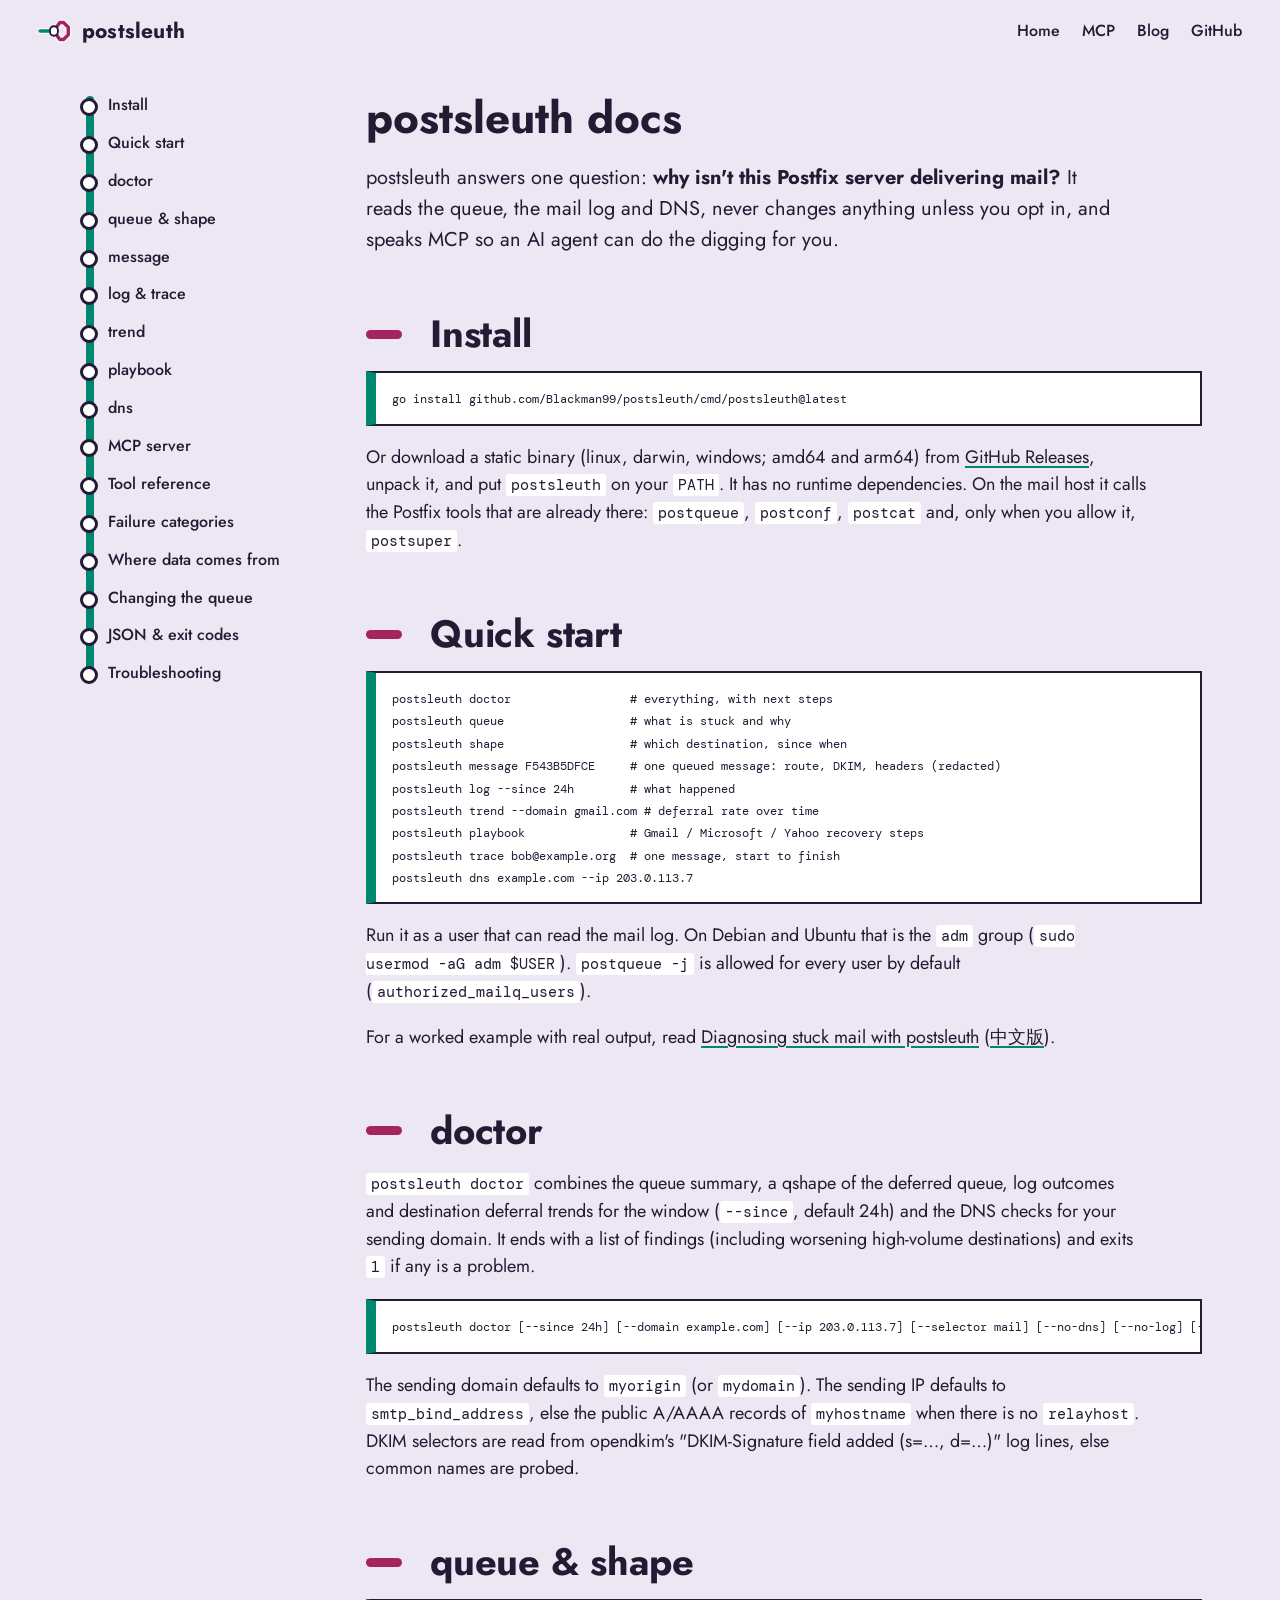
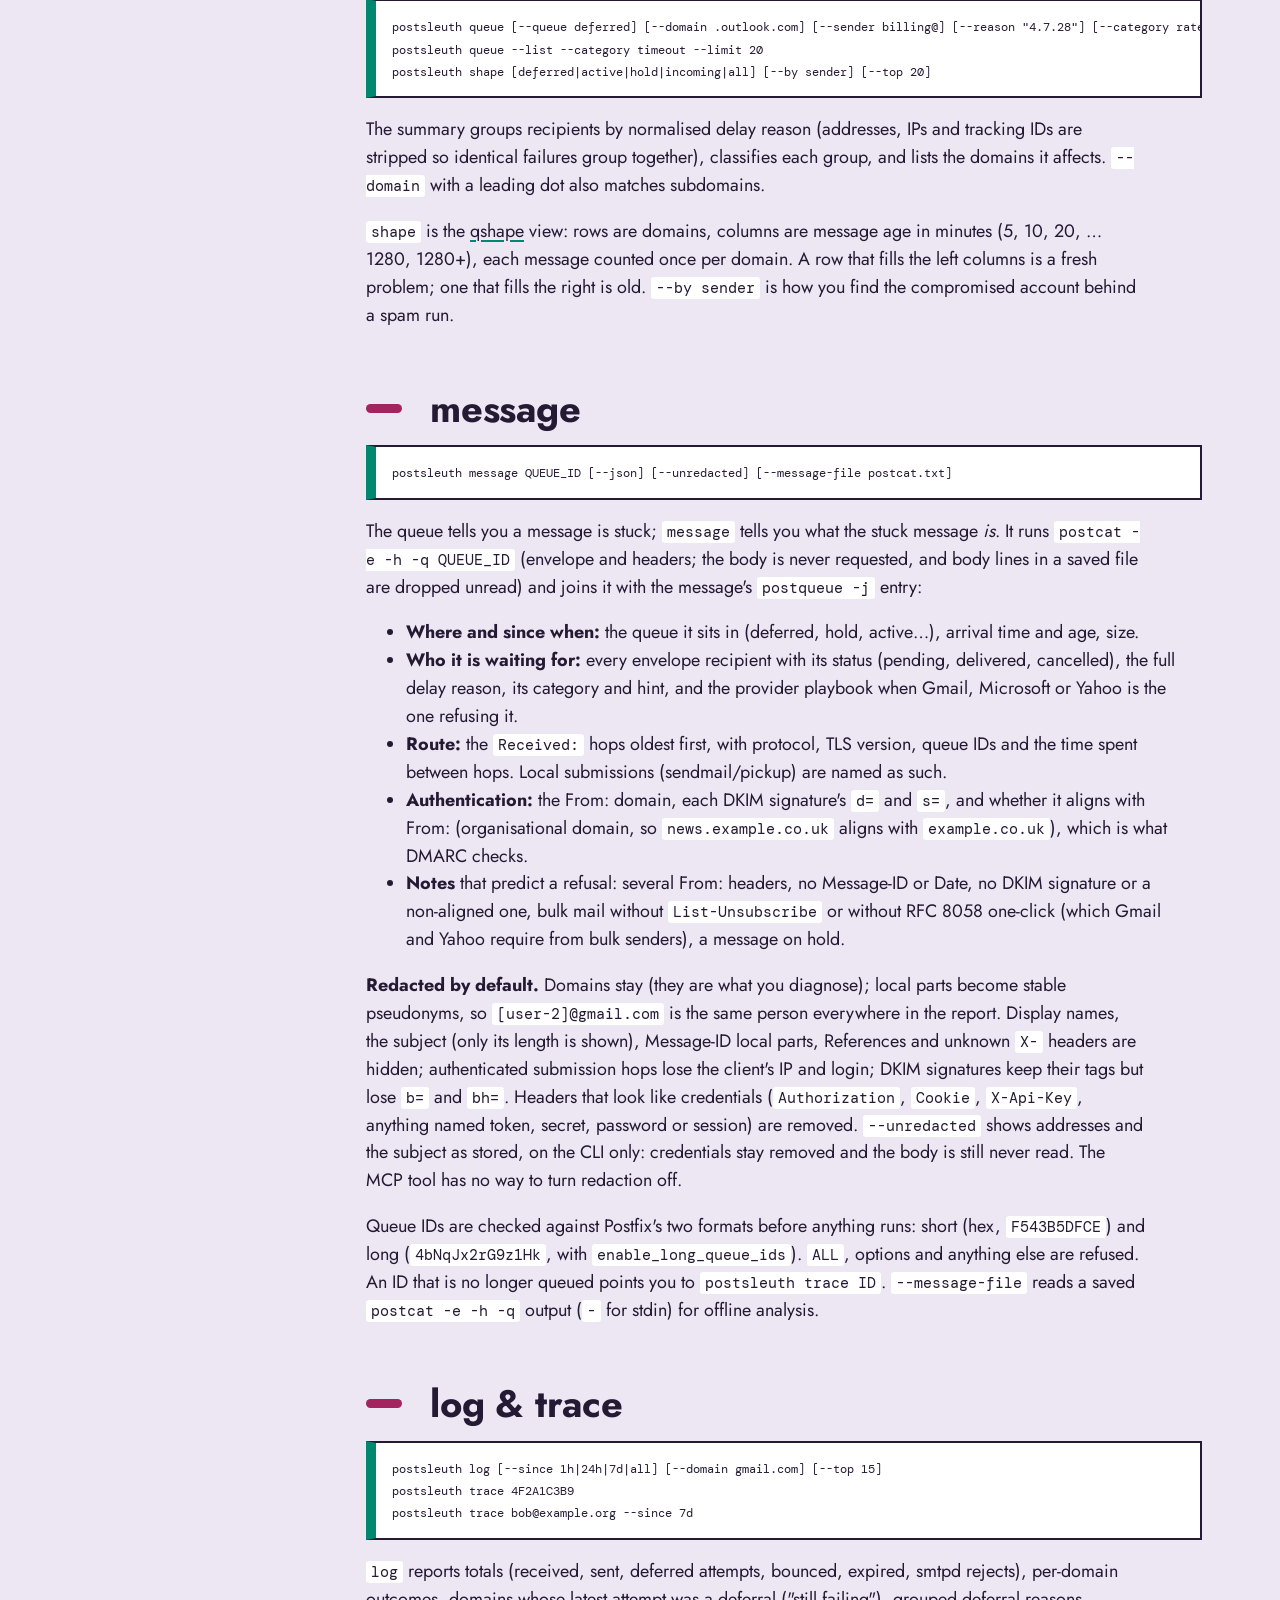
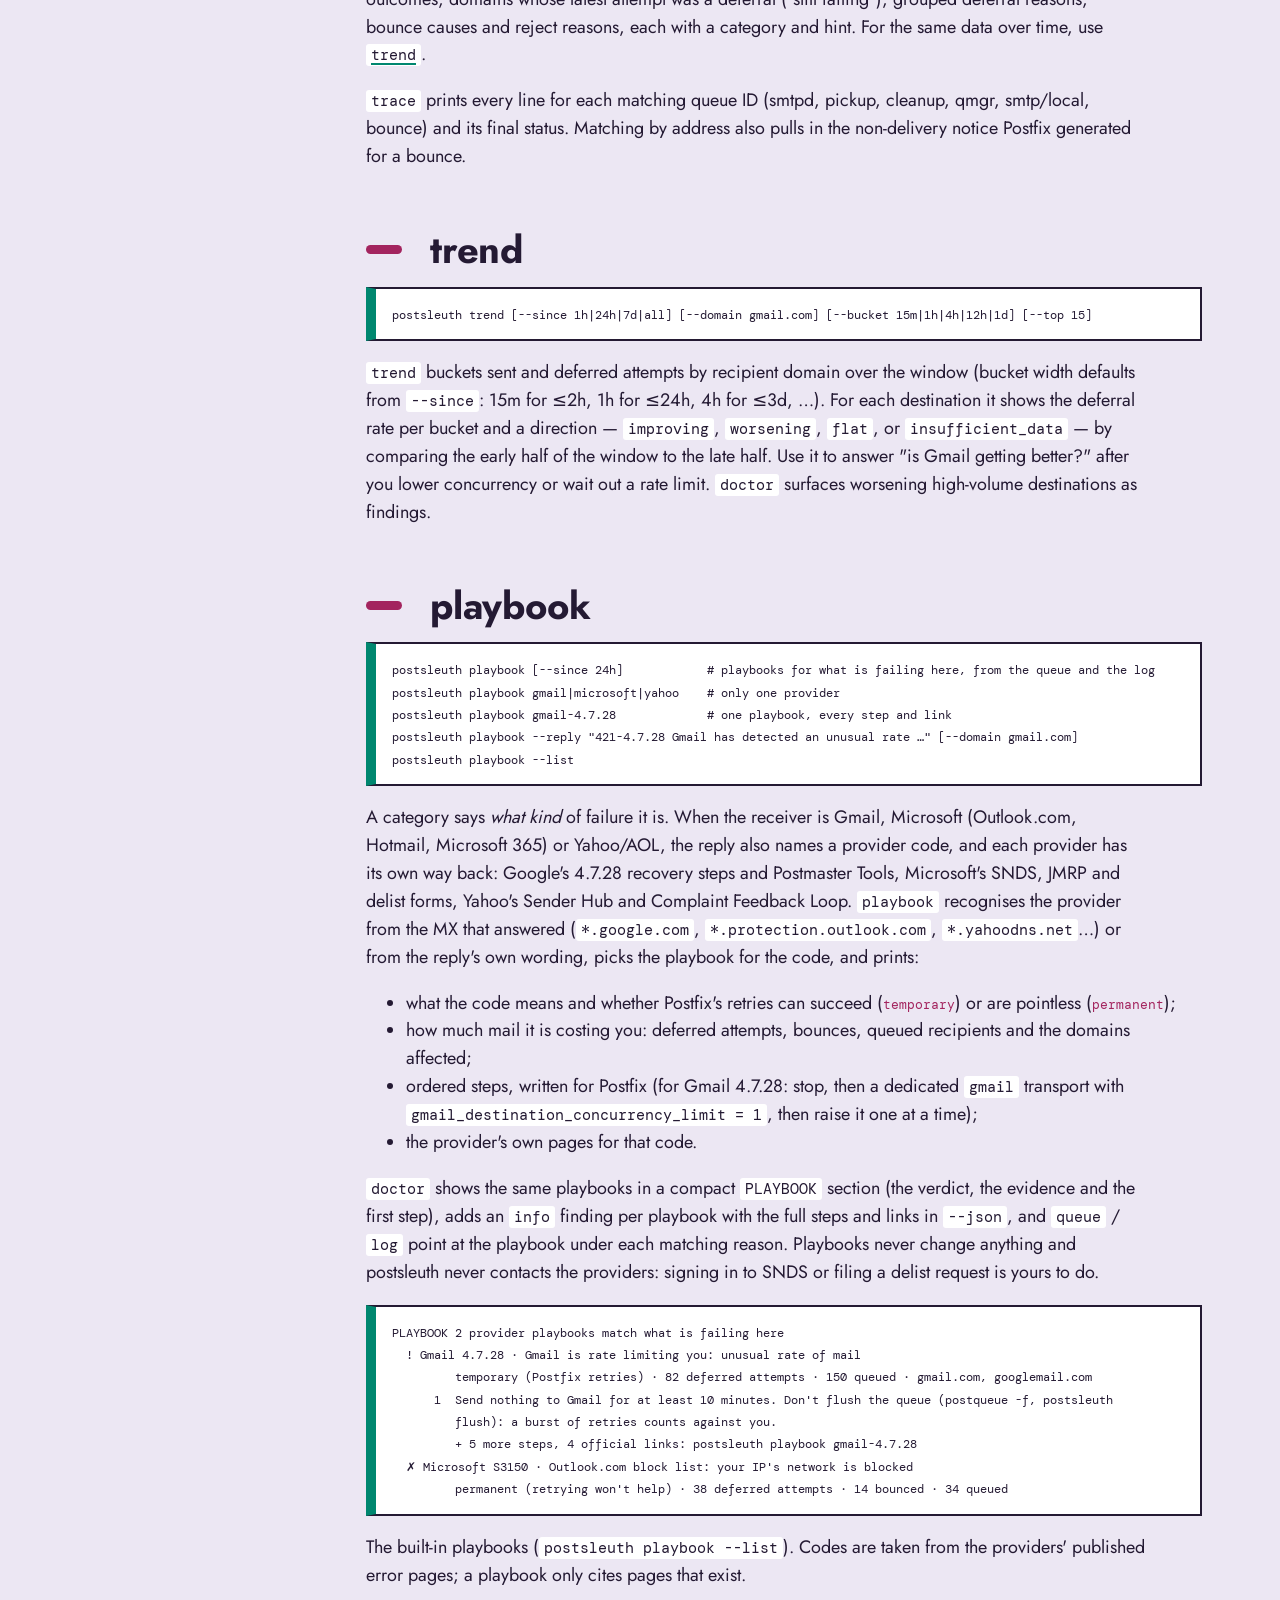
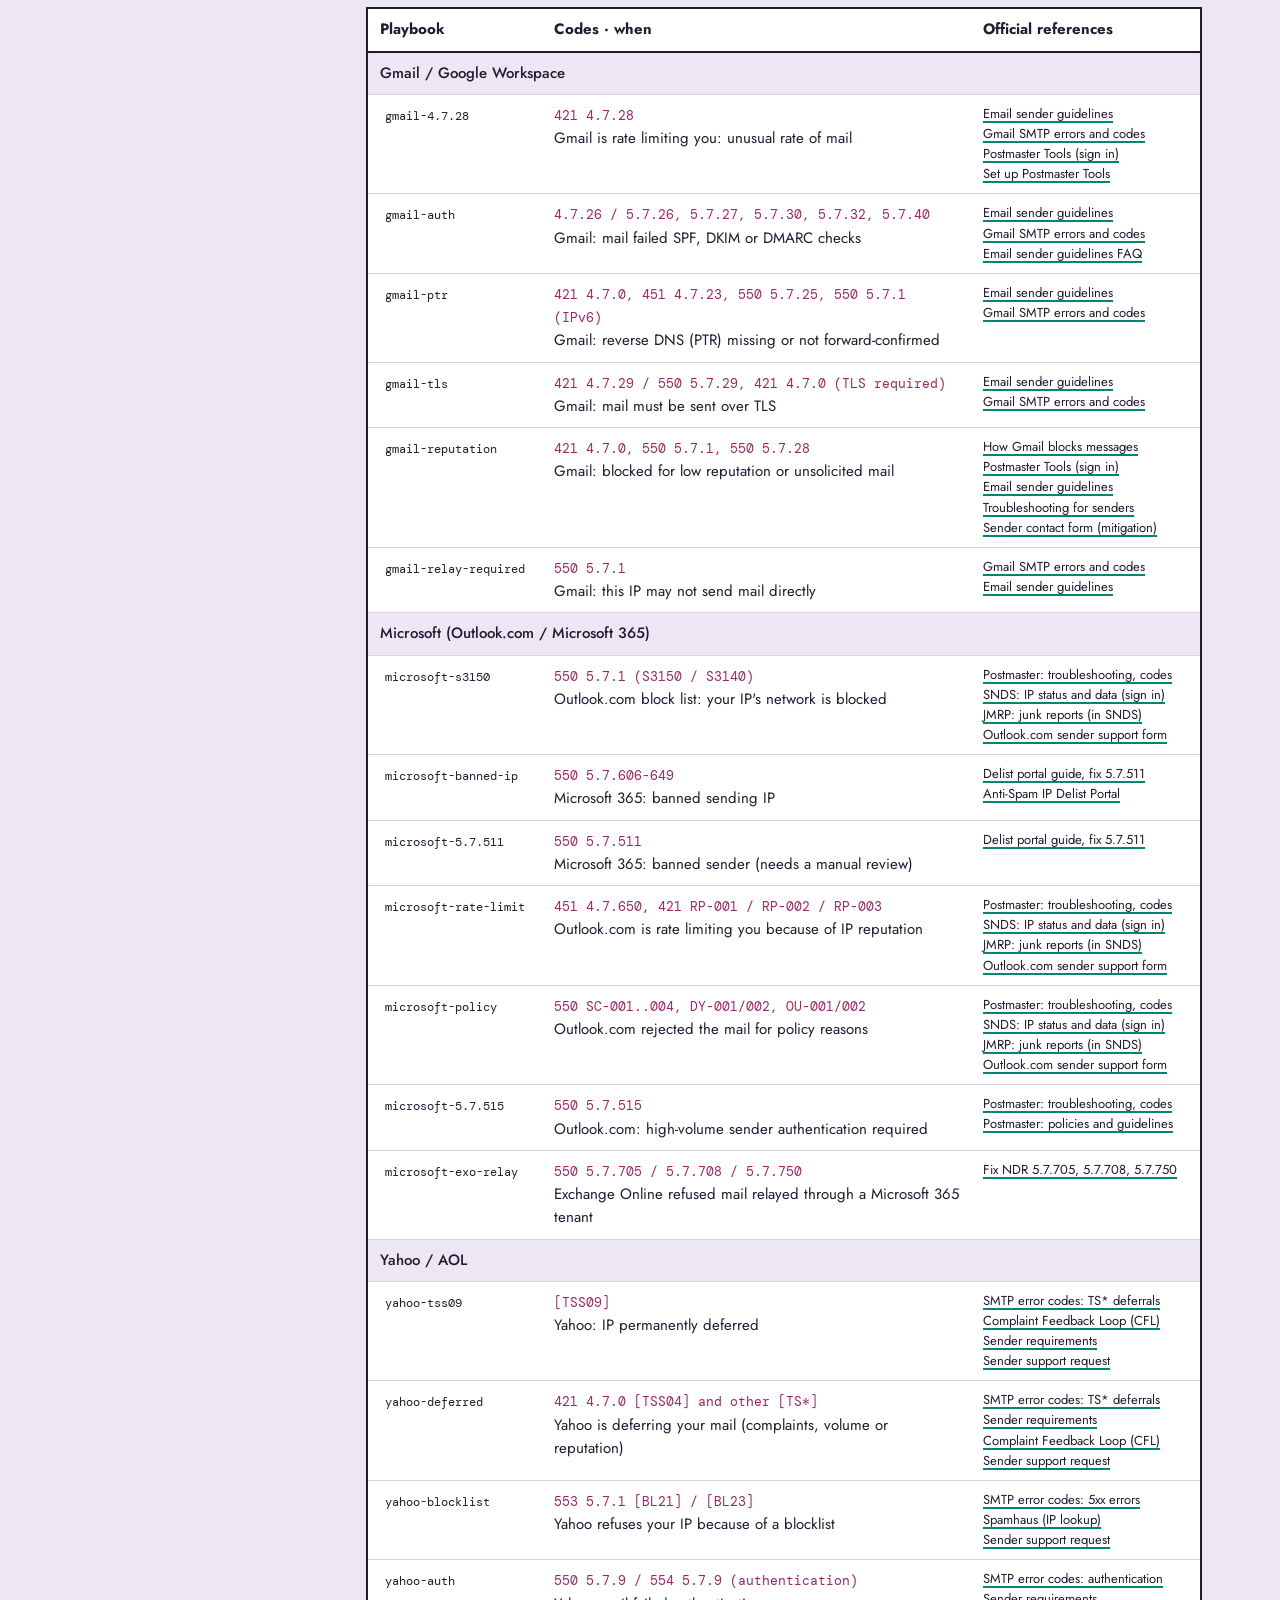
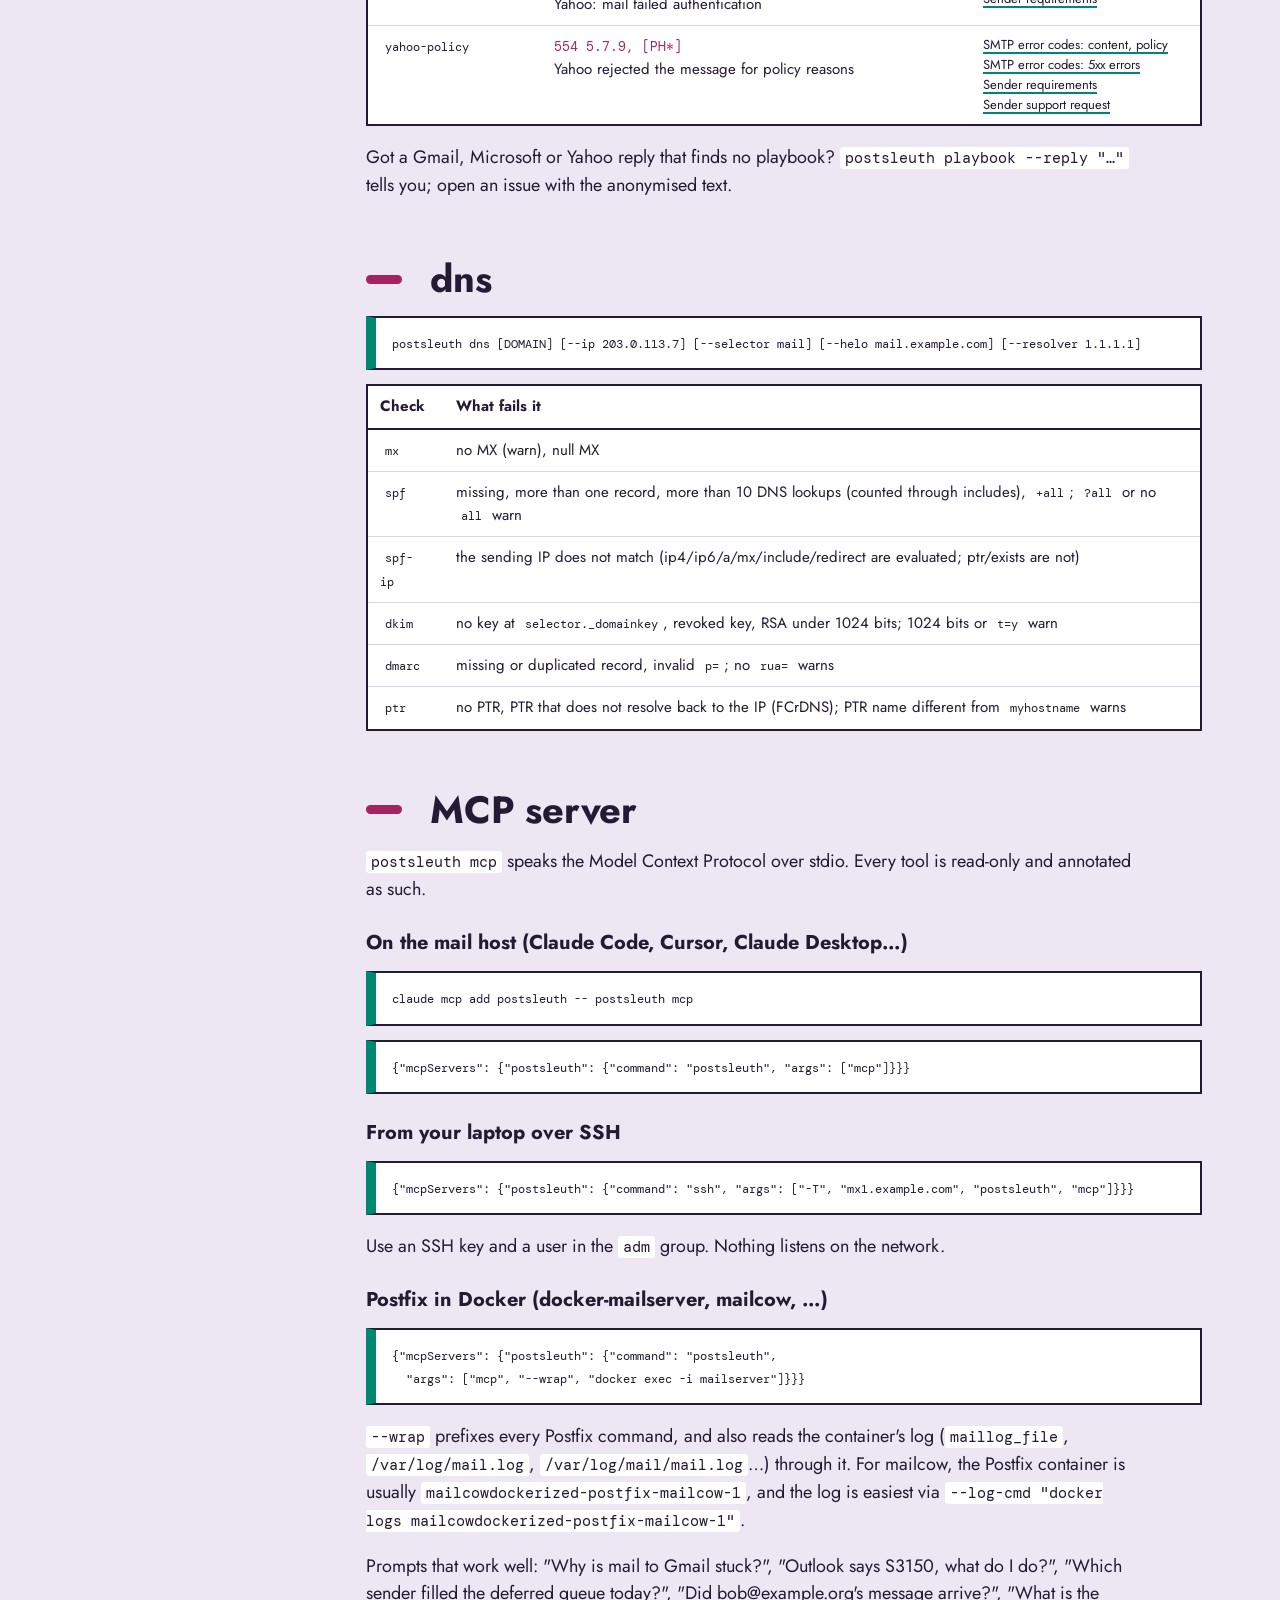
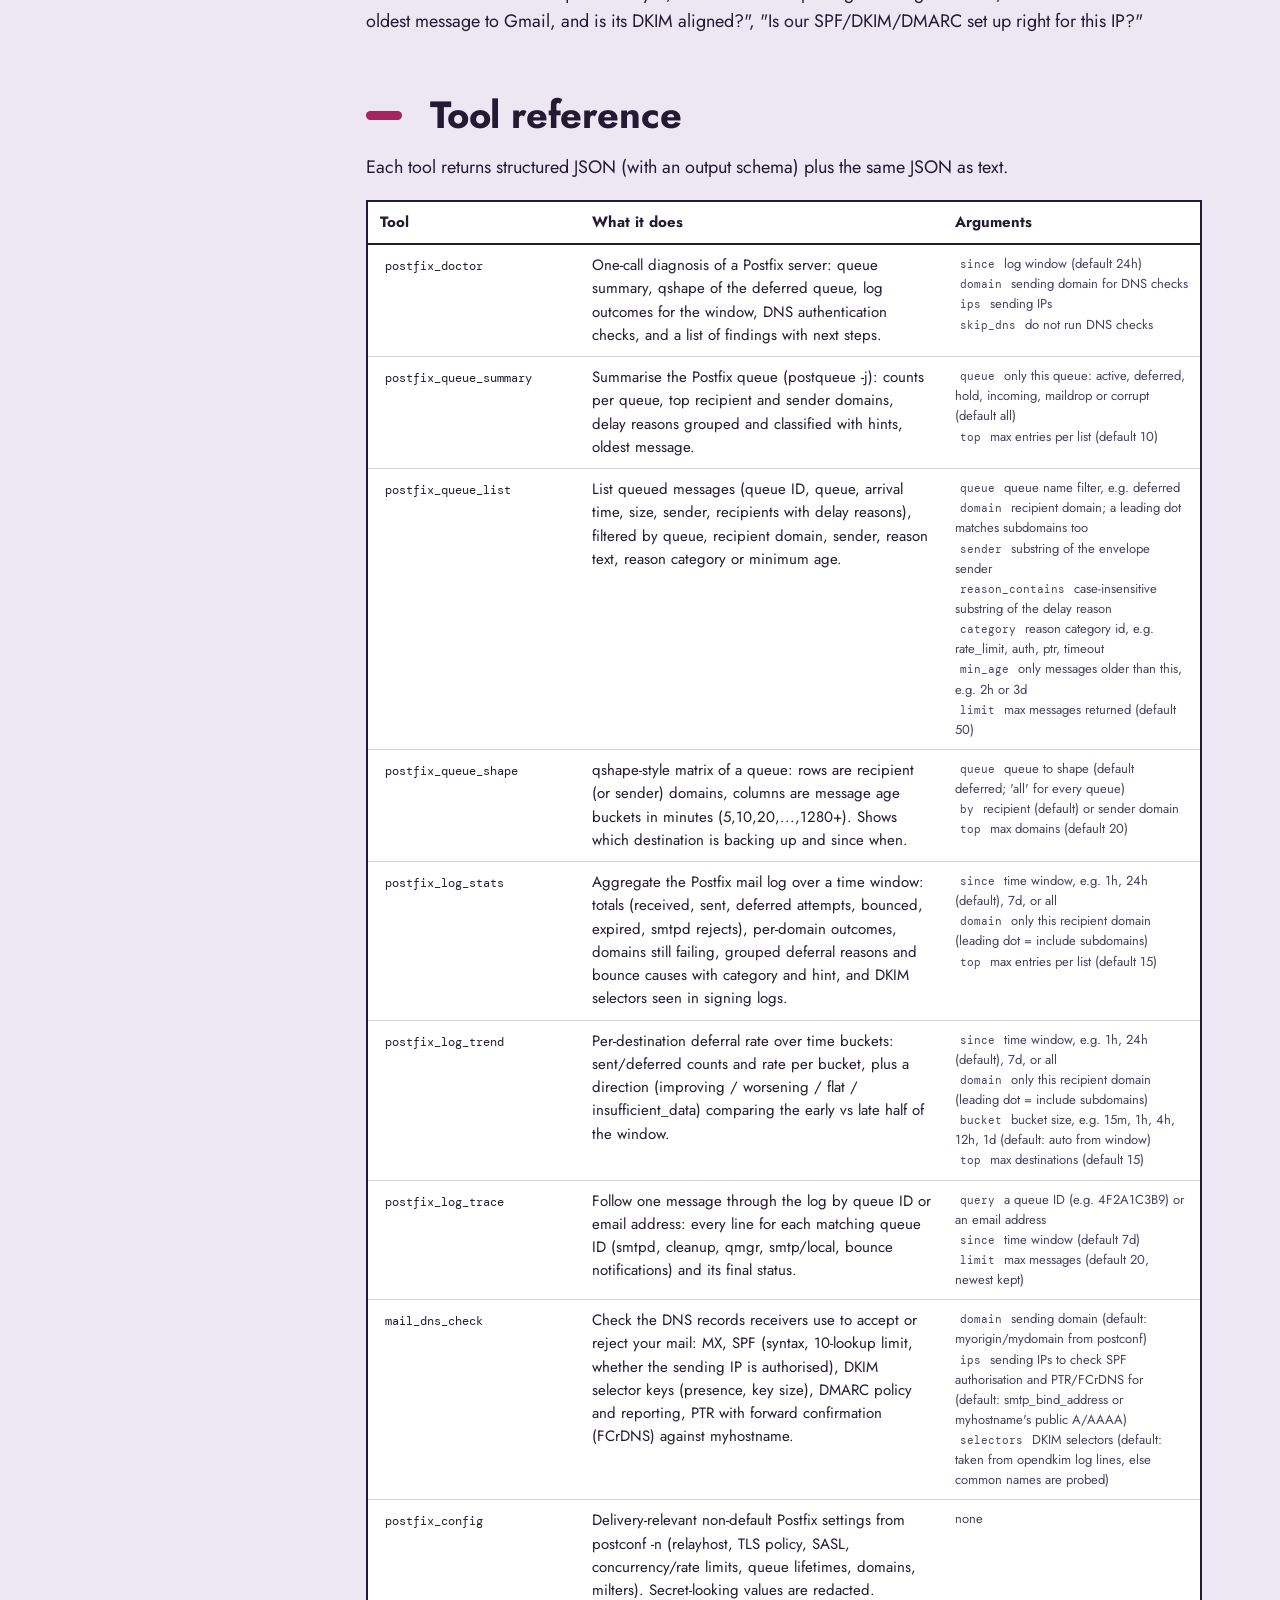
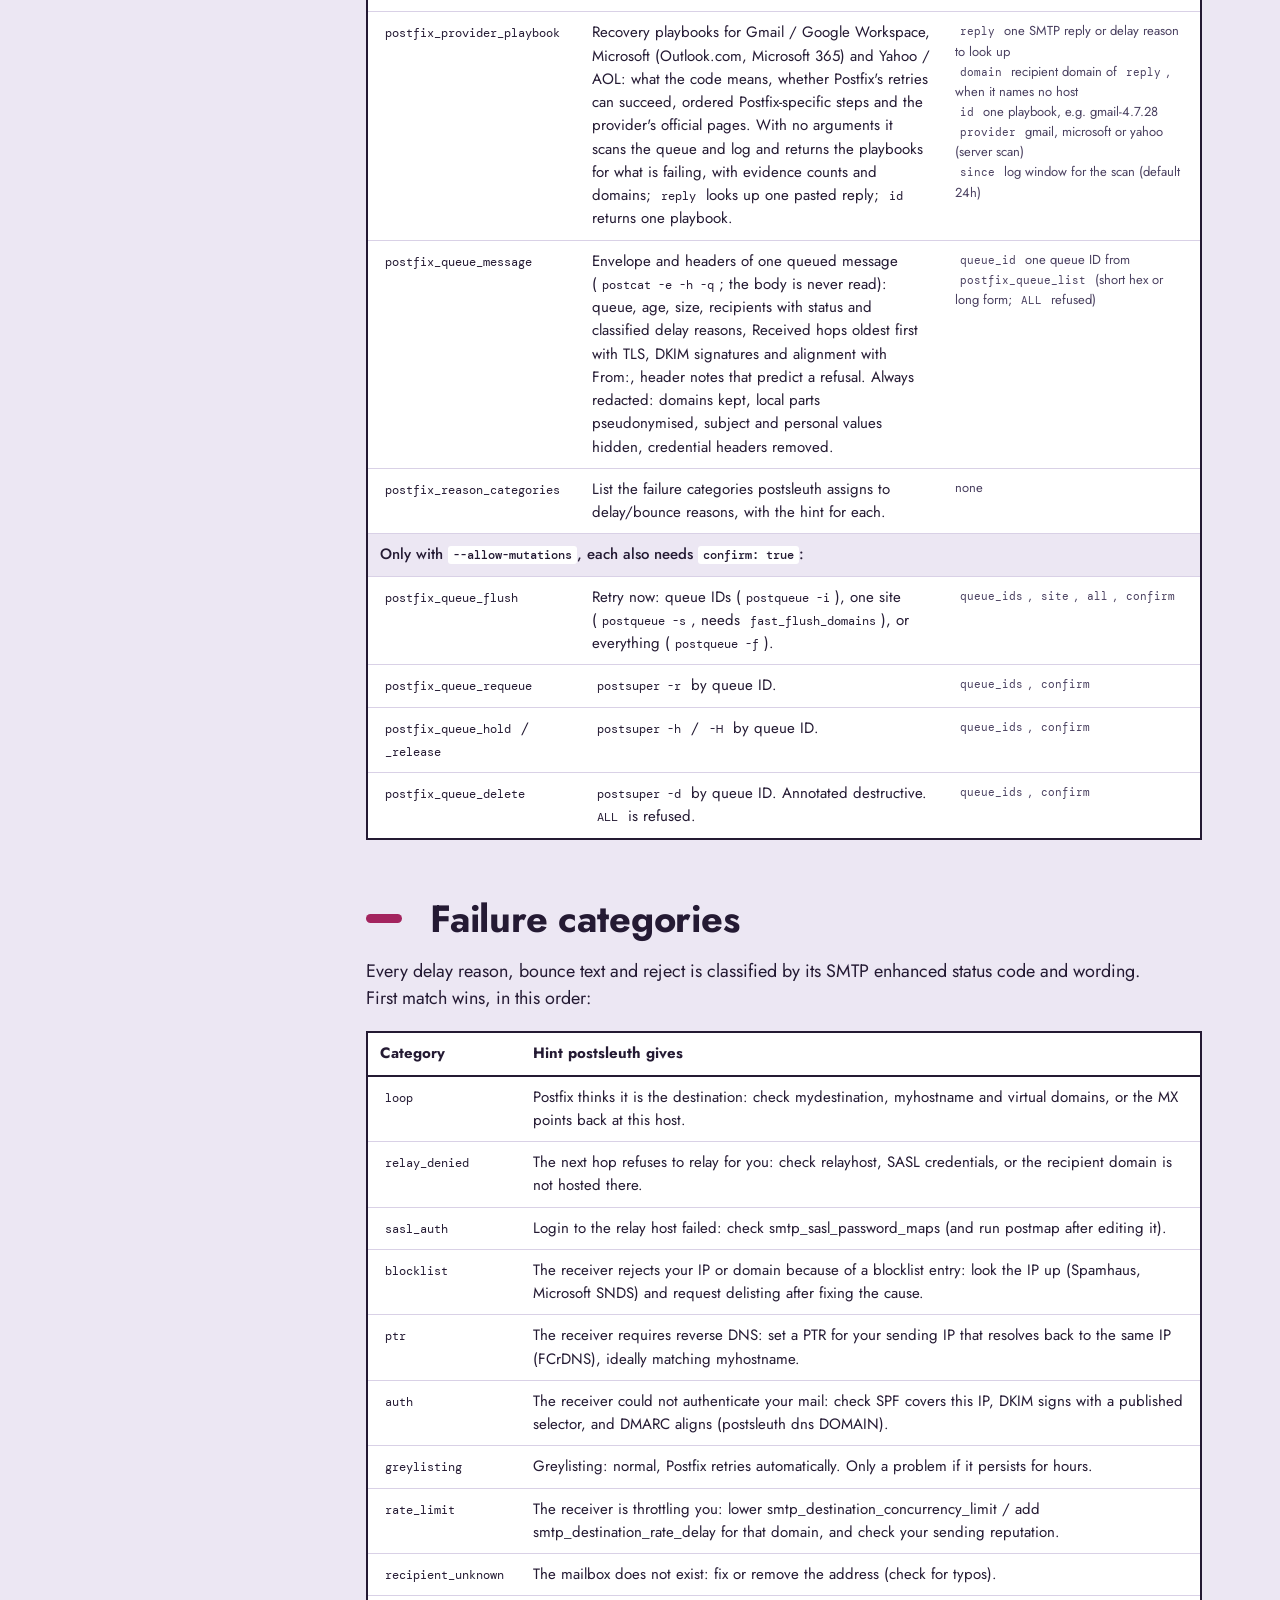
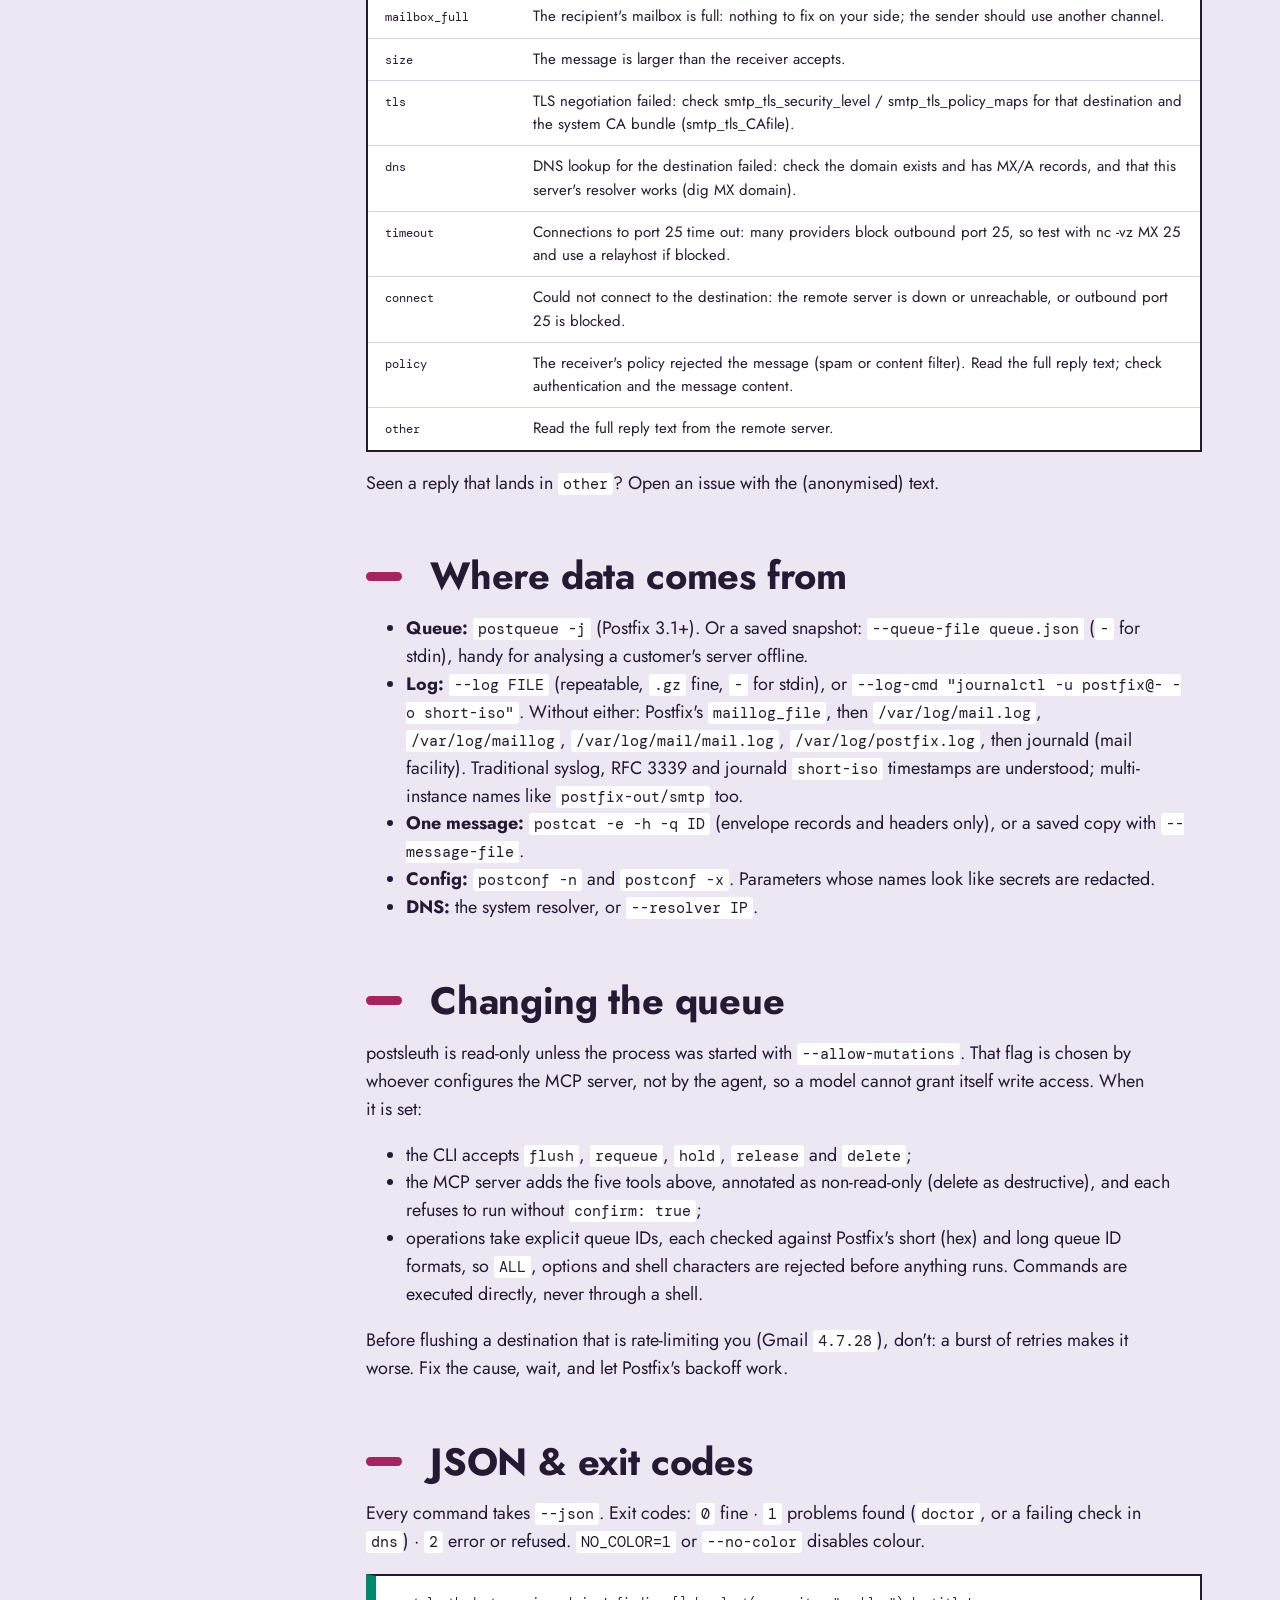
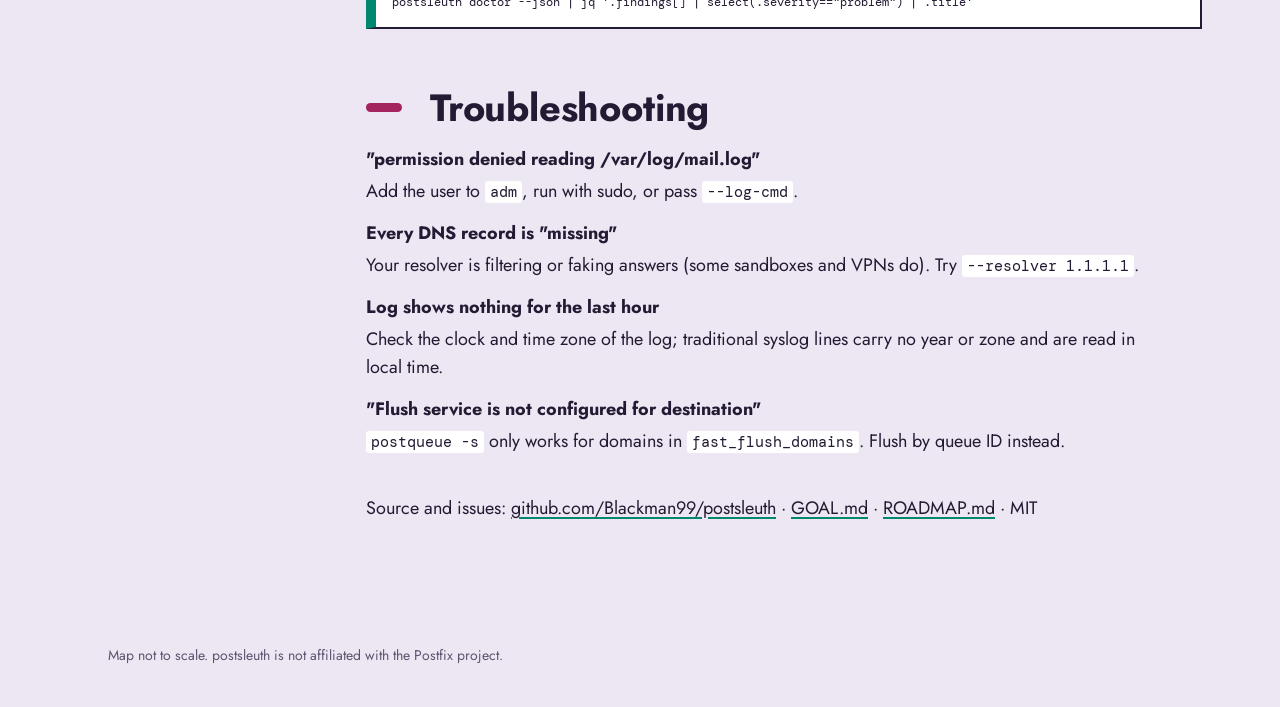
==== commit 9b7dcacc: "message: docs, landing section, demo GIF; clearer HEADERS line and postcat-missing hint" ====
--- a/site/docs/index.html
+++ b/site/docs/index.html
@@ -1,7 +1,7 @@
 <!doctype html>
 <html lang="en"><head><meta charset="utf-8"><meta name="viewport" content="width=device-width, initial-scale=1">
 <title>postsleuth docs: Postfix queue, log and DNS diagnosis (CLI + MCP)</title>
-<meta name="description" content="postsleuth documentation: install, doctor, queue, qshape, mail log, trace, trend, Gmail / Microsoft / Yahoo recovery playbooks, SPF/DKIM/DMARC/PTR checks, MCP server setup, failure categories, safety model.">
+<meta name="description" content="postsleuth documentation: install, doctor, queue, qshape, one queued message (redacted headers), mail log, trace, trend, Gmail / Microsoft / Yahoo recovery playbooks, SPF/DKIM/DMARC/PTR checks, MCP server setup, failure categories, safety model.">
 <link rel="canonical" href="https://blackman99.github.io/postsleuth/docs/">
 <link rel="icon" href="https://blackman99.github.io/postsleuth/favicon.svg" type="image/svg+xml">
 <meta property="og:type" content="website"><meta property="og:site_name" content="postsleuth">
@@ -20,7 +20,7 @@
 <div class="docs">
 <nav class="route" aria-label="Contents"><ol>
 <li><a href="#install">Install</a></li><li><a href="#quick">Quick start</a></li><li><a href="#doctor">doctor</a></li><li><a href="#queue">queue &amp; shape</a></li>
-<li><a href="#log">log &amp; trace</a></li><li><a href="#trend">trend</a></li><li><a href="#playbook">playbook</a></li><li><a href="#dns">dns</a></li><li><a href="#mcp">MCP server</a></li><li><a href="#tools">Tool reference</a></li>
+<li><a href="#message">message</a></li><li><a href="#log">log &amp; trace</a></li><li><a href="#trend">trend</a></li><li><a href="#playbook">playbook</a></li><li><a href="#dns">dns</a></li><li><a href="#mcp">MCP server</a></li><li><a href="#tools">Tool reference</a></li>
 <li><a href="#categories">Failure categories</a></li><li><a href="#sources">Where data comes from</a></li><li><a href="#safety">Changing the queue</a></li><li><a href="#scripts">JSON &amp; exit codes</a></li><li><a href="#faq">Troubleshooting</a></li>
 </ol></nav>
 <main id="content" class="doc">
@@ -29,12 +29,13 @@
 
 <h2 id="install">Install</h2>
 <pre><code>go install github.com/Blackman99/postsleuth/cmd/postsleuth@latest</code></pre>
-<p>Or download a static binary (linux, darwin, windows; amd64 and arm64) from <a href="https://github.com/Blackman99/postsleuth/releases/latest">GitHub Releases</a>, unpack it, and put <code>postsleuth</code> on your <code>PATH</code>. It has no runtime dependencies. On the mail host it calls the Postfix tools that are already there: <code>postqueue</code>, <code>postconf</code> and, only when you allow it, <code>postsuper</code>.</p>
+<p>Or download a static binary (linux, darwin, windows; amd64 and arm64) from <a href="https://github.com/Blackman99/postsleuth/releases/latest">GitHub Releases</a>, unpack it, and put <code>postsleuth</code> on your <code>PATH</code>. It has no runtime dependencies. On the mail host it calls the Postfix tools that are already there: <code>postqueue</code>, <code>postconf</code>, <code>postcat</code> and, only when you allow it, <code>postsuper</code>.</p>
 
 <h2 id="quick">Quick start</h2>
 <pre><code>postsleuth doctor                 # everything, with next steps
 postsleuth queue                  # what is stuck and why
 postsleuth shape                  # which destination, since when
+postsleuth message F543B5DFCE     # one queued message: route, DKIM, headers (redacted)
 postsleuth log --since 24h        # what happened
 postsleuth trend --domain gmail.com # deferral rate over time
 postsleuth playbook               # Gmail / Microsoft / Yahoo recovery steps
@@ -54,6 +55,19 @@
 postsleuth shape [deferred|active|hold|incoming|all] [--by sender] [--top 20]</code></pre>
 <p>The summary groups recipients by normalised delay reason (addresses, IPs and tracking IDs are stripped so identical failures group together), classifies each group, and lists the domains it affects. <code>--domain</code> with a leading dot also matches subdomains.</p>
 <p><code>shape</code> is the <a href="https://www.postfix.org/QSHAPE_README.html">qshape</a> view: rows are domains, columns are message age in minutes (5, 10, 20, … 1280, 1280+), each message counted once per domain. A row that fills the left columns is a fresh problem; one that fills the right is old. <code>--by sender</code> is how you find the compromised account behind a spam run.</p>
+
+<h2 id="message">message</h2>
+<pre><code>postsleuth message QUEUE_ID [--json] [--unredacted] [--message-file postcat.txt]</code></pre>
+<p>The queue tells you a message is stuck; <code>message</code> tells you what the stuck message <em>is</em>. It runs <code>postcat -e -h -q QUEUE_ID</code> (envelope and headers; the body is never requested, and body lines in a saved file are dropped unread) and joins it with the message's <code>postqueue -j</code> entry:</p>
+<ul>
+<li><strong>Where and since when:</strong> the queue it sits in (deferred, hold, active…), arrival time and age, size.</li>
+<li><strong>Who it is waiting for:</strong> every envelope recipient with its status (pending, delivered, cancelled), the full delay reason, its category and hint, and the provider playbook when Gmail, Microsoft or Yahoo is the one refusing it.</li>
+<li><strong>Route:</strong> the <code>Received:</code> hops oldest first, with protocol, TLS version, queue IDs and the time spent between hops. Local submissions (sendmail/pickup) are named as such.</li>
+<li><strong>Authentication:</strong> the From: domain, each DKIM signature's <code>d=</code> and <code>s=</code>, and whether it aligns with From: (organisational domain, so <code>news.example.co.uk</code> aligns with <code>example.co.uk</code>), which is what DMARC checks.</li>
+<li><strong>Notes</strong> that predict a refusal: several From: headers, no Message-ID or Date, no DKIM signature or a non-aligned one, bulk mail without <code>List-Unsubscribe</code> or without RFC 8058 one-click (which Gmail and Yahoo require from bulk senders), a message on hold.</li>
+</ul>
+<p><strong>Redacted by default.</strong> Domains stay (they are what you diagnose); local parts become stable pseudonyms, so <code>[user-2]@gmail.com</code> is the same person everywhere in the report. Display names, the subject (only its length is shown), Message-ID local parts, References and unknown <code>X-</code> headers are hidden; authenticated submission hops lose the client's IP and login; DKIM signatures keep their tags but lose <code>b=</code> and <code>bh=</code>. Headers that look like credentials (<code>Authorization</code>, <code>Cookie</code>, <code>X-Api-Key</code>, anything named token, secret, password or session) are removed. <code>--unredacted</code> shows addresses and the subject as stored, on the CLI only: credentials stay removed and the body is still never read. The MCP tool has no way to turn redaction off.</p>
+<p>Queue IDs are checked against Postfix's two formats before anything runs: short (hex, <code>F543B5DFCE</code>) and long (<code>4bNqJx2rG9z1Hk</code>, with <code>enable_long_queue_ids</code>). <code>ALL</code>, options and anything else are refused. An ID that is no longer queued points you to <code>postsleuth trace ID</code>. <code>--message-file</code> reads a saved <code>postcat -e -h -q</code> output (<code>-</code> for stdin) for offline analysis.</p>
 
 <h2 id="log">log &amp; trace</h2>
 <pre><code>postsleuth log [--since 1h|24h|7d|all] [--domain gmail.com] [--top 15]
@@ -137,7 +151,7 @@
 <pre><code>{"mcpServers": {"postsleuth": {"command": "postsleuth",
   "args": ["mcp", "--wrap", "docker exec -i mailserver"]}}}</code></pre>
 <p><code>--wrap</code> prefixes every Postfix command, and also reads the container's log (<code>maillog_file</code>, <code>/var/log/mail.log</code>, <code>/var/log/mail/mail.log</code>…) through it. For mailcow, the Postfix container is usually <code>mailcowdockerized-postfix-mailcow-1</code>, and the log is easiest via <code>--log-cmd "docker logs mailcowdockerized-postfix-mailcow-1"</code>.</p>
-<p>Prompts that work well: "Why is mail to Gmail stuck?", "Outlook says S3150, what do I do?", "Which sender filled the deferred queue today?", "Did bob@example.org's message arrive?", "Is our SPF/DKIM/DMARC set up right for this IP?"</p>
+<p>Prompts that work well: "Why is mail to Gmail stuck?", "Outlook says S3150, what do I do?", "Which sender filled the deferred queue today?", "Did bob@example.org's message arrive?", "What is the oldest message to Gmail, and is its DKIM aligned?", "Is our SPF/DKIM/DMARC set up right for this IP?"</p>
 
 <h2 id="tools">Tool reference</h2>
 <p>Each tool returns structured JSON (with an output schema) plus the same JSON as text.</p>
@@ -152,6 +166,7 @@
 <tr><td><code>mail_dns_check</code></td><td>Check the DNS records receivers use to accept or reject your mail: MX, SPF (syntax, 10-lookup limit, whether the sending IP is authorised), DKIM selector keys (presence, key size), DMARC policy and reporting, PTR with forward confirmation (FCrDNS) against myhostname.</td><td class='args'><code>domain</code> sending domain (default: myorigin/mydomain from postconf)<br><code>ips</code> sending IPs to check SPF authorisation and PTR/FCrDNS for (default: smtp_bind_address or myhostname&#x27;s public A/AAAA)<br><code>selectors</code> DKIM selectors (default: taken from opendkim log lines, else common names are probed)</td></tr>
 <tr><td><code>postfix_config</code></td><td>Delivery-relevant non-default Postfix settings from postconf -n (relayhost, TLS policy, SASL, concurrency/rate limits, queue lifetimes, domains, milters). Secret-looking values are redacted.</td><td class='args'>none</td></tr>
 <tr><td><code>postfix_provider_playbook</code></td><td>Recovery playbooks for Gmail / Google Workspace, Microsoft (Outlook.com, Microsoft 365) and Yahoo / AOL: what the code means, whether Postfix's retries can succeed, ordered Postfix-specific steps and the provider's official pages. With no arguments it scans the queue and log and returns the playbooks for what is failing, with evidence counts and domains; <code>reply</code> looks up one pasted reply; <code>id</code> returns one playbook.</td><td class='args'><code>reply</code> one SMTP reply or delay reason to look up<br><code>domain</code> recipient domain of <code>reply</code>, when it names no host<br><code>id</code> one playbook, e.g. gmail-4.7.28<br><code>provider</code> gmail, microsoft or yahoo (server scan)<br><code>since</code> log window for the scan (default 24h)</td></tr>
+<tr><td><code>postfix_queue_message</code></td><td>Envelope and headers of one queued message (<code>postcat -e -h -q</code>; the body is never read): queue, age, size, recipients with status and classified delay reasons, Received hops oldest first with TLS, DKIM signatures and alignment with From:, header notes that predict a refusal. Always redacted: domains kept, local parts pseudonymised, subject and personal values hidden, credential headers removed.</td><td class='args'><code>queue_id</code> one queue ID from <code>postfix_queue_list</code> (short hex or long form; <code>ALL</code> refused)</td></tr>
 <tr><td><code>postfix_reason_categories</code></td><td>List the failure categories postsleuth assigns to delay/bounce reasons, with the hint for each.</td><td class='args'>none</td></tr>
 <tr><td colspan="3" class="sep">Only with <code>--allow-mutations</code>, each also needs <code>confirm: true</code>:</td></tr>
 <tr><td><code>postfix_queue_flush</code></td><td>Retry now: queue IDs (<code>postqueue -i</code>), one site (<code>postqueue -s</code>, needs <code>fast_flush_domains</code>), or everything (<code>postqueue -f</code>).</td><td class="args"><code>queue_ids</code>, <code>site</code>, <code>all</code>, <code>confirm</code></td></tr>
@@ -187,6 +202,7 @@
 <ul>
 <li><strong>Queue:</strong> <code>postqueue -j</code> (Postfix 3.1+). Or a saved snapshot: <code>--queue-file queue.json</code> (<code>-</code> for stdin), handy for analysing a customer's server offline.</li>
 <li><strong>Log:</strong> <code>--log FILE</code> (repeatable, <code>.gz</code> fine, <code>-</code> for stdin), or <code>--log-cmd "journalctl -u postfix@- -o short-iso"</code>. Without either: Postfix's <code>maillog_file</code>, then <code>/var/log/mail.log</code>, <code>/var/log/maillog</code>, <code>/var/log/mail/mail.log</code>, <code>/var/log/postfix.log</code>, then journald (mail facility). Traditional syslog, RFC 3339 and journald <code>short-iso</code> timestamps are understood; multi-instance names like <code>postfix-out/smtp</code> too.</li>
+<li><strong>One message:</strong> <code>postcat -e -h -q ID</code> (envelope records and headers only), or a saved copy with <code>--message-file</code>.</li>
 <li><strong>Config:</strong> <code>postconf -n</code> and <code>postconf -x</code>. Parameters whose names look like secrets are redacted.</li>
 <li><strong>DNS:</strong> the system resolver, or <code>--resolver IP</code>.</li>
 </ul>
@@ -196,7 +212,7 @@
 <ul>
 <li>the CLI accepts <code>flush</code>, <code>requeue</code>, <code>hold</code>, <code>release</code> and <code>delete</code>;</li>
 <li>the MCP server adds the five tools above, annotated as non-read-only (delete as destructive), and each refuses to run without <code>confirm: true</code>;</li>
-<li>operations take explicit queue IDs (validated; <code>ALL</code> and anything starting with <code>-</code> is rejected). Commands are executed directly, never through a shell.</li>
+<li>operations take explicit queue IDs, each checked against Postfix's short (hex) and long queue ID formats, so <code>ALL</code>, options and shell characters are rejected before anything runs. Commands are executed directly, never through a shell.</li>
 </ul>
 <p>Before flushing a destination that is rate-limiting you (Gmail <code>4.7.28</code>), don't: a burst of retries makes it worse. Fix the cause, wait, and let Postfix's backoff work.</p>
 
--- a/site/style.css
+++ b/site/style.css
@@ -111,15 +111,42 @@
 .strip-svg{display:block;width:100%;height:40px;overflow:visible}
 .sl{stroke-width:10;stroke-linecap:round;fill:none}
 .strain{fill:var(--ink);stroke:#fff;stroke-width:2;opacity:0}
-.stops{list-style:none;margin:-30px 0 0;padding:0;display:grid;grid-template-columns:repeat(7,minmax(0,1fr))}
+.stops{list-style:none;margin:-30px 0 0;padding:0;display:grid;grid-template-columns:repeat(8,minmax(0,1fr))}
 .stops li{padding:0 14px 0 0;text-align:left}
 .stops .dot{display:block;width:22px;height:22px;border-radius:50%;background:#fff;border:4px solid var(--ink);margin:0 0 14px 4px;transition:background .25s,transform .25s}
 .stops li.lit .dot{background:var(--jade);transform:scale(1.15)}
 .stops b{display:block;font-size:22px;font-weight:700}
 .stops code{display:block;margin:2px 0 8px;color:var(--jade);font-weight:500}
 .stops p{margin:0;font-size:16px;line-height:1.45}
-.stops.tools{grid-template-columns:repeat(10,minmax(0,1fr))}
-.stops.tools li{height:150px}
+.stops.tools{grid-template-columns:repeat(11,minmax(0,1fr))}
+/* ---------- one train: calling points + manifest ---------- */
+.sl.mul{stroke:var(--mul)}.sl.gap{stroke-dasharray:2 16}
+.stops.calls{grid-template-columns:repeat(4,minmax(0,1fr))}
+.stops.calls b{font-size:20px;overflow-wrap:anywhere}
+.stops.calls code{font-size:14px}
+.stops.calls p code.in{display:inline;margin:0;color:var(--ink);font-size:13px;background:#fff;padding:1px 5px;border-radius:3px;overflow-wrap:anywhere}
+.stops.calls li.wait .dot{border-color:var(--mul)}
+.stops.calls li.wait.lit .dot{background:var(--mul)}
+.stops.calls li.wait>code{color:var(--mul)}
+.stops.calls li.term .dot{border-color:var(--mul);border-style:dashed}
+.stops.calls li.term.lit .dot{background:#fff;transform:none}
+.stops.calls li.term>code{color:#5d5470}
+.manifest-row{margin-top:44px}
+.h3{font:700 22px/1.2 Jost,sans-serif;margin:0 0 10px}
+.manifest{background:#fff;border:2px solid var(--ink);border-left:10px solid var(--mul);padding:14px 18px 12px}
+.mf-head{display:flex;justify-content:space-between;gap:12px;flex-wrap:wrap;margin:0 0 8px;padding-bottom:8px;border-bottom:2px solid var(--ink);font:500 13px "DM Mono",monospace;color:#5d5470}
+.mf-head span:first-child{color:var(--ink);font-weight:500;letter-spacing:.04em}
+.manifest dl{display:grid;grid-template-columns:max-content minmax(0,1fr);gap:6px 18px;margin:0;font:400 14px/1.45 "DM Mono",monospace}
+.manifest dt{font-weight:500}
+.manifest dd{margin:0;color:#5d5470;overflow-wrap:anywhere;transition:color .3s}
+.manifest dd[data-raw]{color:var(--mul)}
+.manifest.raw dd[data-raw]{color:var(--ink)}
+.manifest dd.gone{justify-self:start;color:#5d5470;border:2px dashed var(--mul);border-radius:3px;padding:0 6px}
+.manifest dd.flip{animation:flip .32s cubic-bezier(.5,0,.2,1)}
+@keyframes flip{0%{transform:scaleY(1)}45%{transform:scaleY(0)}55%{transform:scaleY(0)}100%{transform:scaleY(1)}}
+.mf-note{margin:12px 0 0;padding-top:10px;border-top:1px solid var(--line);font-size:15px;line-height:1.45}
+.mf-note b{display:inline-block;width:20px;height:20px;margin-right:6px;border-radius:50%;background:var(--mul);color:#fff;font-size:13px;line-height:20px;text-align:center}
+.stops.tools li{height:180px}
 .stops.tools b{font:500 14px "DM Mono",monospace;display:inline-block;white-space:nowrap;transform:rotate(38deg);transform-origin:0 0;margin-left:14px}
 
 /* ---------- qshape matrix ---------- */
@@ -178,6 +205,10 @@
   .stops li{position:relative;padding:0 0 22px}
   .stops .dot{position:absolute;left:-34px;top:4px;margin:0}
   .stops.tools{grid-template-columns:1fr}
+  .stops.calls{grid-template-columns:1fr}
+  .stops.calls::before{background:linear-gradient(var(--jade) 0 48%,var(--mul) 48% 100%)}
+  .manifest dl{grid-template-columns:1fr;gap:0}
+  .manifest dd{margin-bottom:8px}
   .stops.tools b{writing-mode:horizontal-tb;transform:none;height:auto;margin:0}
   .two,.cfgs{grid-template-columns:1fr;gap:24px}
   .conn{grid-template-columns:1fr}
